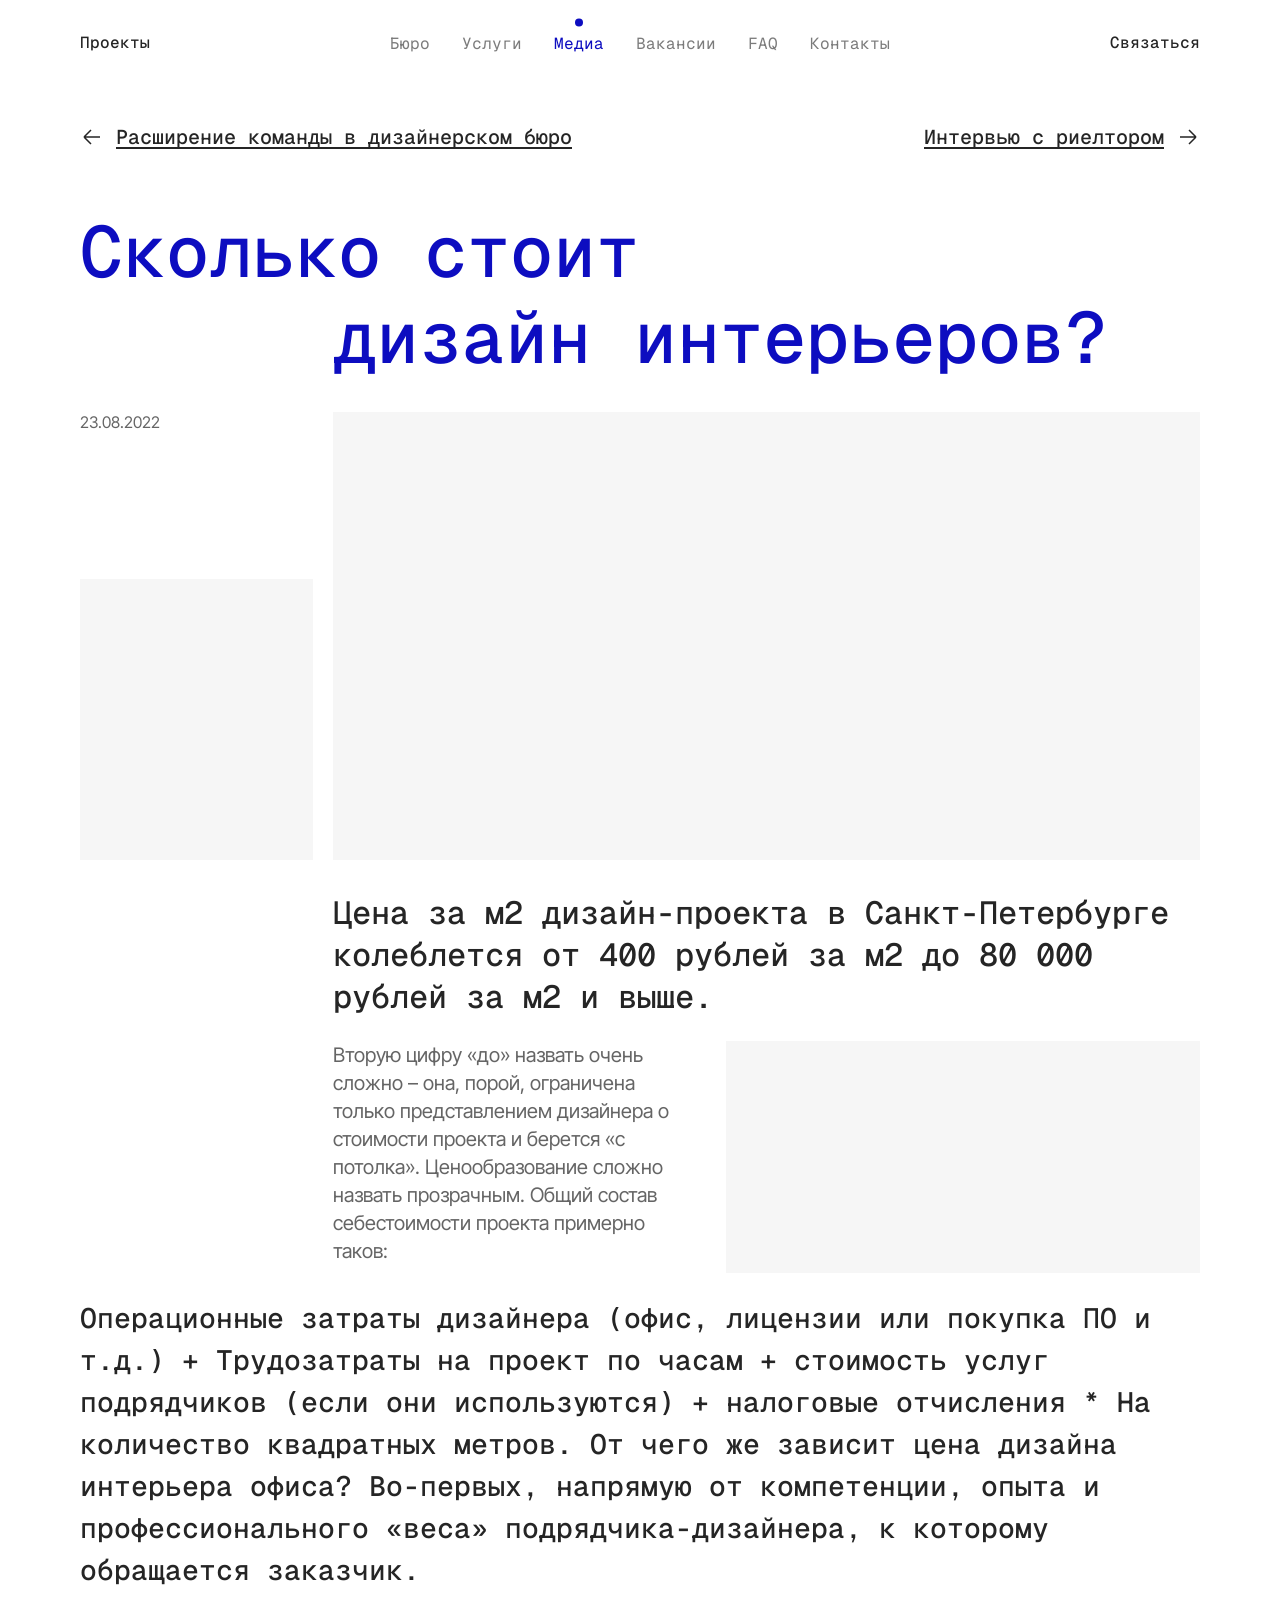
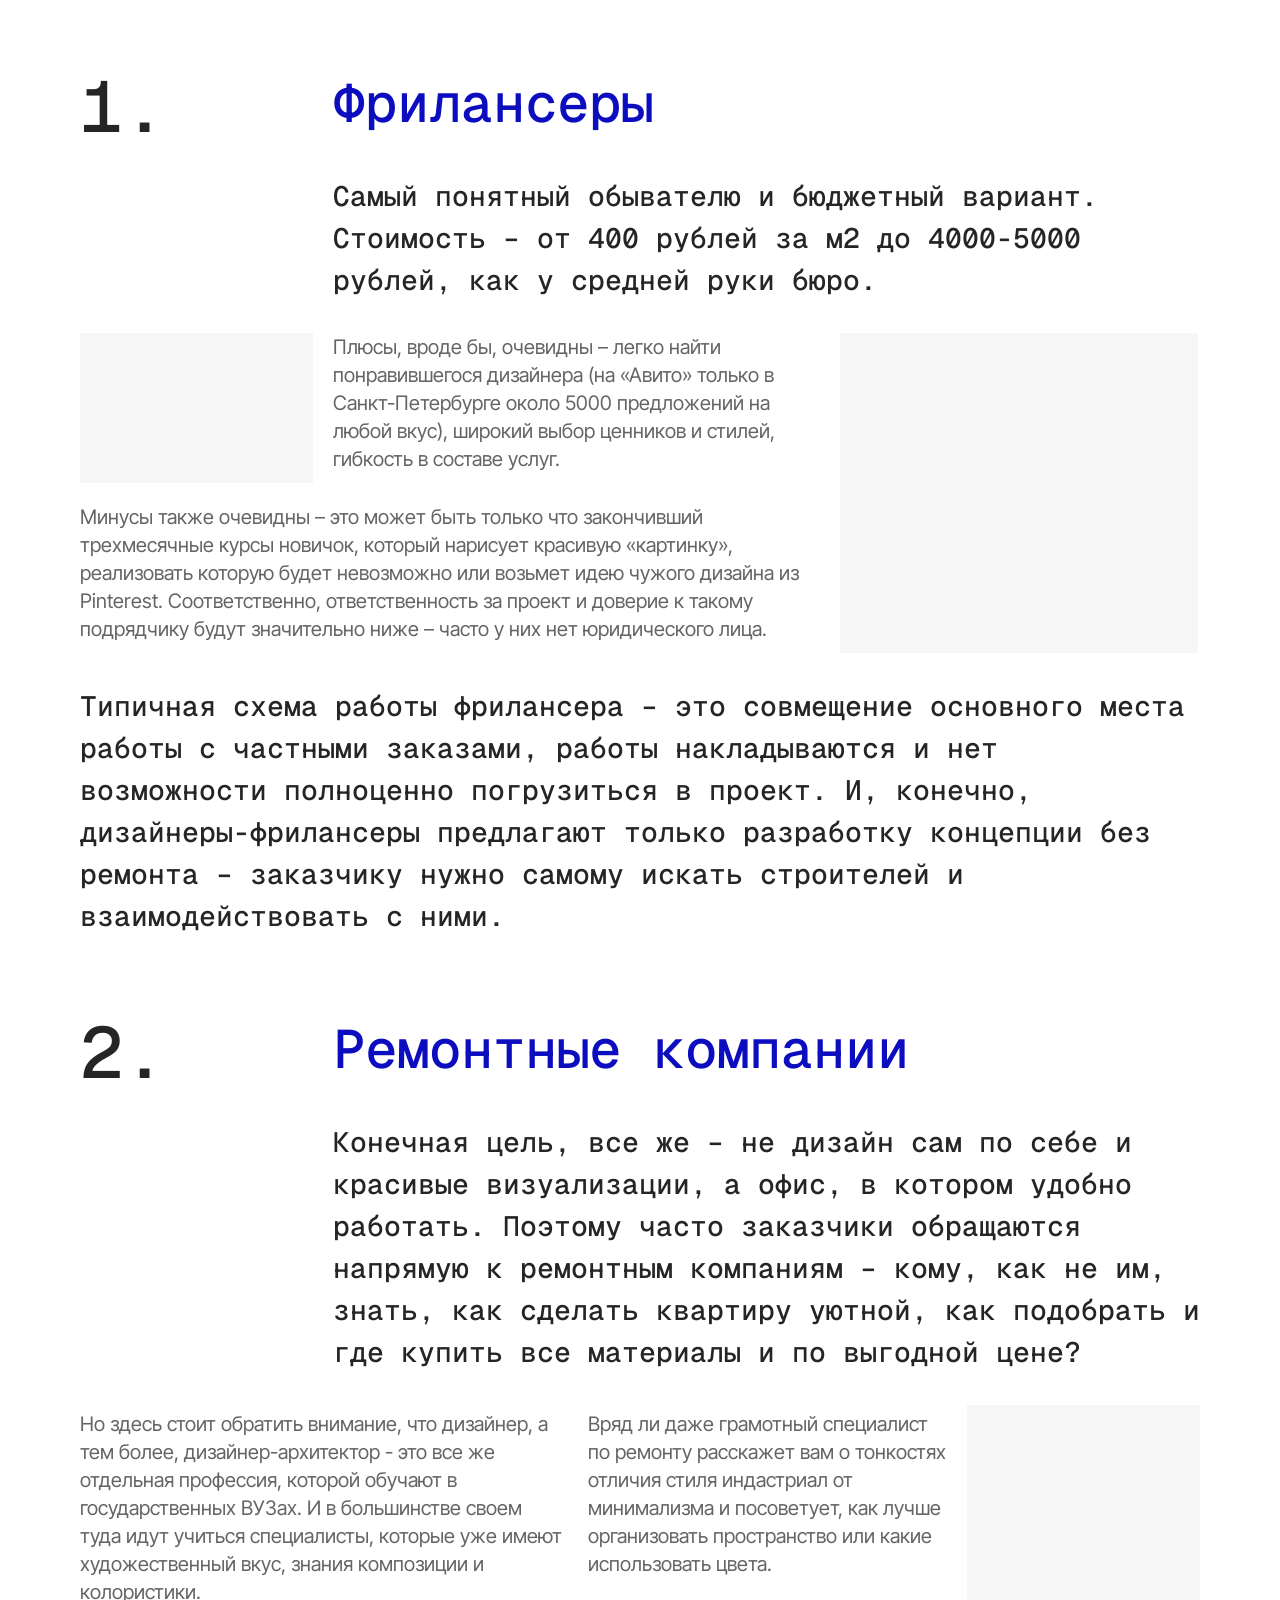
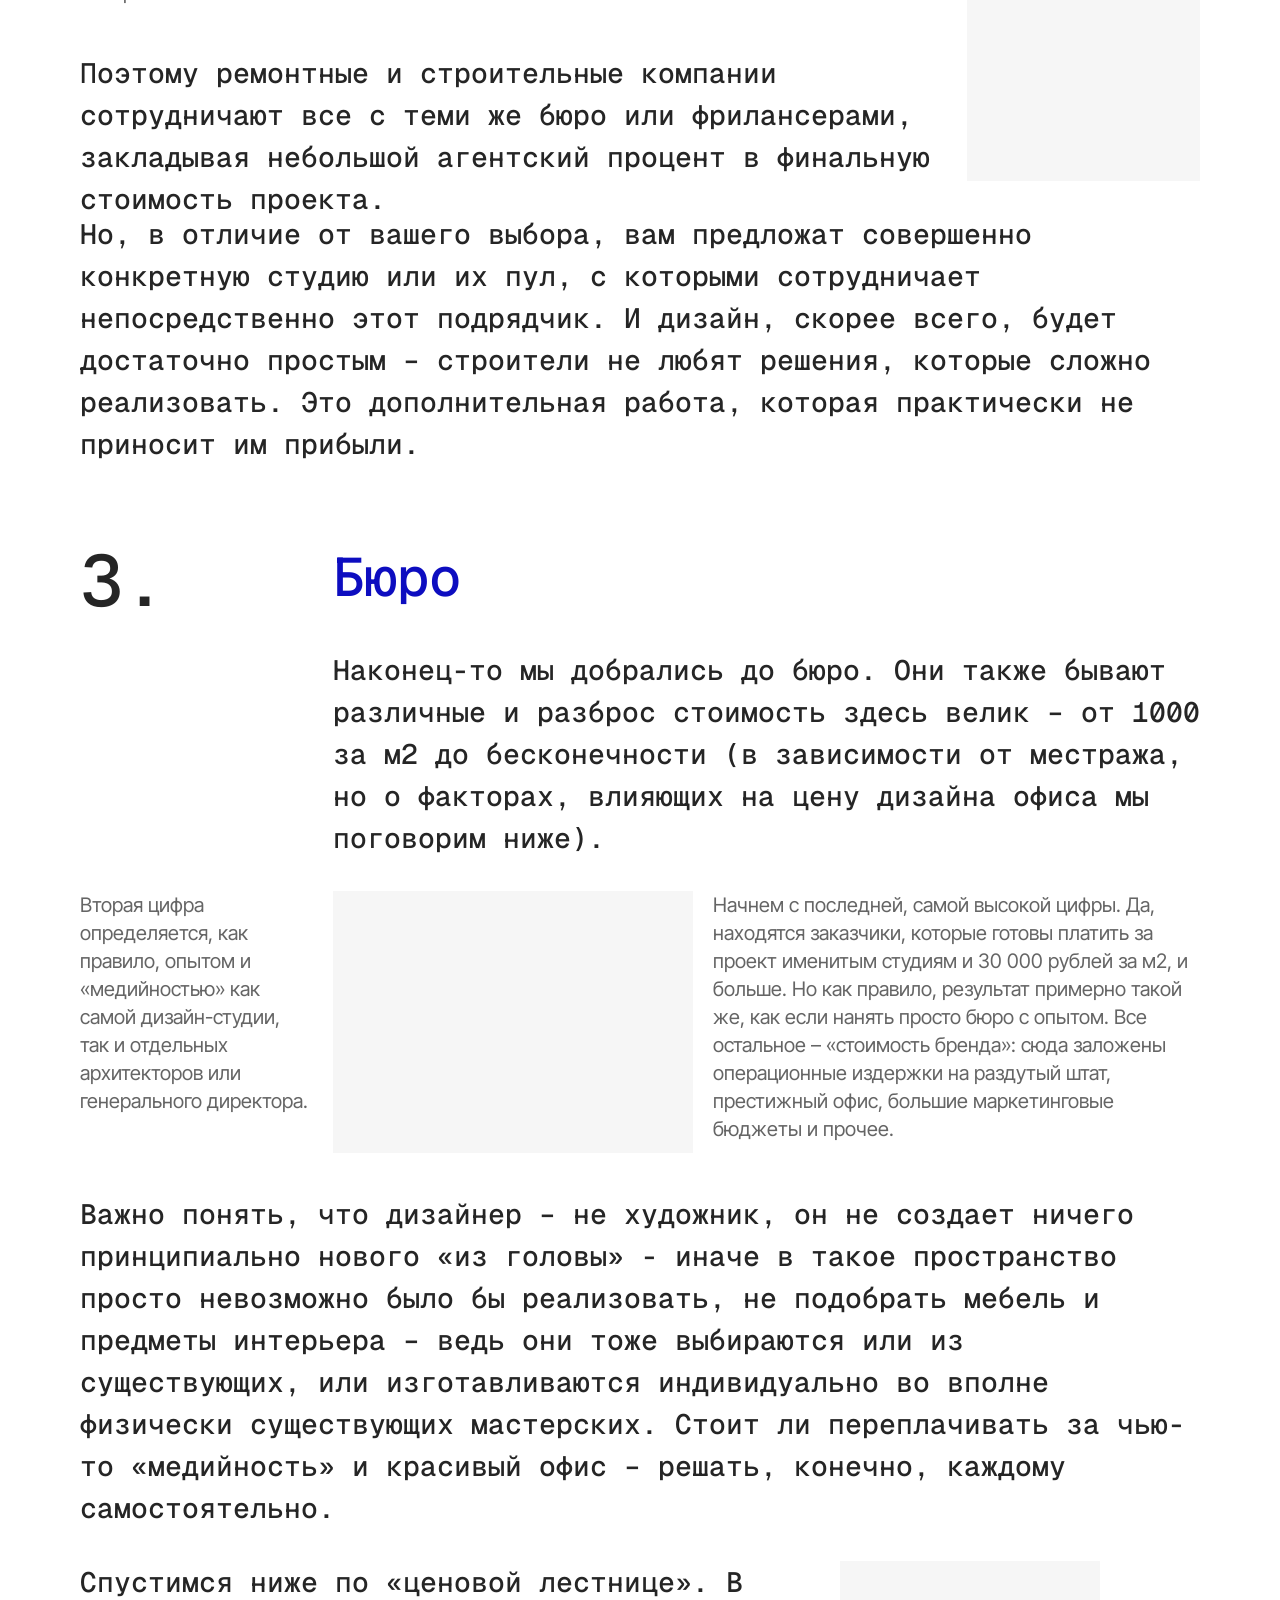
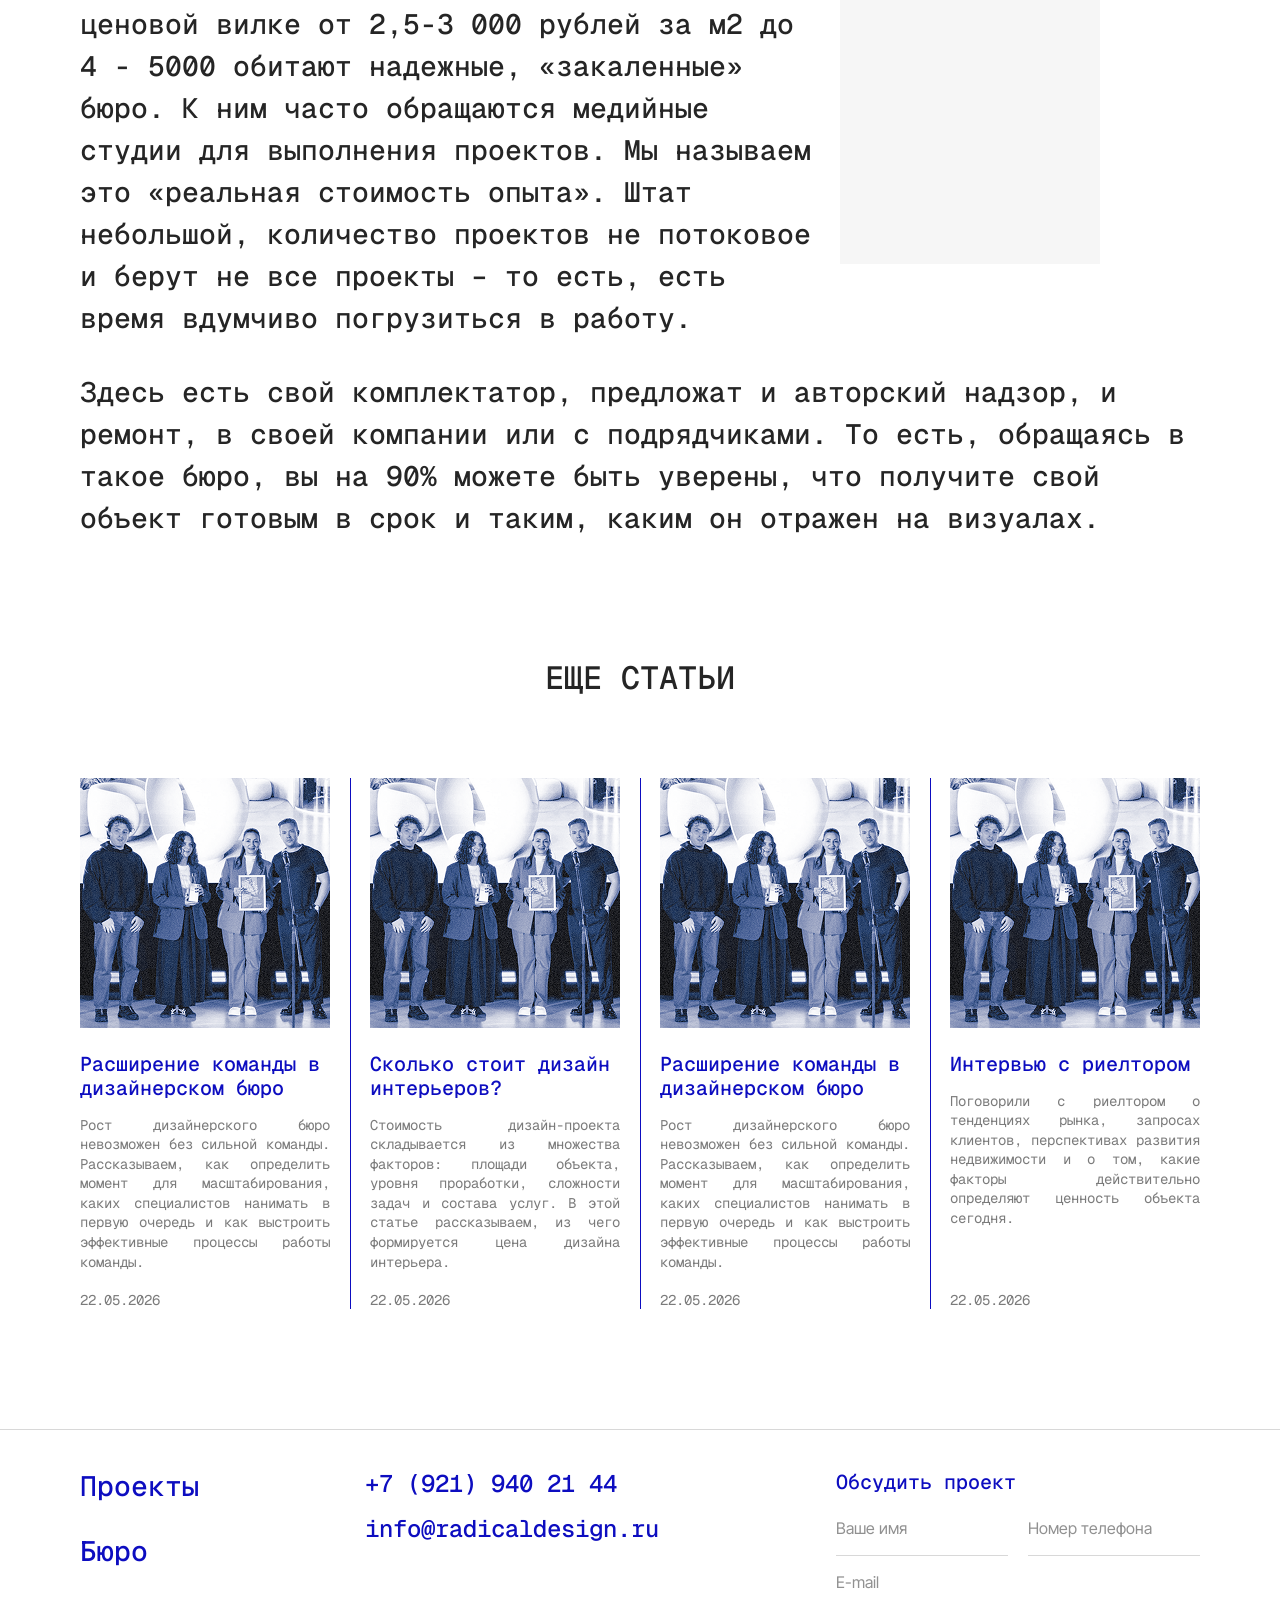
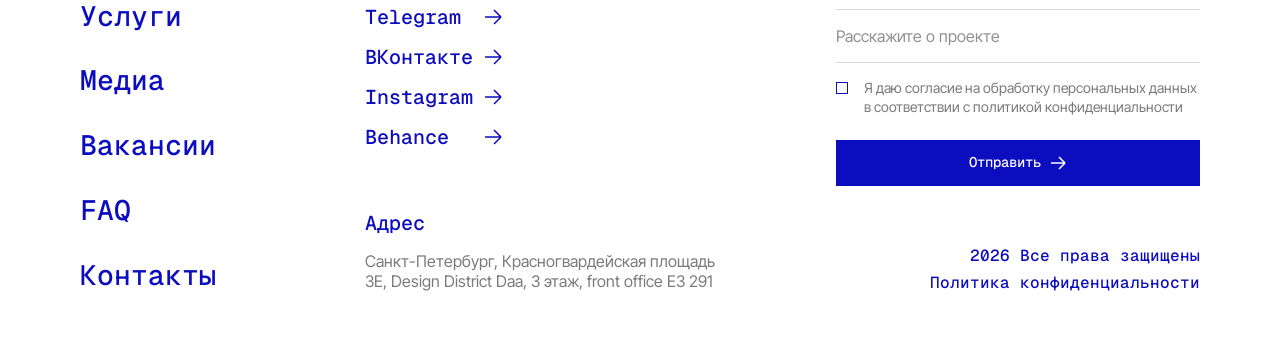
==== article.html @ 955f2366 "Portfolio mobile: overlay title 16px, description 14px .portfolio__item-title/desc ne imeli mobilnog" ====
<!DOCTYPE html>
<html lang="ru">
<head>
<meta charset="UTF-8">
<meta name="viewport" content="width=device-width, initial-scale=1.0">
<title>Сколько стоит дизайн интерьеров? — Radical Design</title>
<link rel="preconnect" href="https://fonts.googleapis.com">
<link rel="preconnect" href="https://fonts.gstatic.com" crossorigin>
<link href="https://fonts.googleapis.com/css2?family=Geist+Mono:wght@400;500&family=Inter+Tight:wght@400;500&display=swap" rel="stylesheet">
<link rel="stylesheet" href="assets/css/style.css?v=202607210320">
</head>
<body>

<div class="cursor" aria-hidden="true"></div>

<header class="header">
  <div class="container header__row">
    <a href="portfolio.html" class="header__link">
      Проекты
    </a>

    <nav class="header__nav">
      <a href="bureau.html" class="header__nav-item">Бюро</a>
      <a href="services.html" class="header__nav-item">Услуги</a>
      <a href="media.html" class="header__nav-item header__nav-item--active"><span class="dot" aria-hidden="true"></span>Медиа</a>
      <a href="vacancies.html" class="header__nav-item">Вакансии</a>
      <a href="faq.html" class="header__nav-item">FAQ</a>
      <a href="contacts.html" class="header__nav-item">Контакты</a>
    </nav>

    <a href="bureau.html#contact" class="header__link header__link--contact">Связаться</a>

    <button class="header__burger" data-burger aria-label="Меню" aria-expanded="false">
      <span></span><span></span><span></span>
    </button>
  </div>
</header>

<nav class="mobile-menu" data-mobile-menu aria-hidden="true">
  <a href="portfolio.html" class="mobile-menu__item">Проекты</a>
  <a href="bureau.html" class="mobile-menu__item">Бюро</a>
  <a href="services.html" class="mobile-menu__item">Услуги</a>
  <a href="media.html" class="mobile-menu__item mobile-menu__item--active">
    <span class="dot" aria-hidden="true"></span>
    Медиа
  </a>
  <a href="vacancies.html" class="mobile-menu__item">Вакансии</a>
  <a href="faq.html" class="mobile-menu__item">FAQ</a>
  <a href="contacts.html" class="mobile-menu__item">Контакты</a>
  <a href="bureau.html#contact" class="mobile-menu__item mobile-menu__item--accent">Связаться</a>
</nav>

<main>

  <section class="article container">

    <div class="project__pager">
      <a href="media.html" class="project__pager-link project__pager-link--prev">
        <svg class="icon" width="24" height="24" viewBox="0 0 24 24" fill="none"><path d="M20 12H4M4 12L11 5M4 12L11 19" stroke="currentColor" stroke-width="1.5"/></svg>
        Расширение команды в дизайнерском бюро
      </a>
      <a href="media.html" class="project__pager-link project__pager-link--next">
        Интервью с риелтором
        <svg class="icon" width="24" height="24" viewBox="0 0 24 24" fill="none"><path d="M4 12H20M20 12L13 5M20 12L13 19" stroke="currentColor" stroke-width="1.5"/></svg>
      </a>
    </div>

    <h1 class="article__title"><span class="article__title-line">Сколько стоит</span><span class="article__title-line article__title-line--2">дизайн интерьеров?</span></h1>

    <div class="article__meta">
      <div class="article__meta-side">
        <span class="article__date">23.08.2022</span>
        <div class="article__photo-small"></div>
      </div>
      <div class="article__photo-large"></div>
    </div>

    <div class="article__lead">
      <p class="article__statement">Цена за м2 дизайн-проекта в Санкт-Петербурге колеблется от 400 рублей за м2 до 80 000 рублей за м2 и выше.</p>
      <div class="article__lead-row">
        <p class="article__side-text">Вторую цифру «до» назвать очень сложно – она, порой, ограничена только представлением дизайнера о стоимости проекта и берется «с потолка». Ценообразование сложно назвать прозрачным. Общий состав себестоимости проекта примерно таков:</p>
        <div class="article__ph"></div>
      </div>
    </div>

    <p class="article__wide">Операционные затраты дизайнера (офис, лицензии или покупка ПО и т.д.) + Трудозатраты на проект по часам + стоимость услуг подрядчиков (если они используются) + налоговые отчисления * На количество квадратных метров. От чего же зависит цена дизайна интерьера офиса? Во-первых, напрямую от компетенции, опыта и профессионального «веса» подрядчика-дизайнера, к которому обращается заказчик.</p>

    <div class="article__section">
      <div class="article__section-head">
        <span class="article__section-num">1.</span>
        <h2 class="article__section-title">Фрилансеры</h2>
      </div>
      <p class="article__section-intro">Самый понятный обывателю и бюджетный вариант. Стоимость – от 400 рублей за м2 до 4000-5000 рублей, как у средней руки бюро.</p>

      <div class="article__abs-row article__abs-row--s1">
        <div class="article__ph" style="left:0;top:0;width:233px;height:150px"></div>
        <p class="article__side-text" style="left:253px;top:0;width:484px">Плюсы, вроде бы, очевидны – легко найти понравившегося дизайнера (на «Авито» только в Санкт-Петербурге около 5000 предложений на любой вкус), широкий выбор ценников и стилей, гибкость в составе услуг.</p>
        <div class="article__ph" style="left:760px;top:0;width:358px;height:320px"></div>
        <p class="article__side-text" style="left:0;top:170px;width:735px">Минусы также очевидны – это может быть только что закончивший трехмесячные курсы новичок, который нарисует красивую «картинку», реализовать которую будет невозможно или возьмет идею чужого дизайна из Pinterest. Соответственно, ответственность за проект и доверие к такому подрядчику будут значительно ниже – часто у них нет юридического лица.</p>
      </div>

      <p class="article__wide">Типичная схема работы фрилансера – это совмещение основного места работы с частными заказами, работы накладываются и нет возможности полноценно погрузиться в проект. И, конечно, дизайнеры-фрилансеры предлагают только разработку концепции без ремонта – заказчику нужно самому искать строителей и взаимодействовать с ними.</p>
    </div>

    <div class="article__section">
      <div class="article__section-head">
        <span class="article__section-num">2.</span>
        <h2 class="article__section-title">Ремонтные компании</h2>
      </div>
      <p class="article__section-intro">Конечная цель, все же – не дизайн сам по себе и красивые визуализации, а офис, в котором удобно работать. Поэтому часто заказчики обращаются напрямую к ремонтным компаниям – кому, как не им, знать, как сделать квартиру уютной, как подобрать и где купить все материалы и по выгодной цене?</p>

      <div class="article__abs-row article__abs-row--s2">
        <div class="article__ph" style="left:887px;top:0;width:233px;height:376px"></div>
        <p class="article__side-text" style="left:0;top:5px;width:484px">Но здесь стоит обратить внимание, что дизайнер, а тем более, дизайнер-архитектор - это все же отдельная профессия, которой обучают в государственных ВУЗах. И в большинстве своем туда идут учиться специалисты, которые уже имеют художественный вкус, знания композиции и колористики.</p>
        <p class="article__side-text" style="left:508px;top:5px;width:360px">Вряд ли даже грамотный специалист по ремонту расскажет вам о тонкостях отличия стиля индастриал от минимализма и посоветует, как лучше организовать пространство или какие использовать цвета.</p>
        <p class="article__wide" style="position:absolute;left:0;top:247px;width:867px;margin:0">Поэтому ремонтные и строительные компании сотрудничают все с теми же бюро или фрилансерами, закладывая небольшой агентский процент в финальную стоимость проекта.</p>
      </div>

      <p class="article__wide">Но, в отличие от вашего выбора, вам предложат совершенно конкретную студию или их пул, с которыми сотрудничает непосредственно этот подрядчик. И дизайн, скорее всего, будет достаточно простым – строители не любят решения, которые сложно реализовать. Это дополнительная работа, которая практически не приносит им прибыли.</p>
    </div>

    <div class="article__section">
      <div class="article__section-head">
        <span class="article__section-num">3.</span>
        <h2 class="article__section-title">Бюро</h2>
      </div>
      <p class="article__section-intro">Наконец-то мы добрались до бюро. Они также бывают различные и разброс стоимость здесь велик – от 1000 за м2 до бесконечности (в зависимости от местража, но о факторах, влияющих на цену дизайна офиса мы поговорим ниже).</p>

      <div class="article__abs-row article__abs-row--s3a">
        <p class="article__side-text" style="left:0;top:0;width:233px">Вторая цифра определяется, как правило, опытом и «медийностью» как самой дизайн-студии, так и отдельных архитекторов или генерального директора.</p>
        <div class="article__ph" style="left:253px;top:0;width:360px;height:262px"></div>
        <p class="article__side-text" style="left:633px;top:0;width:487px">Начнем с последней, самой высокой цифры. Да, находятся заказчики, которые готовы платить за проект именитым студиям и 30 000 рублей за м2, и больше. Но как правило, результат примерно такой же, как если нанять просто бюро с опытом. Все остальное – «стоимость бренда»: сюда заложены операционные издержки на раздутый штат, престижный офис, большие маркетинговые бюджеты и прочее.</p>
      </div>

      <p class="article__wide">Важно понять, что дизайнер – не художник, он не создает ничего принципиально нового «из головы» - иначе в такое пространство просто невозможно было бы реализовать, не подобрать мебель и предметы интерьера – ведь они тоже выбираются или из существующих, или изготавливаются индивидуально во вполне физически существующих мастерских. Стоит ли переплачивать за чью-то «медийность» и красивый офис – решать, конечно, каждому самостоятельно.</p>

      <div class="article__row article__row--s3b">
        <p class="article__wide">Спустимся ниже по «ценовой лестнице». В ценовой вилке от 2,5-3 000 рублей за м2 до 4 - 5000 обитают надежные, «закаленные» бюро. К ним часто обращаются медийные студии для выполнения проектов. Мы называем это «реальная стоимость опыта». Штат небольшой, количество проектов не потоковое и берут не все проекты – то есть, есть время вдумчиво погрузиться в работу.</p>
        <div class="article__ph"></div>
      </div>

      <p class="article__wide">Здесь есть свой комплектатор, предложат и авторский надзор, и ремонт, в своей компании или с подрядчиками. То есть, обращаясь в такое бюро, вы на 90% можете быть уверены, что получите свой объект готовым в срок и таким, каким он отражен на визуалах.</p>
    </div>

    <div class="media__block">
      <h2 class="article__more-title">Еще статьи</h2>
      <div class="media__grid">
        <a href="#" class="media-card">
          <img class="media-card__img" src="assets/img/media-placeholder.png" alt="Расширение команды в дизайнерском бюро" loading="lazy">
          <h3 class="media-card__title">Расширение команды в дизайнерском бюро</h3>
          <p class="media-card__text">Рост дизайнерского бюро невозможен без сильной команды. Рассказываем, как определить момент для масштабирования, каких специалистов нанимать в первую очередь и как выстроить эффективные процессы работы команды.</p>
          <span class="media-card__date">22.05.2026</span>
        </a>
        <a href="article.html" class="media-card">
          <img class="media-card__img" src="assets/img/media-placeholder.png" alt="Сколько стоит дизайн интерьеров?" loading="lazy">
          <h3 class="media-card__title">Сколько стоит дизайн интерьеров?</h3>
          <p class="media-card__text">Стоимость дизайн-проекта складывается из множества факторов: площади объекта, уровня проработки, сложности задач и состава услуг. В этой статье рассказываем, из чего формируется цена дизайна интерьера.</p>
          <span class="media-card__date">22.05.2026</span>
        </a>
        <a href="#" class="media-card">
          <img class="media-card__img" src="assets/img/media-placeholder.png" alt="Расширение команды в дизайнерском бюро" loading="lazy">
          <h3 class="media-card__title">Расширение команды в дизайнерском бюро</h3>
          <p class="media-card__text">Рост дизайнерского бюро невозможен без сильной команды. Рассказываем, как определить момент для масштабирования, каких специалистов нанимать в первую очередь и как выстроить эффективные процессы работы команды.</p>
          <span class="media-card__date">22.05.2026</span>
        </a>
        <a href="#" class="media-card">
          <img class="media-card__img" src="assets/img/media-placeholder.png" alt="Интервью с риелтором" loading="lazy">
          <h3 class="media-card__title">Интервью с риелтором</h3>
          <p class="media-card__text">Поговорили с риелтором о тенденциях рынка, запросах клиентов, перспективах развития недвижимости и о том, какие факторы действительно определяют ценность объекта сегодня.</p>
          <span class="media-card__date">22.05.2026</span>
        </a>
      </div>
    </div>

  </section>

</main>

<button class="scroll-top" data-scroll-top aria-label="Наверх" type="button">
  <svg width="24" height="24" viewBox="0 0 24 24" fill="none"><path d="M12 20V4M12 4L5 11M12 4L19 11" stroke="currentColor" stroke-width="1.5"/></svg>
</button>

<footer class="footer">
  <div class="footer__inner container">
    <nav class="footer__nav">
      <a href="portfolio.html" class="footer__nav-item">Проекты</a>
      <a href="bureau.html" class="footer__nav-item">Бюро</a>
      <a href="services.html" class="footer__nav-item">Услуги</a>
      <a href="media.html" class="footer__nav-item">Медиа</a>
      <a href="vacancies.html" class="footer__nav-item">Вакансии</a>
      <a href="faq.html" class="footer__nav-item">FAQ</a>
      <a href="contacts.html" class="footer__nav-item">Контакты</a>
    </nav>

    <div class="footer__contacts">
      <div class="footer__coords">
        <a href="tel:+79219402144" class="footer__coord">+7 (921) 940 21 44</a>
        <a href="mailto:info@radicaldesign.ru" class="footer__coord">info@radicaldesign.ru</a>
      </div>

      <div class="footer__socials">
        <a href="#" class="footer__social">Telegram <svg class="icon" width="24" height="24" viewBox="0 0 24 24" fill="none"><path d="M4 12H20M20 12L13 5M20 12L13 19" stroke="currentColor" stroke-width="1.5"/></svg></a>
        <a href="#" class="footer__social">ВКонтакте <svg class="icon" width="24" height="24" viewBox="0 0 24 24" fill="none"><path d="M4 12H20M20 12L13 5M20 12L13 19" stroke="currentColor" stroke-width="1.5"/></svg></a>
        <a href="#" class="footer__social">Instagram <svg class="icon" width="24" height="24" viewBox="0 0 24 24" fill="none"><path d="M4 12H20M20 12L13 5M20 12L13 19" stroke="currentColor" stroke-width="1.5"/></svg></a>
        <a href="#" class="footer__social">Behance <svg class="icon" width="24" height="24" viewBox="0 0 24 24" fill="none"><path d="M4 12H20M20 12L13 5M20 12L13 19" stroke="currentColor" stroke-width="1.5"/></svg></a>
      </div>

      <div class="footer__address">
        <span class="footer__address-label">Адрес</span>
        <p class="footer__address-text">Санкт-Петербург, Красногвардейская площадь 3Е, Design District Daa, 3 этаж, front office E3 291</p>
      </div>
    </div>

    <div class="footer__cta">
      <div class="footer__form-block">
        <span class="footer__form-title">Обсудить проект</span>
        <form class="form form--compact" novalidate>
          <div class="form__fields">
            <div class="form__row">
              <div class="form__field"><input class="form__input" type="text" name="name" placeholder="Ваше имя"></div>
              <div class="form__field"><input class="form__input" type="tel" name="phone" placeholder="Номер телефона"></div>
            </div>
            <div class="form__field"><input class="form__input" type="email" name="email" placeholder="E-mail"></div>
            <div class="form__field"><input class="form__input" type="text" name="message" placeholder="Расскажите о проекте"></div>
            <label class="form__consent">
              <input class="form__checkbox" type="checkbox" name="consent">
              <span class="form__checkbox-box" aria-hidden="true"></span>
              <span class="form__consent-text">Я даю согласие на обработку персональных данных в соответствии с политикой конфиденциальности</span>
            </label>
          </div>
          <button class="form__submit" type="submit">
            Отправить
            <svg class="icon" width="18" height="18" viewBox="0 0 18 18" fill="none"><path d="M2 9H16M16 9L10 3M16 9L10 15" stroke="currentColor" stroke-width="1.5"/></svg>
          </button>
        </form>
      </div>

      <div class="footer__legal">
        <span>2026 Все права защищены</span>
        <a href="#" class="footer__legal-link">Политика конфиденциальности</a>
      </div>
    </div>
  </div>
</footer>

<script src="assets/js/main.js?v=202607210320"></script>
</body>
</html>
---- assets/css/style.css ----
@font-face {
  font-family: "Tilda Sans VF";
  src: url("../fonts/TildaSansVF.ttf") format("truetype-variations"),
       url("../fonts/TildaSansVF.ttf") format("truetype");
  font-weight: 250 900;
  font-style: normal;
  font-display: swap;
}

:root {
  --color-text: #252525;
  --color-accent: #0d0dc0;
  --color-bg: #ffffff;
  --color-muted-bg: #f6f6f6;
  --color-border: #d8d8d8;
  --color-arrow-idle: #929396;

  --font-mono: "Geist Mono", ui-monospace, "SFMono-Regular", Menlo, monospace;
  --font-body: "Inter Tight", -apple-system, sans-serif;

  --container-width: 1200px;
  --container-padding: 40px;
}

* {
  box-sizing: border-box;
}

html {
  scroll-behavior: smooth;
}

body {
  margin: 0;
  background: var(--color-bg);
  color: var(--color-text);
  font-family: var(--font-body);
  -webkit-font-smoothing: antialiased;
}

a {
  color: inherit;
  text-decoration: none;
}

img {
  display: block;
  max-width: 100%;
}

.container {
  width: 100%;
  max-width: var(--container-width);
  margin: 0 auto;
  padding: 0 var(--container-padding);
}

.section-title {
  margin: 0;
  font-family: var(--font-mono);
  font-weight: 500;
  font-size: 48px;
  line-height: 1.2;
  text-transform: uppercase;
}

.slash {
  color: var(--color-accent);
}

.icon {
  flex-shrink: 0;
}

/* Custom cursor */

.cursor {
  position: fixed;
  top: 0;
  left: 0;
  width: 8px;
  height: 8px;
  margin: -4px 0 0 -4px;
  border-radius: 50%;
  background: var(--color-accent);
  pointer-events: none;
  z-index: 9999;
  opacity: 0;
  will-change: transform;
  transition: opacity 0.25s ease, width 0.2s ease, height 0.2s ease, margin 0.2s ease;
}

.cursor--hover {
  width: 16px;
  height: 16px;
  margin: -8px 0 0 -8px;
}

@media (pointer: fine) {
  body {
    cursor: none;
  }

  a,
  button {
    cursor: none;
  }
}

@media (pointer: coarse) {
  .cursor {
    display: none;
  }
}

/* Home hero */

.home-hero {
  position: relative;
  display: flex;
  flex-direction: column;
  min-height: 100vh;
  min-height: 100svh;
  background: #818181; /* placeholder — replace with hero video/photo */
  color: #fff;
  overflow: hidden;
}

.home-hero__header {
  position: relative;
  display: flex;
  align-items: center;
  justify-content: space-between;
  padding-top: 24px;
  z-index: 100;
}

.home-hero__mark {
  display: block;
  line-height: 0;
}

.home-hero__mark img {
  display: block;
  width: 30px;
  height: auto;
}

.home-hero__nav {
  position: absolute;
  left: 50%;
  top: 24px;
  transform: translateX(-50%);
  display: flex;
  align-items: center;
  gap: 32px;
}

.home-hero__nav a {
  font-family: var(--font-mono);
  font-weight: 400;
  font-size: 16px;
  color: #fff;
  opacity: 0.7;
  transition: opacity 0.2s ease;
}

.home-hero__nav a:hover {
  opacity: 1;
}

.home-hero__projects {
  position: relative;
  font-family: var(--font-mono);
  font-weight: 500;
  font-size: 16px;
  color: #fff;
  transition: opacity 0.2s ease;
}

.home-hero__projects:hover {
  opacity: 0.8;
}

.home-hero__bottom {
  margin-top: auto;
  padding-bottom: 40px;
  display: flex;
  align-items: flex-end;
  justify-content: space-between;
  gap: 24px;
  position: relative;
  z-index: 2;
}

.home-hero__content {
  display: flex;
  flex-direction: column;
  gap: 2px;
}

.home-hero__title {
  margin: 0;
  font-family: "Tilda Sans VF", "Inter Tight", -apple-system, sans-serif;
  font-weight: 400;
  font-size: clamp(40px, 8vw, 80px);
  line-height: 1.2;
}

.home-hero__title-break {
  display: none;
}

.home-hero__tagline {
  margin: 0;
  font-family: var(--font-body);
  font-weight: 500;
  font-size: clamp(14px, 2vw, 20px);
  line-height: 1.2;
}

.home-hero__contact {
  flex-shrink: 0;
  font-family: var(--font-mono);
  font-weight: 500;
  font-size: 16px;
  color: #fff;
  transition: opacity 0.2s ease;
}

.home-hero__contact:hover {
  opacity: 0.8;
}

.home-hero .header__burger span {
  background: var(--color-accent);
}

/* Header */

.header {
  padding: 32px 0;
}

.header__row {
  display: flex;
  align-items: center;
  justify-content: space-between;
  position: relative;
}

.header__link {
  position: relative;
  font-family: var(--font-mono);
  font-weight: 500;
  font-size: 16px;
}

/* Shared active-state dot (header link, filters) */

.dot {
  position: absolute;
  left: 50%;
  top: -14px;
  width: 8px;
  height: 8px;
  border-radius: 50%;
  background: var(--color-accent);
  opacity: 0;
  transform: translateX(-50%) scale(0.5);
  transition: opacity 0.2s ease, transform 0.2s ease;
}

.header__nav {
  display: flex;
  align-items: center;
  gap: 32px;
  position: absolute;
  left: 50%;
  top: 50%;
  transform: translate(-50%, -50%);
}

.header__nav-item {
  position: relative;
  font-family: var(--font-mono);
  font-weight: 400;
  font-size: 16px;
  opacity: 0.6;
  transition: color 0.2s ease, opacity 0.2s ease;
}

.header__nav-item:hover,
.header__link:hover {
  color: var(--color-accent);
  opacity: 1;
}

.header__nav-item--active {
  color: var(--color-accent);
  opacity: 1;
}

.header__nav-item--active .dot,
.header__link--active .dot,
.filter--active .dot {
  opacity: 1;
  transform: translateX(-50%) scale(1);
}

.header__link--active {
  color: var(--color-accent);
}

/* Burger */

.header__burger {
  display: none;
  flex-direction: column;
  justify-content: space-between;
  width: 40px;
  height: 21px;
  padding: 0;
  border: none;
  background: none;
}

.header__burger span {
  display: block;
  width: 100%;
  height: 3px;
  border-radius: 2px;
  background: var(--color-accent);
  transition: transform 0.3s ease, opacity 0.2s ease;
}

.header__burger.is-open span:nth-child(1) {
  transform: translateY(9px) rotate(45deg);
}

.header__burger.is-open span:nth-child(2) {
  opacity: 0;
}

.header__burger.is-open span:nth-child(3) {
  transform: translateY(-9px) rotate(-45deg);
}

/* Mobile menu overlay */

.mobile-menu {
  position: fixed;
  inset: 0;
  z-index: 90;
  padding: 120px var(--container-padding) 40px;
  background: var(--color-bg);
  display: flex;
  flex-direction: column;
  align-items: flex-start;
  gap: 24px;
  transform: translateX(100%);
  visibility: hidden;
  transition: transform 0.35s cubic-bezier(0.4, 0, 0.2, 1), visibility 0.35s;
}

.mobile-menu.is-open {
  transform: translateX(0);
  visibility: visible;
}

.mobile-menu__item {
  position: relative;
  font-family: var(--font-mono);
  font-weight: 400;
  font-size: 28px;
  line-height: 1.2;
  color: #666666;
  transition: color 0.2s ease;
}

.mobile-menu__item--active {
  color: var(--color-accent);
  font-weight: 500;
}

.mobile-menu__item--active .dot {
  opacity: 1;
  transform: translateX(-50%) scale(1);
}

.mobile-menu__item:hover {
  color: var(--color-accent);
}

/* Hero */

.hero {
  display: flex;
  align-items: flex-end;
  justify-content: space-between;
  gap: 60px;
  padding-top: 110px;
}

.hero__mark img {
  width: 355px;
}

.hero__content {
  display: flex;
  flex-direction: column;
  gap: 48px;
  max-width: 702px;
}

.hero__title {
  margin: 0;
  font-family: var(--font-mono);
  font-weight: 500;
  font-size: 32px;
  line-height: 1.2;
}

.hero__text {
  display: flex;
  flex-direction: column;
  gap: 24px;
}

.hero__text p {
  margin: 0;
  font-size: 16px;
  line-height: 1.3;
  text-align: justify;
  opacity: 0.6;
}

/* Projects */

.projects {
  display: flex;
  flex-direction: column;
  gap: 32px;
  padding-top: 60px;
}

.projects__banner {
  display: block;
  overflow: hidden;
}

.projects__banner img {
  width: 100%;
  height: 490px;
  object-fit: cover;
}

.projects__pager {
  display: flex;
  align-items: center;
  justify-content: space-between;
}

.projects__pager-link {
  display: flex;
  align-items: center;
  gap: 12px;
  font-family: var(--font-mono);
  font-weight: 500;
  font-size: 16px;
  text-decoration: underline;
  text-underline-offset: 3px;
}

/* Clients marquee */

.clients {
  margin-top: 120px;
}

.clients__inner {
  max-width: var(--container-width);
  margin: 0 auto;
}

.clients__title {
  padding: 0 var(--container-padding);
  margin-bottom: 32px;
}

.marquee {
  overflow: hidden;
  border-top: 1px solid var(--color-border);
  border-bottom: 1px solid var(--color-border);
}

.marquee__track {
  display: flex;
  width: max-content;
  animation: marquee 90s linear infinite;
}

.marquee:hover .marquee__track {
  animation-play-state: paused;
}

.marquee__group {
  display: flex;
  align-items: center;
  gap: 10px;
  height: 90px;
  padding-right: 10px;
  flex-shrink: 0;
}

.marquee__item {
  font-family: var(--font-mono);
  font-weight: 500;
  font-size: 24px;
  line-height: 1.2;
  text-transform: uppercase;
  white-space: nowrap;
}

.marquee__sep {
  font-family: var(--font-mono);
  font-weight: 500;
  font-size: 24px;
  line-height: 1.2;
  color: var(--color-text);
}

.marquee__sep--accent {
  color: var(--color-accent);
  opacity: 0.8;
  letter-spacing: 1px;
}

@keyframes marquee {
  from { transform: translateX(0); }
  to { transform: translateX(-50%); }
}

/* Awards */

.awards {
  margin-top: 120px;
  display: flex;
  flex-direction: column;
  align-items: center;
  gap: 32px;
}

.awards__title {
  align-self: stretch;
}

.awards__list {
  width: 100%;
  display: flex;
  flex-direction: column;
}

.award {
  position: relative;
  display: flex;
  align-items: center;
  padding: 20px 0;
  border-bottom: 1px solid var(--color-border);
  color: var(--color-text);
  transition: color 0.2s ease;
}

.awards__list .award:first-child {
  border-top: 1px solid var(--color-border);
}

.award__year {
  font-family: var(--font-body);
  font-size: 18px;
  line-height: 1.3;
}

.award__name {
  position: absolute;
  left: 50%;
  transform: translateX(-50%);
  font-family: var(--font-mono);
  font-weight: 500;
  font-size: 20px;
  line-height: 1.3;
  white-space: nowrap;
}

.award__arrow {
  margin-left: auto;
  transition: transform 0.25s ease;
}

.award--accent {
  color: var(--color-accent);
}

.award:hover {
  color: var(--color-accent);
}

.award:hover .award__arrow {
  transform: translate(3px, -3px);
}

.award--hidden {
  display: none;
}

.awards__more {
  display: flex;
  align-items: center;
  gap: 8px;
  padding: 0;
  border: none;
  background: none;
  font-family: var(--font-mono);
  font-weight: 500;
  font-size: 16px;
  color: var(--color-accent);
}

.awards__more .icon {
  transition: transform 0.25s ease;
}

.awards__more--expanded .icon {
  transform: rotate(180deg);
}


/* Principles */

.principles {
  margin-top: 120px;
  display: flex;
  flex-direction: column;
  gap: 32px;
}

.principles__head {
  display: flex;
  align-items: center;
  justify-content: space-between;
}

.principles__nav {
  display: flex;
  gap: 16px;
}

.principles__arrow {
  padding: 0;
  border: none;
  background: none;
  color: var(--color-text);
  transition: color 0.2s ease, opacity 0.2s ease;
}

.principles__arrow:disabled {
  opacity: 0.3;
}

.principles__arrow:not(:disabled):hover {
  color: var(--color-accent);
}

.principles__viewport {
  overflow: hidden;
}

.principles__track {
  display: flex;
  gap: 20px;
  transition: transform 0.5s cubic-bezier(0.4, 0, 0.2, 1);
}

.principle {
  flex: 0 0 265px;
  height: 377px;
  perspective: 1400px;
}

.principle__rotor {
  position: relative;
  width: 100%;
  height: 100%;
  transform-style: preserve-3d;
  transition: transform 700ms cubic-bezier(0.22, 1, 0.36, 1);
  will-change: transform;
}

.principle.is-flipped .principle__rotor {
  transform: rotateY(180deg);
}

/* Hover/focus would latch the card open on touch, so it is pointer-only */
@media (hover: hover) {
  .principle:hover .principle__rotor,
  .principle:focus-within .principle__rotor {
    transform: rotateY(180deg);
  }
}

.principle__face {
  position: absolute;
  inset: 0;
  padding: 24px;
  background: var(--color-muted-bg);
  overflow: hidden;
  backface-visibility: hidden;
  -webkit-backface-visibility: hidden;
}

.principle__face--front {
  transform: rotateY(0deg);
}

.principle__face--back {
  transform: rotateY(180deg);
}

.principle__title {
  margin: 0;
  font-family: var(--font-mono);
  font-weight: 500;
  font-size: 24px;
  line-height: 1.2;
}

.principle__back-text {
  margin: 0;
  font-family: var(--font-body);
  font-size: 16px;
  line-height: 1.3;
  color: rgba(37, 37, 37, 0.6);
}

.principle__shape {
  position: absolute;
  left: 24px;
  top: 233px;
  width: 120px;
  height: 120px;
}

.principle__arrow {
  position: absolute;
  right: 24px;
  bottom: 24px;
}

.principle__arrow--blue {
  color: var(--color-accent);
}

/* CTA / contact form */

.cta {
  margin-top: 120px;
  display: flex;
  align-items: flex-start;
  justify-content: space-between;
  gap: 74px;
}

.cta__info {
  position: relative;
  flex: 0 0 518px;
  display: flex;
  flex-direction: column;
  gap: 92px;
}

.cta__intro {
  display: flex;
  flex-direction: column;
  gap: 32px;
}

.cta__subtitle {
  margin: 0;
  max-width: 406px;
  font-size: 20px;
  line-height: 1.3;
  opacity: 0.6;
}

.cta__phone {
  display: flex;
  flex-direction: column;
  gap: 8px;
}

.cta__phone-label {
  margin: 0;
  font-size: 20px;
  line-height: 1.3;
  opacity: 0.6;
}

.cta__phone-number {
  font-family: var(--font-mono);
  font-weight: 500;
  font-size: 24px;
  line-height: 1.2;
}

.cta__squiggle {
  position: absolute;
  left: 255px;
  top: 135px;
  width: 270px;
  height: 238px;
  pointer-events: none;
  overflow: visible;
}

.cta__squiggle-reveal {
  stroke-dasharray: 1;
  stroke-dashoffset: 1;
}

.cta__squiggle.is-drawn .cta__squiggle-reveal {
  animation: draw-squiggle-arrow 1.25s ease-out forwards;
}

@keyframes draw-squiggle-arrow {
  to {
    stroke-dashoffset: 0;
  }
}

@media (prefers-reduced-motion: reduce) {
  .cta__squiggle-reveal {
    stroke-dashoffset: 0;
    animation: none !important;
  }
}

.cta__form {
  flex: 0 0 550px;
}

.form {
  display: flex;
  flex-direction: column;
  gap: 48px;
}

.form__fields {
  display: flex;
  flex-direction: column;
  gap: 32px;
}

.form__row {
  display: flex;
  gap: 20px;
}

.form__row .form__field {
  flex: 1 1 0;
  min-width: 0;
}

.form__input {
  width: 100%;
  padding: 0 0 16px;
  border: none;
  border-bottom: 1px solid var(--color-border);
  background: none;
  font-family: var(--font-body);
  font-size: 18px;
  line-height: 1.3;
  color: var(--color-text);
  outline: none;
  transition: border-color 0.2s ease;
}

.form__input::placeholder {
  color: var(--color-text);
  opacity: 0.5;
}

.form__input:focus {
  border-color: var(--color-accent);
}

.form__consent {
  display: flex;
  gap: 16px;
  align-items: flex-start;
}

.form__checkbox {
  position: absolute;
  opacity: 0;
  width: 0;
  height: 0;
}

.form__checkbox-box {
  flex-shrink: 0;
  width: 12px;
  height: 12px;
  margin-top: 3px;
  border: 1px solid var(--color-accent);
  position: relative;
  transition: background 0.2s ease;
}

.form__checkbox:checked + .form__checkbox-box {
  background: var(--color-accent);
}

.form__consent-text {
  font-size: 16px;
  line-height: 1.3;
  opacity: 0.5;
}

.form__submit {
  display: flex;
  align-items: center;
  justify-content: center;
  gap: 8px;
  width: 100%;
  padding: 16px 24px;
  border: none;
  background: var(--color-accent);
  color: #fff;
  font-family: var(--font-mono);
  font-weight: 500;
  font-size: 16px;
  line-height: 1.2;
  transition: opacity 0.2s ease;
}

.form__submit:hover {
  opacity: 0.9;
}

/* Shared button */

.btn {
  display: inline-flex;
  align-items: center;
  justify-content: center;
  gap: 8px;
  padding: 16px 24px;
  font-family: var(--font-mono);
  font-weight: 500;
  font-size: 16px;
  line-height: 1.2;
  transition: opacity 0.2s ease;
}

.btn--accent {
  background: var(--color-accent);
  color: #fff;
}

.btn--accent:hover {
  opacity: 0.9;
}

/* Team */

.team {
  margin-top: 120px;
  display: flex;
  flex-direction: column;
  gap: 60px;
}

.team__intro {
  display: flex;
  flex-direction: column;
  gap: 32px;
}

.team__lead {
  margin: 0;
  font-family: var(--font-mono);
  font-weight: 500;
  font-size: 28px;
  line-height: 1.2;
  text-align: justify;
}

.team__highlight {
  display: inline-block;
  padding: 2px 12px;
  background: var(--color-accent);
  color: #fff;
  transform: rotate(-2deg);
}

.team__cols {
  display: flex;
  align-items: flex-end;
  justify-content: space-between;
  gap: 40px;
}

.team__paragraphs {
  flex: 0 0 693px;
  display: flex;
  flex-direction: column;
  gap: 24px;
}

.team__paragraphs p {
  margin: 0;
  font-size: 16px;
  line-height: 1.3;
  text-align: justify;
  opacity: 0.6;
}

.team__vacancy {
  flex: 0 0 265px;
}

.team__departments {
  display: flex;
  flex-direction: column;
  gap: 60px;
}

.department {
  display: flex;
  flex-direction: column;
  gap: 32px;
}

.department__title {
  margin: 0;
  font-family: var(--font-mono);
  font-weight: 500;
  font-size: 32px;
  line-height: 1.2;
  text-transform: uppercase;
}

.team__grid {
  display: grid;
  grid-template-columns: repeat(3, 1fr);
  gap: 34px 20px;
}

.member {
  display: flex;
  flex-direction: column;
  gap: 24px;
}

.member__photo {
  aspect-ratio: 360 / 445;
  overflow: hidden;
}

.member__photo img {
  width: 100%;
  height: 100%;
  object-fit: cover;
}

.member__info {
  display: flex;
  flex-direction: column;
  gap: 2px;
}

.member__name {
  font-family: var(--font-mono);
  font-weight: 400;
  font-size: 24px;
  line-height: 1.2;
}

.member__role {
  font-size: 16px;
  line-height: 1.3;
  opacity: 0.7;
}

/* Footer */

.footer {
  margin-top: 120px;
  padding: 40px 0 60px;
  border-top: 1px solid var(--color-border);
}

.footer__inner {
  display: flex;
  justify-content: space-between;
  gap: 20px;
}

.footer__nav {
  flex: 0 0 265px;
  display: flex;
  flex-direction: column;
  justify-content: space-between;
  min-height: 419px;
}

.footer__nav-item {
  font-family: var(--font-mono);
  font-weight: 500;
  font-size: 28px;
  line-height: 1.2;
  color: var(--color-accent);
  transition: opacity 0.2s ease;
}

.footer__nav-item:hover {
  opacity: 0.7;
}

.footer__contacts {
  flex: 0 0 451px;
  display: flex;
  flex-direction: column;
  justify-content: space-between;
  min-height: 419px;
}

.footer__coords {
  display: flex;
  flex-direction: column;
  gap: 16px;
}

.footer__coord {
  font-family: var(--font-mono);
  font-weight: 500;
  font-size: 24px;
  line-height: 1.2;
  color: var(--color-accent);
}

.footer__socials {
  display: flex;
  flex-direction: column;
  gap: 16px;
}

.footer__social {
  display: flex;
  align-items: center;
  justify-content: space-between;
  width: 140px;
  font-family: var(--font-mono);
  font-weight: 500;
  font-size: 20px;
  line-height: 1.2;
  color: var(--color-accent);
  transition: opacity 0.2s ease;
}

.footer__social:hover {
  opacity: 0.7;
}

.footer__address {
  display: flex;
  flex-direction: column;
  gap: 16px;
}

.footer__address-label {
  font-family: var(--font-mono);
  font-weight: 500;
  font-size: 20px;
  line-height: 1.2;
  color: var(--color-accent);
}

.footer__address-text {
  margin: 0;
  max-width: 375px;
  font-size: 16px;
  line-height: 1.3;
  opacity: 0.6;
}

.footer__cta {
  flex: 0 0 364px;
  display: flex;
  flex-direction: column;
  justify-content: space-between;
  gap: 60px;
  min-height: 419px;
}

.footer__form-block {
  display: flex;
  flex-direction: column;
  gap: 24px;
}

.footer__form-title {
  font-family: var(--font-mono);
  font-weight: 500;
  font-size: 20px;
  line-height: 1.2;
  color: var(--color-accent);
}

.form--compact {
  gap: 24px;
}

.form--compact .form__fields {
  gap: 16px;
}

.form--compact .form__input {
  font-size: 16px;
  padding-bottom: 16px;
}

.form--compact .form__consent-text {
  font-size: 14px;
  opacity: 0.6;
}

.form--compact .form__submit {
  padding: 14px 24px;
  font-size: 14px;
}

.footer__legal {
  display: flex;
  flex-direction: column;
  align-items: flex-end;
  gap: 8px;
  text-align: right;
  font-family: var(--font-mono);
  font-weight: 500;
  font-size: 16px;
  line-height: 1.2;
  color: var(--color-accent);
}

.footer__legal-link {
  transition: opacity 0.2s ease;
}

.footer__legal-link:hover {
  opacity: 0.7;
}

/* Project detail page */

.project {
  padding-top: 24px;
  display: flex;
  flex-direction: column;
  gap: 60px;
}

.project__pager {
  display: flex;
  align-items: center;
  justify-content: space-between;
}

.project__pager-link {
  display: flex;
  align-items: center;
  gap: 12px;
  font-family: var(--font-mono);
  font-weight: 500;
  font-size: 20px;
  line-height: 1.2;
  text-decoration: underline;
  text-underline-offset: 3px;
  transition: color 0.2s ease;
}

.project__pager-link:hover {
  color: var(--color-accent);
}

/* Intro */

.project__intro {
  position: relative;
  display: flex;
  align-items: stretch;
  justify-content: space-between;
  gap: 60px;
}

.project__intro-media {
  flex: 0 0 487px;
  aspect-ratio: 487 / 392;
  overflow: hidden;
}

.project__intro-media img {
  width: 100%;
  height: 100%;
  object-fit: cover;
}

.project__intro-info {
  flex: 0 0 487px;
  display: flex;
  flex-direction: column;
  justify-content: space-between;
  gap: 48px;
}

.project__params {
  display: flex;
  gap: 60px;
}

.param {
  display: flex;
  flex-direction: column;
  gap: 20px;
}

.param__label {
  font-family: var(--font-mono);
  font-weight: 500;
  font-size: 14px;
  line-height: 1.2;
  opacity: 0.6;
}

.param__value {
  display: flex;
  gap: 6px;
  align-items: center;
  font-family: var(--font-mono);
  font-weight: 500;
  font-size: 16px;
  line-height: 1.2;
  color: var(--color-accent);
  white-space: nowrap;
}

.project__lead {
  display: flex;
  flex-direction: column;
  gap: 24px;
}

.project__lead-title {
  margin: 0;
  font-family: var(--font-mono);
  font-weight: 500;
  font-size: 20px;
  line-height: 1.2;
}

.project__lead-text {
  margin: 0;
  font-size: 16px;
  line-height: 1.3;
  text-align: justify;
  opacity: 0.6;
}

.project__squiggle {
  position: absolute;
  right: -20px;
  bottom: -90px;
  width: 205px;
  height: auto;
  pointer-events: none;
}

/* Big slider */

.project__slider {
  display: flex;
  flex-direction: column;
  align-items: center;
  gap: 36px;
}

.project__slider-media {
  width: 100%;
  aspect-ratio: 1120 / 897;
  overflow: hidden;
}

.project__slider-media img {
  width: 100%;
  height: 100%;
  object-fit: cover;
}

.project__slider-controls {
  display: flex;
  align-items: center;
  justify-content: space-between;
  width: 100%;
}

.project__slider-arrow {
  padding: 0;
  border: none;
  background: none;
  color: var(--color-text);
  transition: color 0.2s ease;
}

.project__slider-arrow:hover {
  color: var(--color-accent);
}

.project__dots {
  display: flex;
  gap: 10px;
}

.project__dot {
  width: 8px;
  height: 8px;
  border-radius: 50%;
  background: var(--color-border);
  transition: background 0.2s ease;
}

.project__dot--active {
  background: var(--color-accent);
}

/* Body: media rows + text */

.project__body {
  display: flex;
  flex-direction: column;
  gap: 60px;
}

.project__media-wide {
  display: block;
  width: 100%;
  height: 279px;
  overflow: hidden;
}

.project__media-wide img {
  width: 100%;
  height: 100%;
  object-fit: cover;
}

.project__text {
  display: flex;
  flex-direction: column;
  gap: 24px;
}

.project__text-title {
  margin: 0;
  font-family: var(--font-mono);
  font-weight: 500;
  font-size: 20px;
  line-height: 1.2;
}

.project__text p {
  margin: 0;
  font-size: 16px;
  line-height: 1.3;
  text-align: justify;
  opacity: 0.6;
}

/* Video */

.project__video {
  position: relative;
  display: block;
  width: 100%;
  aspect-ratio: 1120 / 631;
  overflow: hidden;
}

.project__video img {
  width: 100%;
  height: 100%;
  object-fit: cover;
}

.project__video::after {
  content: "";
  position: absolute;
  inset: 0;
  background: rgba(0, 0, 0, 0.5);
}

.project__video-play {
  position: absolute;
  left: 50%;
  top: 50%;
  transform: translate(-50%, -50%);
  z-index: 1;
  display: flex;
  align-items: center;
  justify-content: center;
  width: 90px;
  height: 90px;
  border-radius: 50%;
  background: rgba(255, 255, 255, 0.15);
  border: 1.5px solid #fff;
  color: #fff;
  transition: background 0.25s ease;
}

.project__video:hover .project__video-play {
  background: var(--color-accent);
  border-color: var(--color-accent);
}

/* Authors */

.authors {
  display: flex;
  flex-direction: column;
  gap: 32px;
}

.authors__title {
  margin: 0;
  font-family: var(--font-mono);
  font-weight: 500;
  font-size: 32px;
  line-height: 1.2;
  text-transform: uppercase;
}

/* Portfolio */

.portfolio {
  display: flex;
  flex-direction: column;
  gap: 32px;
  padding-top: 60px;
}

.portfolio__filters {
  display: flex;
  flex-wrap: wrap;
  align-items: flex-end;
  gap: 16px 24px;
}

.filter {
  position: relative;
  padding: 0;
  border: none;
  background: none;
  font-family: var(--font-mono);
  font-weight: 400;
  font-size: 16px;
  line-height: 1.2;
  color: var(--color-text);
  opacity: 0.6;
  white-space: nowrap;
  transition: color 0.2s ease, opacity 0.2s ease;
}

.filter:hover {
  color: var(--color-accent);
}

.filter--active {
  opacity: 1;
  font-weight: 500;
  color: var(--color-accent);
}

.portfolio__grid {
  display: grid;
  grid-template-columns: repeat(4, 1fr);
  gap: 40px;
}

.portfolio__item {
  position: relative;
  display: block;
  aspect-ratio: 1 / 1;
  background: var(--color-muted-bg);
  overflow: hidden;
}

.portfolio__item img {
  position: absolute;
  inset: 0;
  width: 100%;
  height: 100%;
  object-fit: cover;
}

.portfolio__item-overlay {
  position: absolute;
  inset: 0;
  display: flex;
  flex-direction: column;
  align-items: center;
  justify-content: center;
  gap: 12px;
  padding: 24px;
  text-align: center;
  background: var(--color-bg);
  opacity: 0;
  transition: opacity 0.25s ease;
}

.portfolio__item:hover .portfolio__item-overlay,
.portfolio__item:focus-visible .portfolio__item-overlay {
  opacity: 1;
}

.portfolio__item-title {
  font-family: var(--font-mono);
  font-weight: 500;
  font-size: 20px;
  line-height: 1.2;
  color: var(--color-text);
  text-wrap: balance;
}

.portfolio__item-desc {
  font-size: 16px;
  line-height: 1.3;
  color: var(--color-text);
  opacity: 0.5;
  text-wrap: balance;
}

/* Scroll to top */

.scroll-top {
  position: fixed;
  right: 40px;
  bottom: 40px;
  z-index: 50;
  display: flex;
  align-items: center;
  justify-content: center;
  width: 60px;
  height: 60px;
  border: none;
  border-radius: 50%;
  background: var(--color-accent);
  color: #fff;
  opacity: 0;
  visibility: hidden;
  transform: translateY(10px);
  transition: opacity 0.25s ease, transform 0.25s ease, visibility 0.25s;
}

.scroll-top--visible {
  opacity: 1;
  visibility: visible;
  transform: translateY(0);
}

.scroll-top:hover {
  opacity: 0.9;
}

/* Services */

.services {
  padding-top: 60px;
  display: flex;
  flex-direction: column;
  gap: 120px;
}

.service-block {
  display: flex;
  justify-content: space-between;
  gap: 98px;
}

.service-block__intro {
  position: relative;
  flex: 0 0 428px;
  display: flex;
  flex-direction: column;
  gap: 24px;
}

.service-block__title {
  margin: 0;
  font-family: var(--font-mono);
  font-weight: 500;
  font-size: 32px;
  line-height: 1.2;
}

.service-block__subtitle {
  margin: 0;
  font-size: 16px;
  line-height: 1.3;
  opacity: 0.6;
}

.service-block__steps {
  flex: 0 0 594px;
  display: flex;
  flex-direction: column;
}

.service-step {
  padding-top: 16px;
  border-top: 1px solid var(--color-border);
  display: flex;
  flex-direction: column;
}

.service-step:first-child {
  padding-top: 0;
  border-top: none;
}

.service-step + .service-step {
  margin-top: 16px;
}

.service-step__row {
  width: 100%;
  padding: 0;
  border: none;
  background: none;
  display: flex;
  align-items: center;
  gap: 20px;
  color: var(--color-text);
  font-family: inherit;
  text-align: left;
  cursor: pointer;
  transition: color 0.2s ease;
}

.service-step__num {
  flex: 0 0 24px;
  font-family: var(--font-mono);
  font-weight: 500;
  font-size: 20px;
  line-height: 1.2;
}

.service-step__title {
  flex: 1 1 auto;
  font-family: var(--font-mono);
  font-weight: 500;
  font-size: 20px;
  line-height: 1.2;
}

.service-step__arrow {
  flex: 0 0 24px;
  color: var(--color-arrow-idle);
  transform: rotate(90deg);
  transition: transform 0.3s ease, color 0.2s ease;
}

.service-step--open .service-step__arrow {
  color: inherit;
  transform: rotate(-90deg);
}

.service-step--open .service-step__row {
  color: var(--color-accent);
}

/* Pointer-only: a tap latches :hover, leaving closed steps accented */
@media (hover: hover) {
  .service-step__row:hover {
    color: var(--color-accent);
  }
}

.service-step__desc {
  margin: 0 0 0 44px;
  max-width: 550px;
  font-size: 16px;
  line-height: 1.3;
  opacity: 0.6;
  overflow: hidden;
  max-height: 0;
  transition: max-height 0.35s ease, margin-top 0.35s ease;
}

.service-step--open .service-step__desc {
  max-height: 260px;
  margin-top: 16px;
}

/* Decorative scattered badges */

.service-badges {
  position: absolute;
  left: 0;
  bottom: 0;
  width: 100%;
  height: 110px;
}

.service-badge {
  position: absolute;
  display: inline-flex;
  align-items: center;
  justify-content: center;
  min-height: 32px;
  padding: 2px 14px;
  background: var(--color-accent);
  color: #fff;
  font-family: var(--font-mono);
  font-weight: 500;
  font-size: 24px;
  line-height: 1.2;
  white-space: nowrap;
  transform-origin: 50% 50%;
  box-shadow: 0 2px 0 rgba(0, 0, 0, 0.12);
  animation-duration: var(--duration);
  animation-delay: var(--delay);
  animation-fill-mode: both;
  animation-timing-function: linear;
}

.service-badges.is-animated .service-badge--1 {
  animation-name: fall-visualization;
}

.service-badges.is-animated .service-badge--2 {
  animation-name: fall-documentation;
}

.service-badges.is-animated .service-badge--3 {
  animation-name: fall-concept;
}

.service-badge--1 {
  left: 0;
  top: 52px;
  --duration: 1180ms;
  --delay: 520ms;
  z-index: 2;
}

.service-badge--2 {
  left: 68px;
  top: 0;
  --duration: 1250ms;
  --delay: 980ms;
  z-index: 3;
}

.service-badge--3 {
  left: 147px;
  top: 57px;
  --duration: 1120ms;
  --delay: 0ms;
  z-index: 1;
}

@keyframes fall-documentation {
  0% {
    opacity: 0;
    transform: translate(165px, -620px) rotate(-28deg);
  }
  10% {
    opacity: 1;
  }
  48% {
    transform: translate(72px, -170px) rotate(31deg);
  }
  68% {
    transform: translate(16px, 28px) rotate(9deg);
  }
  79% {
    transform: translate(2px, -22px) rotate(18deg);
  }
  90% {
    transform: translate(-3px, 8px) rotate(11deg);
  }
  100% {
    opacity: 1;
    transform: translate(0, 0) rotate(13deg);
  }
}

@keyframes fall-visualization {
  0% {
    opacity: 0;
    transform: translate(66px, -610px) rotate(24deg);
  }
  12% {
    opacity: 1;
  }
  46% {
    transform: translate(42px, -205px) rotate(-34deg);
  }
  67% {
    transform: translate(17px, 18px) rotate(-14deg);
  }
  79% {
    transform: translate(8px, -20px) rotate(-3deg);
  }
  91% {
    transform: translate(-2px, 7px) rotate(-11deg);
  }
  100% {
    opacity: 1;
    transform: translate(0, 0) rotate(-8deg);
  }
}

@keyframes fall-concept {
  0% {
    opacity: 0;
    transform: translate(-10px, -640px) rotate(33deg);
  }
  10% {
    opacity: 1;
  }
  44% {
    transform: translate(-34px, -250px) rotate(-38deg);
  }
  64% {
    transform: translate(-12px, -28px) rotate(-18deg);
  }
  77% {
    transform: translate(-6px, 20px) rotate(-8deg);
  }
  90% {
    transform: translate(4px, -8px) rotate(-15deg);
  }
  100% {
    opacity: 1;
    transform: translate(0, 0) rotate(0deg);
  }
}

@media (prefers-reduced-motion: reduce) {
  .service-badge {
    animation: none !important;
  }

  .service-badge--1 {
    transform: rotate(-8deg);
  }

  .service-badge--2 {
    transform: rotate(13deg);
  }

  .service-badge--3 {
    transform: rotate(0deg);
  }
}

/* Vacancies */

.vacancies {
  padding-top: 60px;
  display: flex;
  justify-content: space-between;
  gap: 98px;
}

.vacancies__intro {
  position: relative;
  flex: 0 0 231px;
}

.vacancies__title {
  margin: 0;
  font-family: var(--font-mono);
  font-weight: 500;
  font-size: 48px;
  line-height: 1.2;
}

.vacancies__list {
  flex: 0 0 594px;
  display: flex;
  flex-direction: column;
}

.vacancy {
  padding-top: 32px;
  border-top: 1px solid var(--color-border);
}

.vacancy:first-child {
  padding-top: 0;
  border-top: none;
}

.vacancy + .vacancy {
  margin-top: 32px;
}

.vacancy__row {
  width: 100%;
  padding: 0;
  border: none;
  background: none;
  display: flex;
  align-items: center;
  justify-content: space-between;
  gap: 20px;
  color: var(--color-text);
  font-family: inherit;
  text-align: left;
  cursor: pointer;
  transition: color 0.2s ease;
}

.vacancy--open .vacancy__row {
  color: var(--color-accent);
}

@media (hover: hover) {
  .vacancy__row:hover {
    color: var(--color-accent);
  }
}

.vacancy__title {
  font-family: var(--font-mono);
  font-weight: 500;
  font-size: 24px;
  line-height: 1.2;
}

.vacancy__arrow {
  flex: 0 0 24px;
  color: var(--color-arrow-idle);
  transform: rotate(90deg);
  transition: transform 0.3s ease, color 0.2s ease;
}

.vacancy--open .vacancy__arrow {
  color: inherit;
  transform: rotate(-90deg);
}

.vacancy__body {
  overflow: hidden;
  max-height: 0;
  display: flex;
  flex-direction: column;
  gap: 24px;
  transition: max-height 0.35s ease, margin-top 0.35s ease;
}

.vacancy--open .vacancy__body {
  max-height: 900px;
  margin-top: 24px;
}

.vacancy__section {
  display: flex;
  flex-direction: column;
  gap: 12px;
}

.vacancy__section-title {
  margin: 0;
  font-family: var(--font-mono);
  font-weight: 500;
  font-size: 18px;
  line-height: 1.2;
}

.vacancy__list-items {
  margin: 0;
  padding: 0;
  list-style: none;
  display: flex;
  flex-direction: column;
  gap: 4px;
}

.vacancy__list-items li {
  position: relative;
  padding-left: 16px;
  font-size: 16px;
  line-height: 1.3;
  opacity: 0.6;
}

.vacancy__list-items li::before {
  content: "—";
  position: absolute;
  left: 0;
}

.vacancy__contact {
  margin: 0;
  font-family: var(--font-mono);
  font-weight: 500;
  font-size: 18px;
  line-height: 1.2;
}

.vacancy__contact a {
  color: var(--color-accent);
}

/* Decorative vacancy badges */

.vacancy-badges {
  position: absolute;
  left: 0;
  bottom: 0;
  width: 100%;
  height: 75px;
}

.vacancy-badge {
  position: absolute;
  display: inline-flex;
  align-items: center;
  justify-content: center;
  min-height: 32px;
  padding: 2px 14px;
  background: var(--color-accent);
  color: #fff;
  font-family: var(--font-mono);
  font-weight: 500;
  font-size: 24px;
  line-height: 1.2;
  white-space: nowrap;
  transform-origin: 50% 50%;
  box-shadow: 0 2px 0 rgba(0, 0, 0, 0.12);
  animation-duration: var(--duration);
  animation-delay: var(--delay);
  animation-fill-mode: both;
  animation-timing-function: linear;
}

.vacancy-badges.is-animated .vacancy-badge--1 {
  animation-name: fall-vacancy-1;
}

.vacancy-badges.is-animated .vacancy-badge--2 {
  animation-name: fall-vacancy-2;
}

.vacancy-badges.is-animated .vacancy-badge--3 {
  animation-name: fall-vacancy-3;
}

.vacancy-badge--1 {
  left: 0;
  top: 10px;
  --duration: 1180ms;
  --delay: 520ms;
  z-index: 1;
}

.vacancy-badge--2 {
  left: 60px;
  top: 0;
  --duration: 1250ms;
  --delay: 980ms;
  z-index: 2;
}

.vacancy-badge--3 {
  left: 171px;
  top: 34px;
  --duration: 1120ms;
  --delay: 0ms;
  z-index: 3;
}

@keyframes fall-vacancy-1 {
  0% {
    opacity: 0;
    transform: translate(66px, -610px) rotate(47deg);
  }
  12% {
    opacity: 1;
  }
  46% {
    transform: translate(42px, -205px) rotate(-11deg);
  }
  67% {
    transform: translate(17px, 18px) rotate(9deg);
  }
  79% {
    transform: translate(8px, -20px) rotate(20deg);
  }
  91% {
    transform: translate(-2px, 7px) rotate(12deg);
  }
  100% {
    opacity: 1;
    transform: translate(0, 0) rotate(15.3deg);
  }
}

@keyframes fall-vacancy-2 {
  0% {
    opacity: 0;
    transform: translate(165px, -620px) rotate(-37deg);
  }
  10% {
    opacity: 1;
  }
  48% {
    transform: translate(72px, -170px) rotate(22deg);
  }
  68% {
    transform: translate(16px, 28px) rotate(0deg);
  }
  79% {
    transform: translate(2px, -22px) rotate(9deg);
  }
  90% {
    transform: translate(-3px, 8px) rotate(2deg);
  }
  100% {
    opacity: 1;
    transform: translate(0, 0) rotate(4.3deg);
  }
}

@keyframes fall-vacancy-3 {
  0% {
    opacity: 0;
    transform: translate(-10px, -640px) rotate(31deg);
  }
  10% {
    opacity: 1;
  }
  44% {
    transform: translate(-34px, -250px) rotate(-40deg);
  }
  64% {
    transform: translate(-12px, -28px) rotate(-20deg);
  }
  77% {
    transform: translate(-6px, 20px) rotate(-10deg);
  }
  90% {
    transform: translate(4px, -8px) rotate(-17deg);
  }
  100% {
    opacity: 1;
    transform: translate(0, 0) rotate(-2.1deg);
  }
}

@media (prefers-reduced-motion: reduce) {
  .vacancy-badge {
    animation: none !important;
  }

  .vacancy-badge--1 {
    transform: rotate(15.3deg);
  }

  .vacancy-badge--2 {
    transform: rotate(4.3deg);
  }

  .vacancy-badge--3 {
    transform: rotate(-2.1deg);
  }
}

/* FAQ */

.faq {
  display: flex;
  flex-direction: column;
  gap: 40px;
  padding-top: 60px;
}

.faq__title {
  margin: 0;
  text-align: center;
  font-family: var(--font-mono);
  font-weight: 500;
  font-size: 48px;
  line-height: 1.2;
  color: var(--color-accent);
}

.faq__list {
  display: flex;
  flex-direction: column;
}

.faq__item {
  border-bottom: 1px solid var(--color-border);
}

.faq__item:first-child {
  border-top: 1px solid var(--color-border);
}

.faq__q {
  display: flex;
  align-items: center;
  justify-content: space-between;
  gap: 24px;
  width: 100%;
  padding: 28px 0;
  border: none;
  background: none;
  text-align: left;
  font-family: var(--font-mono);
  font-weight: 500;
  font-size: 20px;
  line-height: 1.2;
  color: var(--color-text);
  transition: color 0.2s ease;
}

@media (hover: hover) {
  .faq__q:hover {
    color: var(--color-accent);
  }
}

.faq__item--open > .faq__q {
  color: var(--color-accent);
}

.faq__icon {
  flex-shrink: 0;
  color: var(--color-arrow-idle);
  transition: transform 0.3s ease, color 0.2s ease;
}

.faq__item--open .faq__icon {
  transform: rotate(180deg);
  color: inherit;
}

.faq__a {
  display: grid;
  grid-template-rows: 0fr;
  transition: grid-template-rows 0.35s cubic-bezier(0.4, 0, 0.2, 1);
}

.faq__item--open > .faq__a {
  grid-template-rows: 1fr;
}

.faq__a-inner {
  overflow: hidden;
}

.faq__a-inner p {
  margin: 0;
  padding: 0 0 16px;
  max-width: 1000px;
  font-family: var(--font-body);
  font-size: 16px;
  line-height: 1.3;
  text-align: justify;
  opacity: 0.6;
}

.faq__a-inner p:last-child {
  padding-bottom: 28px;
}

/* Contacts */

.contacts {
  display: grid;
  grid-template-columns: 1fr 1fr;
  gap: 40px;
  padding-top: 60px;
  padding-bottom: 40px;
}

.contacts__main {
  display: flex;
  flex-direction: column;
  justify-content: space-between;
  gap: 80px;
}

.contacts__title {
  margin: 0;
}

.contacts__coords {
  display: flex;
  flex-direction: column;
  gap: 32px;
}

.contacts__phone {
  font-family: var(--font-mono);
  font-weight: 500;
  font-size: 24px;
  line-height: 1.2;
  color: var(--color-accent);
  transition: opacity 0.2s ease;
}

.contacts__phone:hover {
  opacity: 0.8;
}

.contacts__address {
  margin: 0;
  font-family: var(--font-mono);
  font-weight: 400;
  font-size: 20px;
  line-height: 1.5;
  color: var(--color-text);
}

.contacts__emails {
  display: flex;
  flex-direction: column;
  gap: 40px;
}

.contacts__item {
  display: flex;
  flex-direction: column;
  align-items: flex-start;
  gap: 8px;
}

.contacts__label {
  font-family: var(--font-mono);
  font-weight: 400;
  font-size: 20px;
  line-height: 1.2;
  color: var(--color-text);
  opacity: 0.5;
  text-decoration: underline;
  text-underline-offset: 3px;
  transition: color 0.2s ease, opacity 0.2s ease;
}

.contacts__label:hover {
  color: var(--color-accent);
  opacity: 1;
}

.contacts__email {
  font-family: var(--font-mono);
  font-weight: 400;
  font-size: 24px;
  line-height: 1.2;
  color: var(--color-text);
  transition: color 0.2s ease;
}

.contacts__email:hover {
  color: var(--color-accent);
}

/* Media */

.media {
  display: flex;
  flex-direction: column;
  gap: 60px;
  padding-top: 40px;
}

.media__hero {
  display: flex;
  align-items: center;
  justify-content: center;
  height: 370px;
  background: var(--color-muted-bg);
  font-family: var(--font-mono);
  font-weight: 400;
  font-size: 16px;
  color: var(--color-text);
  opacity: 0.5;
}

.media__block {
  display: flex;
  flex-direction: column;
  gap: 40px;
}

.media__filters {
  display: flex;
  flex-wrap: wrap;
  align-items: flex-end;
  gap: 16px 24px;
}

.media__grid {
  display: grid;
  grid-template-columns: repeat(4, 1fr);
  gap: 40px;
}

.media-card {
  position: relative;
  display: flex;
  flex-direction: column;
  color: inherit;
}

/* Vertical divider between columns — skip the first card of every row */
.media-card:not(:nth-child(4n+1))::before {
  content: "";
  position: absolute;
  left: -20px;
  top: 0;
  bottom: 0;
  width: 1px;
  background: var(--color-accent);
}

.media-card__img {
  display: block;
  width: 100%;
  aspect-ratio: 1 / 1;
  margin-bottom: 24px;
  background: var(--color-muted-bg);
  object-fit: cover;
  transition: opacity 0.2s ease;
}

.media-card:hover .media-card__img {
  opacity: 0.85;
}

.media-card__title {
  margin: 0 0 16px;
  font-family: var(--font-mono);
  font-weight: 500;
  font-size: 20px;
  line-height: 1.2;
  color: var(--color-accent);
}

.media-card__text {
  margin: 0 0 20px;
  flex: 1;
  font-family: var(--font-mono);
  font-weight: 400;
  font-size: 14px;
  line-height: 1.4;
  text-align: justify;
  opacity: 0.6;
}

.media-card__date {
  font-family: var(--font-mono);
  font-weight: 400;
  font-size: 14px;
  line-height: 1.2;
  opacity: 0.6;
}

/* Article — rebuilt 1:1 from Figma node 1:4 (exact px values from the design file) */

.article {
  padding-top: 40px;
}

.article__title {
  margin: 60px 0 32px;
  font-family: var(--font-mono);
  font-weight: 500;
  font-size: 72px;
  line-height: 1.19;
  color: var(--color-accent);
}

.article__title-line {
  display: block;
}

.article__title-line--2 {
  margin-left: 253px;
}

.article__meta {
  display: flex;
  gap: 20px;
  height: 448px;
  margin-bottom: 32px;
}

.article__meta-side {
  flex: 0 0 233px;
  display: flex;
  flex-direction: column;
  justify-content: space-between;
}

.article__date {
  font-family: var(--font-body);
  font-weight: 400;
  font-size: 16px;
  opacity: 0.7;
}

.article__photo-small,
.article__photo-large {
  background: var(--color-muted-bg);
  overflow: hidden;
}

.article__photo-small {
  height: 281px;
}

.article__photo-large {
  flex: 1;
}

.article__photo-small img,
.article__photo-large img {
  width: 100%;
  height: 100%;
  object-fit: cover;
}

/* Lead: statement + callout/photo row, both indented to the 253px rail */

.article__lead {
  margin: 0 0 24px 253px;
}

.article__statement {
  margin: 0 0 24px;
  font-family: var(--font-mono);
  font-weight: 500;
  font-size: 32px;
  line-height: 1.3;
  color: var(--color-text);
}

.article__lead-row {
  display: flex;
  align-items: flex-start;
  gap: 37px;
}

.article__lead-row .article__side-text {
  flex: 0 0 356px;
}

.article__lead-row .article__ph {
  flex: 1;
  height: 232px;
}

/* Full-width mono paragraphs used between/inside sections */

.article__wide {
  margin: 0 0 80px;
  font-family: var(--font-mono);
  font-weight: 500;
  font-size: 28px;
  line-height: 1.5;
  color: var(--color-text);
}

.article__section .article__wide {
  margin-bottom: 32px;
}

.article__section .article__wide:last-child {
  margin-bottom: 0;
}

/* Small Inter Tight side text used in photo/text rows */

.article__side-text {
  margin: 0;
  font-family: var(--font-body);
  font-weight: 400;
  font-size: 20px;
  line-height: 1.4;
  color: var(--color-text);
  opacity: 0.7;
}

.article__ph {
  background: var(--color-muted-bg);
}

.article__section {
  margin-bottom: 80px;
}

.article__section-head {
  display: flex;
  align-items: flex-start;
  margin-bottom: 32px;
}

.article__section-num {
  flex: 0 0 253px;
  margin: 0;
  font-family: var(--font-mono);
  font-weight: 500;
  font-size: 72px;
  line-height: 1;
  color: var(--color-text);
}

.article__section-title {
  flex: 1;
  min-width: 0;
  margin: 0;
  font-family: var(--font-mono);
  font-weight: 500;
  font-size: 54px;
  line-height: 1.2;
  color: var(--color-accent);
}

.article__section-intro {
  margin: 0 0 32px 253px;
  font-family: var(--font-mono);
  font-weight: 500;
  font-size: 28px;
  line-height: 1.5;
  color: var(--color-text);
}

/* Rows with absolutely-positioned children, matching exact Figma coordinates */

.article__abs-row {
  position: relative;
  margin-bottom: 32px;
}

.article__abs-row .article__ph,
.article__abs-row .article__side-text {
  position: absolute;
}

.article__abs-row--s1 {
  height: 320px;
}

.article__abs-row--s2 {
  height: 376px;
}

.article__abs-row--s3a {
  height: 270px;
}

.article__row--s3b {
  display: flex;
  align-items: flex-start;
  gap: 22px;
  margin-bottom: 32px;
}

.article__row--s3b .article__wide {
  flex: 0 0 738px;
  margin-bottom: 0;
}

.article__row--s3b .article__ph {
  flex: 0 0 360px;
  height: 303px;
}

.article .media__block {
  margin-top: 120px;
}

.article__more-title {
  margin: 0 0 40px;
  font-family: var(--font-mono);
  font-weight: 500;
  font-size: 32px;
  line-height: 1.2;
  text-transform: uppercase;
  text-align: center;
}

.article__row--s2 > :nth-child(1) {
  flex: 2;
}

.article__row--s2 > :nth-child(2) {
  flex: 2;
}

.article__row--s2 > :nth-child(3) {
  flex: 1;
}

.article__row--s3 > :nth-child(1) {
  flex: 1;
}

.article__row--s3 > :nth-child(2) {
  flex: 2;
}

.article__row--s3 > :nth-child(3) {
  flex: 2;
}

.article__row--s3b > :nth-child(2) {
  flex: 0 0 260px;
}

/* Responsive */

@media (max-width: 900px) {
  .clients,
  .awards,
  .principles,
  .cta,
  .team,
  .footer {
    margin-top: 80px;
  }

  /* Services */
  .services {
    padding-top: 9px;
    gap: 80px;
  }

  .service-block {
    flex-direction: column;
    gap: 32px;
  }

  .service-block__intro,
  .service-block__steps {
    flex: 1 1 auto;
  }

  .service-block__intro {
    gap: 16px;
  }

  /* Description spans the full column instead of hanging off the step number */
  .service-step__desc {
    margin-left: 0;
    max-width: none;
    text-align: justify;
  }

  .service-badges {
    position: relative;
    left: auto;
    bottom: auto;
    width: auto;
    height: 85px;
    margin-top: 8px;
  }

  .service-badge {
    padding: 2px 12px;
    font-size: 20px;
  }

  .service-badge--1 {
    left: 0;
    top: 35px;
  }

  .service-badge--2 {
    left: 89px;
    top: 0;
  }

  .service-badge--3 {
    left: 137px;
    top: 56px;
  }

  /* Vacancies */
  .vacancies {
    flex-direction: column;
    gap: 32px;
  }

  .vacancies__intro,
  .vacancies__list {
    flex: 1 1 auto;
  }

  .vacancy-badges {
    position: relative;
    left: auto;
    bottom: auto;
    width: auto;
    height: 86px;
    margin-top: 32px;
  }

  .vacancy-badge {
    padding: 2px 12px;
    font-size: 20px;
  }

  .vacancy-badge--1 {
    left: 154px;
    top: 62px;
    transform: rotate(0deg);
  }

  .vacancy-badge--2 {
    left: 105px;
    top: 0;
    transform: rotate(15.6deg);
  }

  .vacancy-badge--3 {
    left: 0;
    top: 37px;
    transform: rotate(-8.7deg);
  }

  .hero {
    flex-direction: column;
    align-items: flex-start;
    gap: 32px;
  }

  .hero__mark {
    display: none;
  }

  /* Figma mobile puts the projects block between the hero heading and its text.
     Flattening .hero lets both become flex children of <main> so they can be reordered. */
  main:has(.hero) {
    display: flex;
    flex-direction: column;
  }

  .hero,
  .hero__content {
    display: contents;
  }

  /* .container styles are lost when the wrappers are flattened — reapply them */
  .hero__heading,
  .hero__text {
    width: 100%;
    max-width: var(--container-width);
    margin: 0 auto;
    padding: 0 var(--container-padding);
  }

  .hero__heading {
    order: 1;
    padding-top: 8px;
  }

  /* Brand and slashes stay on one line above the description, as in the design.
     Explicit gaps replace the wide monospace spaces so the line fits 348px. */
  .hero__brand {
    display: flex;
    align-items: baseline;
    gap: 8px;
    white-space: nowrap;
  }

  .hero__brand .slash {
    font-size: 0.68em;
  }

  .hero__title {
    text-align: justify;
  }

  .projects {
    order: 2;
    padding-top: 80px;
  }

  .hero__text {
    order: 3;
    margin-top: 80px;
    gap: 12px;
  }

  .clients {
    order: 4;
  }

  .awards {
    order: 5;
  }

  .principles {
    order: 6;
  }

  .cta {
    order: 7;
  }

  .team {
    order: 8;
  }

  .header {
    position: sticky;
    top: 0;
    z-index: 100;
    padding: 24px 0;
    background: var(--color-bg);
  }

  .header__nav,
  .header__link--contact {
    display: none;
  }

  body.menu-open .header__link {
    display: none;
  }

  .header__burger {
    display: flex;
    margin-left: auto;
  }

  /* Home hero */
  .home-hero__nav,
  .home-hero__projects,
  .home-hero__contact {
    display: none;
  }

  .home-hero__title {
    font-size: 72px;
    line-height: 1;
    letter-spacing: -0.02em;
  }

  .home-hero__title-break {
    display: block;
  }

  /* Contacts */
  .contacts {
    grid-template-columns: 1fr;
    gap: 32px;
    padding-top: 9px;
  }

  .contacts__main {
    gap: 32px;
  }

  .contacts__coords {
    gap: 16px;
  }

  .contacts__item {
    gap: 6px;
  }

  .contacts__emails {
    gap: 24px;
  }

  /* Media */
  .media__grid {
    grid-template-columns: repeat(2, 1fr);
    gap: 20px 24px;
  }

  /* Stacked columns break the nth(4n+1) row math for the desktop vertical
     divider, so swap it for a horizontal rule above each card instead */
  .media-card:not(:nth-child(4n+1))::before {
    display: none;
  }

  .media-card:not(:first-child) {
    border-top: 1px solid var(--color-accent);
    padding-top: 20px;
  }

  .media__hero {
    height: 280px;
  }

  /* CTA stacks */
  /* Figma puts the contact line after the form, so .cta__info is flattened
     to let its children be reordered against .cta__form */
  .cta {
    position: relative;
    flex-direction: column;
    gap: 40px;
  }

  .cta__info {
    display: contents;
  }

  .cta__intro {
    order: 1;
  }

  .cta__form {
    order: 2;
    flex: 1 1 auto;
    width: 100%;
  }

  .cta__phone {
    order: 3;
  }

  /* Anchored to .cta now that .cta__info no longer generates a box */
  .cta__squiggle {
    left: auto;
    right: -10px;
    top: auto;
    bottom: -8px;
    width: 150px;
    height: 132px;
  }

  /* Team */
  .team__cols {
    flex-direction: column;
    align-items: stretch;
    gap: 32px;
  }

  .team__paragraphs {
    flex: 1 1 auto;
  }

  .team__vacancy {
    flex: 0 0 auto;
    align-self: flex-start;
  }

  .team__grid {
    grid-template-columns: repeat(2, 1fr);
  }

  /* Portfolio */
  .portfolio__grid {
    grid-template-columns: repeat(2, 1fr);
    gap: 24px;
  }

  .scroll-top {
    right: 20px;
    bottom: 20px;
    width: 48px;
    height: 48px;
  }

  /* Footer stacks */
  .footer__inner {
    flex-direction: column;
    gap: 48px;
  }

  .footer__nav,
  .footer__contacts,
  .footer__cta {
    flex: 1 1 auto;
    width: 100%;
    min-height: 0;
  }

  /* Nav: two columns, filled top-to-bottom */
  .footer__nav {
    display: grid;
    grid-template-columns: 1fr 1fr;
    grid-template-rows: repeat(4, auto);
    grid-auto-flow: column;
    gap: 20px;
    justify-content: start;
  }

  /* Address before socials on mobile */
  .footer__contacts {
    justify-content: flex-start;
    gap: 32px;
  }

  .footer__coords {
    order: 1;
  }

  .footer__address {
    order: 2;
  }

  .footer__socials {
    order: 3;
    display: grid;
    grid-template-columns: 1fr 1fr;
    grid-template-rows: repeat(2, auto);
    grid-auto-flow: column;
    gap: 16px 20px;
    justify-content: start;
  }

  /* Legal left-aligned on mobile */
  .footer__legal {
    align-items: flex-start;
    text-align: left;
  }

  /* Project page */
  .project__intro {
    flex-direction: column;
    gap: 32px;
  }

  .project__intro-media,
  .project__intro-info {
    flex: 1 1 auto;
    width: 100%;
  }

  .project__squiggle {
    display: none;
  }

  /* Portfolio */
  .portfolio__filters {
    gap: 12px 20px;
  }

  .filter {
    font-size: 14px;
  }
}

@media (max-width: 600px) {
  :root {
    --container-padding: 16px;
  }

  .section-title {
    font-size: 32px;
  }

  .hero__title {
    font-size: 32px;
  }

  .article__title {
    font-size: 28px;
  }

  .article__statement {
    font-size: 18px;
  }

  /* CTA squiggle: smaller and clear of the phone number on narrow screens */
  /* Sized and placed so the arrow tip lands next to the phone number */
  .cta__squiggle {
    width: 135px;
    height: 119px;
    right: 8px;
    bottom: -7px;
  }

  /* Contacts */
  .contacts__br {
    display: none;
  }

  .contacts__phone {
    font-size: 20px;
  }

  .contacts__address {
    font-size: 18px;
  }

  .contacts__label {
    font-size: 16px;
  }

  .contacts__email {
    font-size: 20px;
  }

  /* Media */
  .media__grid {
    grid-template-columns: 1fr;
    gap: 20px;
  }

  .media__hero {
    height: 220px;
  }

  .faq {
    padding-top: 9px;
    gap: 32px;
  }

  .faq__title {
    font-size: 32px;
  }

  /* First row has no rule above it in the design */
  .faq__item:first-child {
    border-top: none;
  }

  .faq__q {
    font-size: 18px;
    padding: 16px 0;
    gap: 16px;
    align-items: flex-start;
  }

  .faq__icon {
    width: 24px;
    height: 24px;
  }

  .faq__a-inner p:last-child {
    padding-bottom: 16px;
  }

  /* Match the 16px title-to-divider gap used by the FAQ/services accordions */
  .vacancy {
    padding-top: 16px;
  }

  .vacancy + .vacancy {
    margin-top: 16px;
  }

  .vacancy__title {
    font-size: 20px;
  }

  .projects__banner img {
    height: 327px;
  }

  .principles__track {
    gap: 16px;
  }

  .principle {
    flex-basis: 100%;
    height: 260px;
  }

  .projects__pager {
    align-items: flex-start;
    gap: 16px;
  }

  .projects__pager-link {
    flex-direction: column;
    gap: 12px;
  }

  .projects__pager-link--prev {
    max-width: 190px;
    align-items: flex-start;
  }

  .projects__pager-link--next {
    flex-direction: column-reverse;
    align-items: flex-end;
  }

  /* Head sits bottom-aligned with the arrows; the title wraps onto two lines */
  .principles__head {
    align-items: flex-end;
  }

  .principles__head .section-title {
    max-width: 166px;
  }

  .principle__title {
    font-size: 20px;
  }

  /* Shape is pinned by top offset, which was sized for the taller desktop card */
  .principle__shape {
    top: 116px;
  }

  .award__year,
  .award__name {
    font-size: 16px;
  }

  /* Absolute centering made long names overlap the year on narrow screens */
  .award {
    gap: 12px;
  }

  .award__name {
    position: static;
    left: auto;
    transform: none;
    flex: 1;
    text-align: center;
    white-space: normal;
  }

  .team__lead {
    font-size: 25px;
  }

  .team__vacancy {
    align-self: stretch;
  }

  .member__name {
    font-size: 16px;
  }

  .member__role {
    font-size: 12px;
  }

  .team__grid {
    grid-template-columns: none;
    grid-auto-flow: column;
    grid-auto-columns: 169px;
    gap: 12px 10px;
    overflow-x: auto;
  }

  .member__photo {
    width: 169px;
    aspect-ratio: 169 / 194;
  }

  /* Name and phone stay side by side on mobile, as in the design */
  .form__row {
    gap: 16px;
  }

  .cta__subtitle,
  .cta__phone-label {
    font-size: 18px;
  }

  .footer__nav-item {
    font-size: 24px;
  }

  /* Project page */
  .project__pager-link {
    flex-direction: column;
    align-items: flex-start;
    gap: 12px;
    font-size: 16px;
  }

  .project__pager-link--prev {
    max-width: 180px;
  }

  .project__pager-link--next {
    flex-direction: column-reverse;
    align-items: flex-end;
    text-align: right;
  }

  .project__intro-media {
    aspect-ratio: 348 / 392;
  }

  .project__slider-media {
    aspect-ratio: 348 / 400;
  }

  .project__params {
    flex-wrap: wrap;
    gap: 24px 40px;
  }

  .param {
    flex: 0 0 auto;
    min-width: 100px;
  }

  /* Tall art-directed mobile photos show at natural height */
  .project__media-wide {
    height: auto;
  }

  .project__media-wide img {
    height: auto;
  }

  .authors__title {
    font-size: 24px;
  }

  .project__video-play {
    width: 44px;
    height: 44px;
    border-width: 1px;
  }

  .project__video-play svg {
    width: 14px;
    height: auto;
  }

  /* Portfolio */
  .portfolio {
    padding-top: 32px;
  }

  .portfolio__grid {
    grid-template-columns: repeat(2, 1fr);
    gap: 20px;
  }

  .portfolio__item-title {
    font-size: 16px;
  }

  .portfolio__item-desc {
    font-size: 14px;
  }

  /* Article */
  .article__title {
    font-size: 36px;
  }

  .article__meta {
    flex-direction: column;
    height: auto;
    gap: 16px;
  }

  .article__meta-side {
    flex: none;
  }

  .article__photo-small {
    aspect-ratio: 1 / 1;
  }

  .article__photo-large {
    flex: none;
    height: 280px;
  }

  .article__lead {
    flex-direction: column;
    gap: 24px;
  }

  .article__statement {
    font-size: 22px;
  }

  .article__section-num,
  .article__section-title {
    font-size: 24px;
  }

  .article__boxes {
    grid-template-columns: 1fr;
  }
}
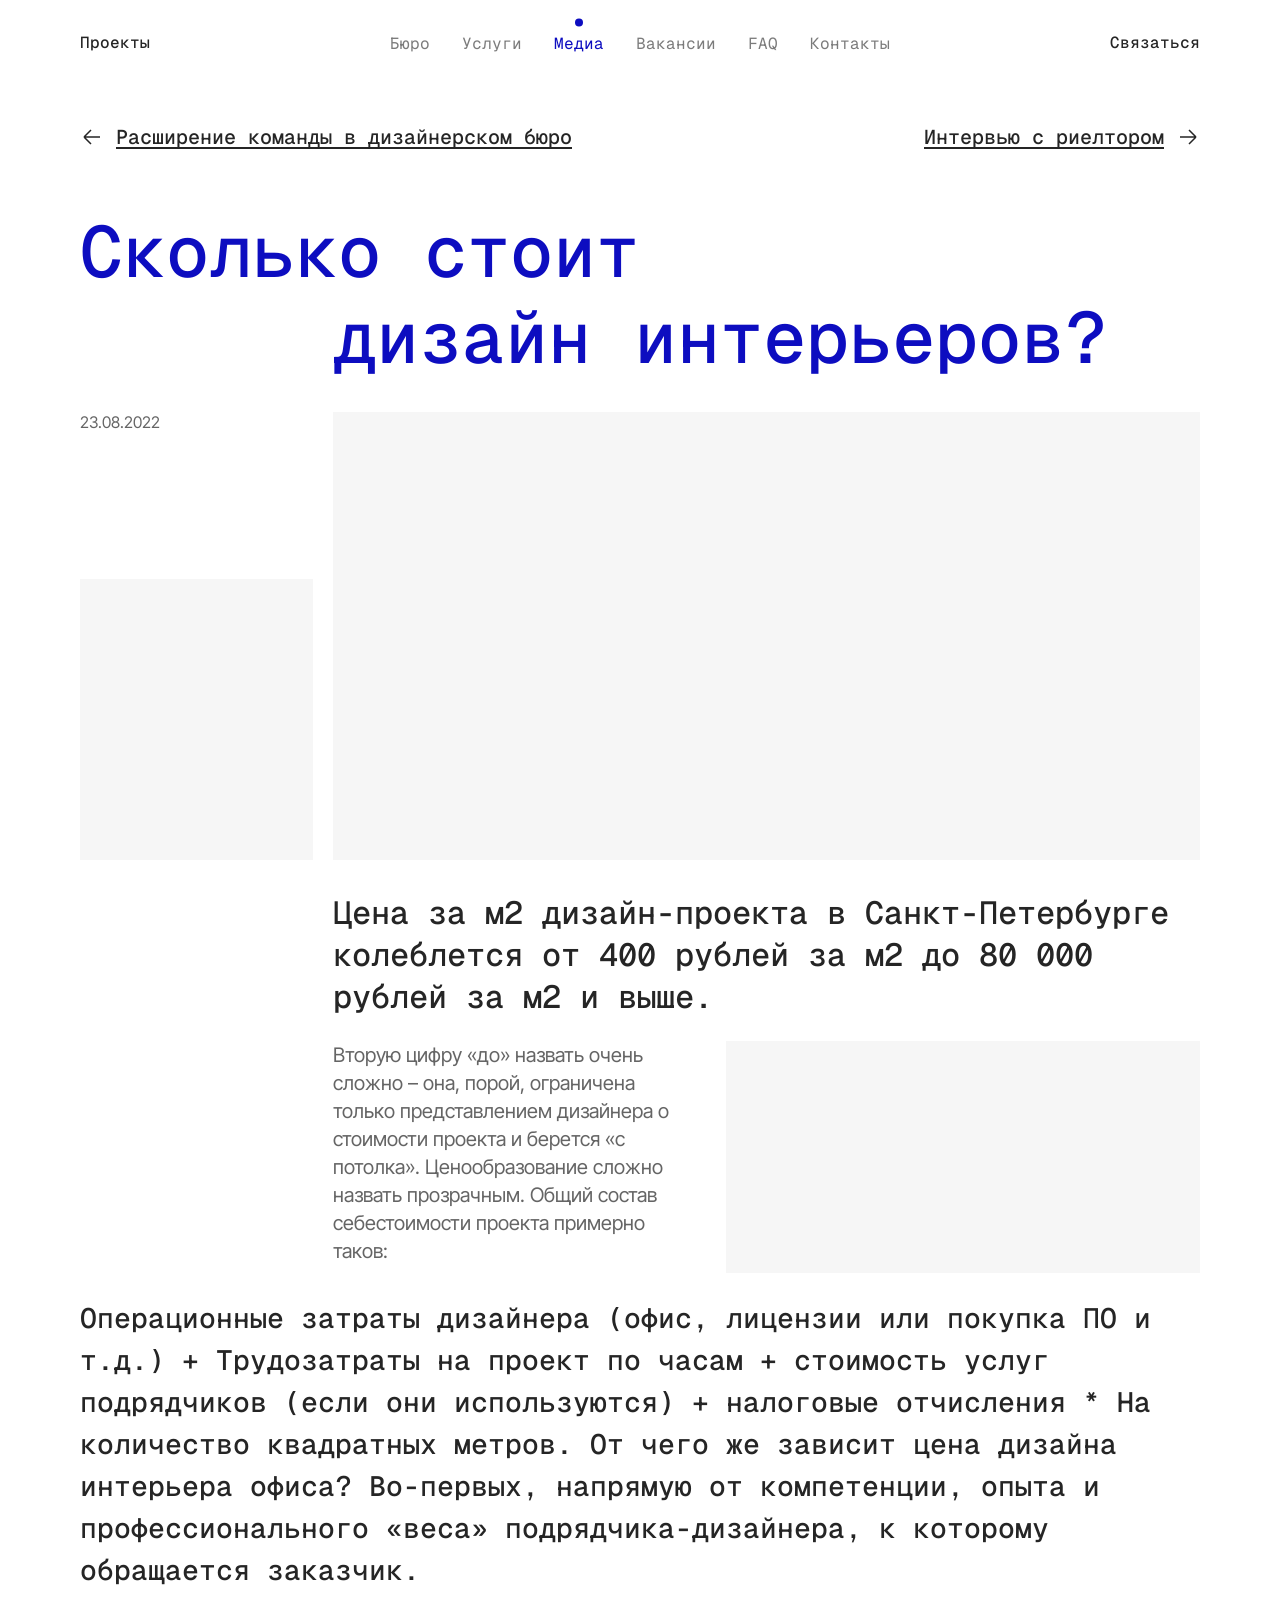
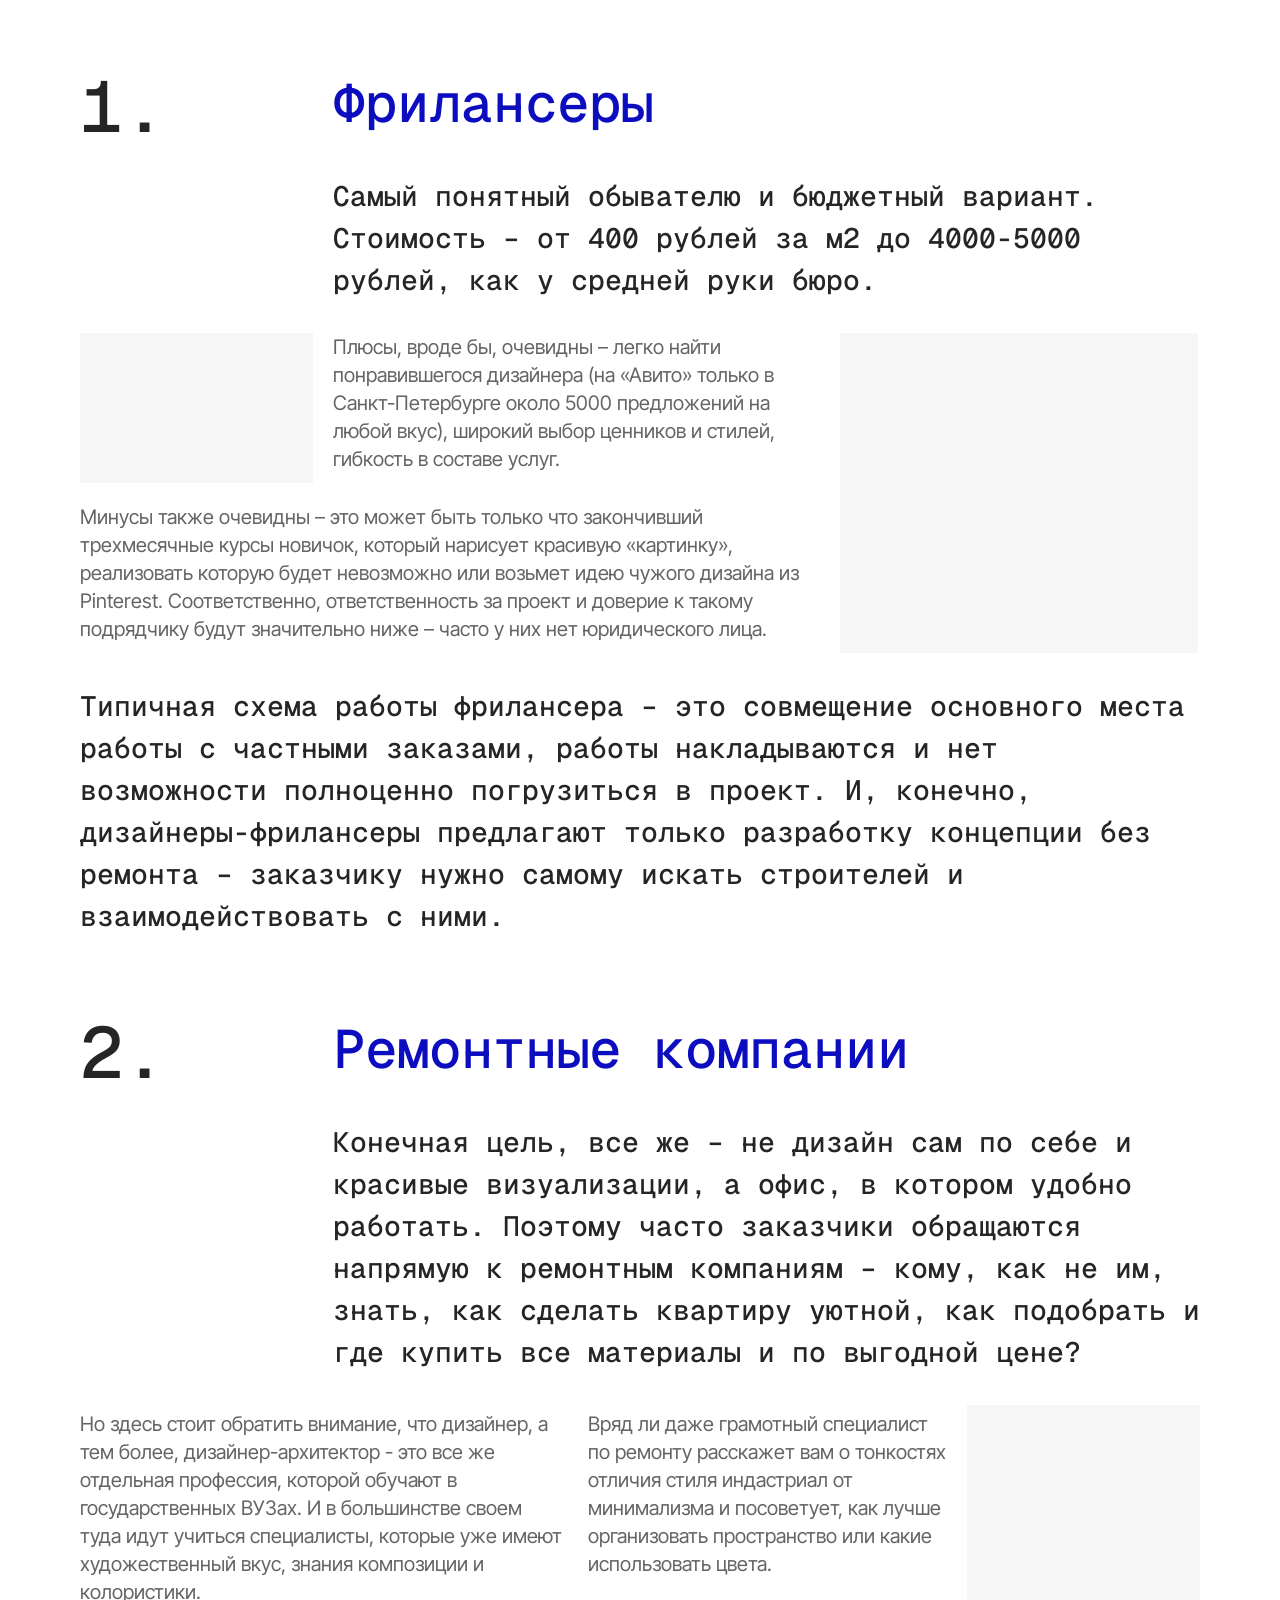
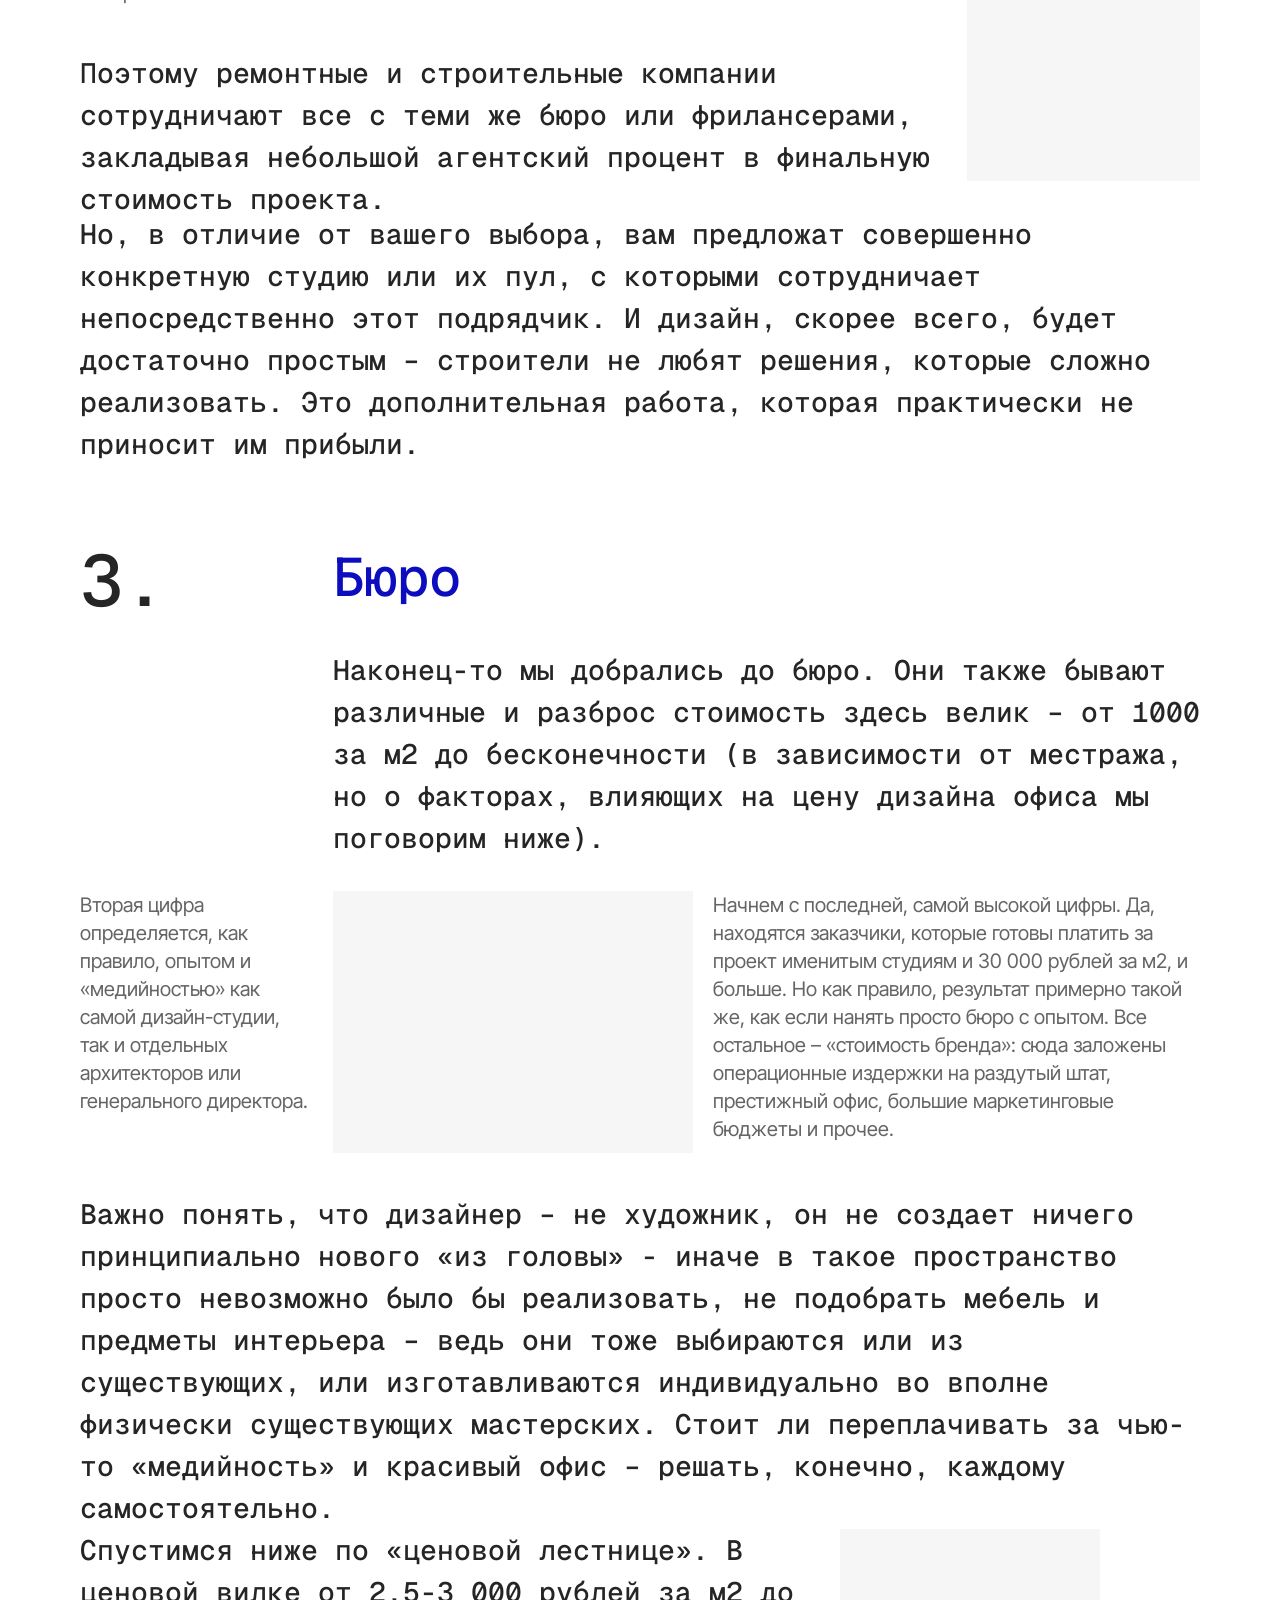
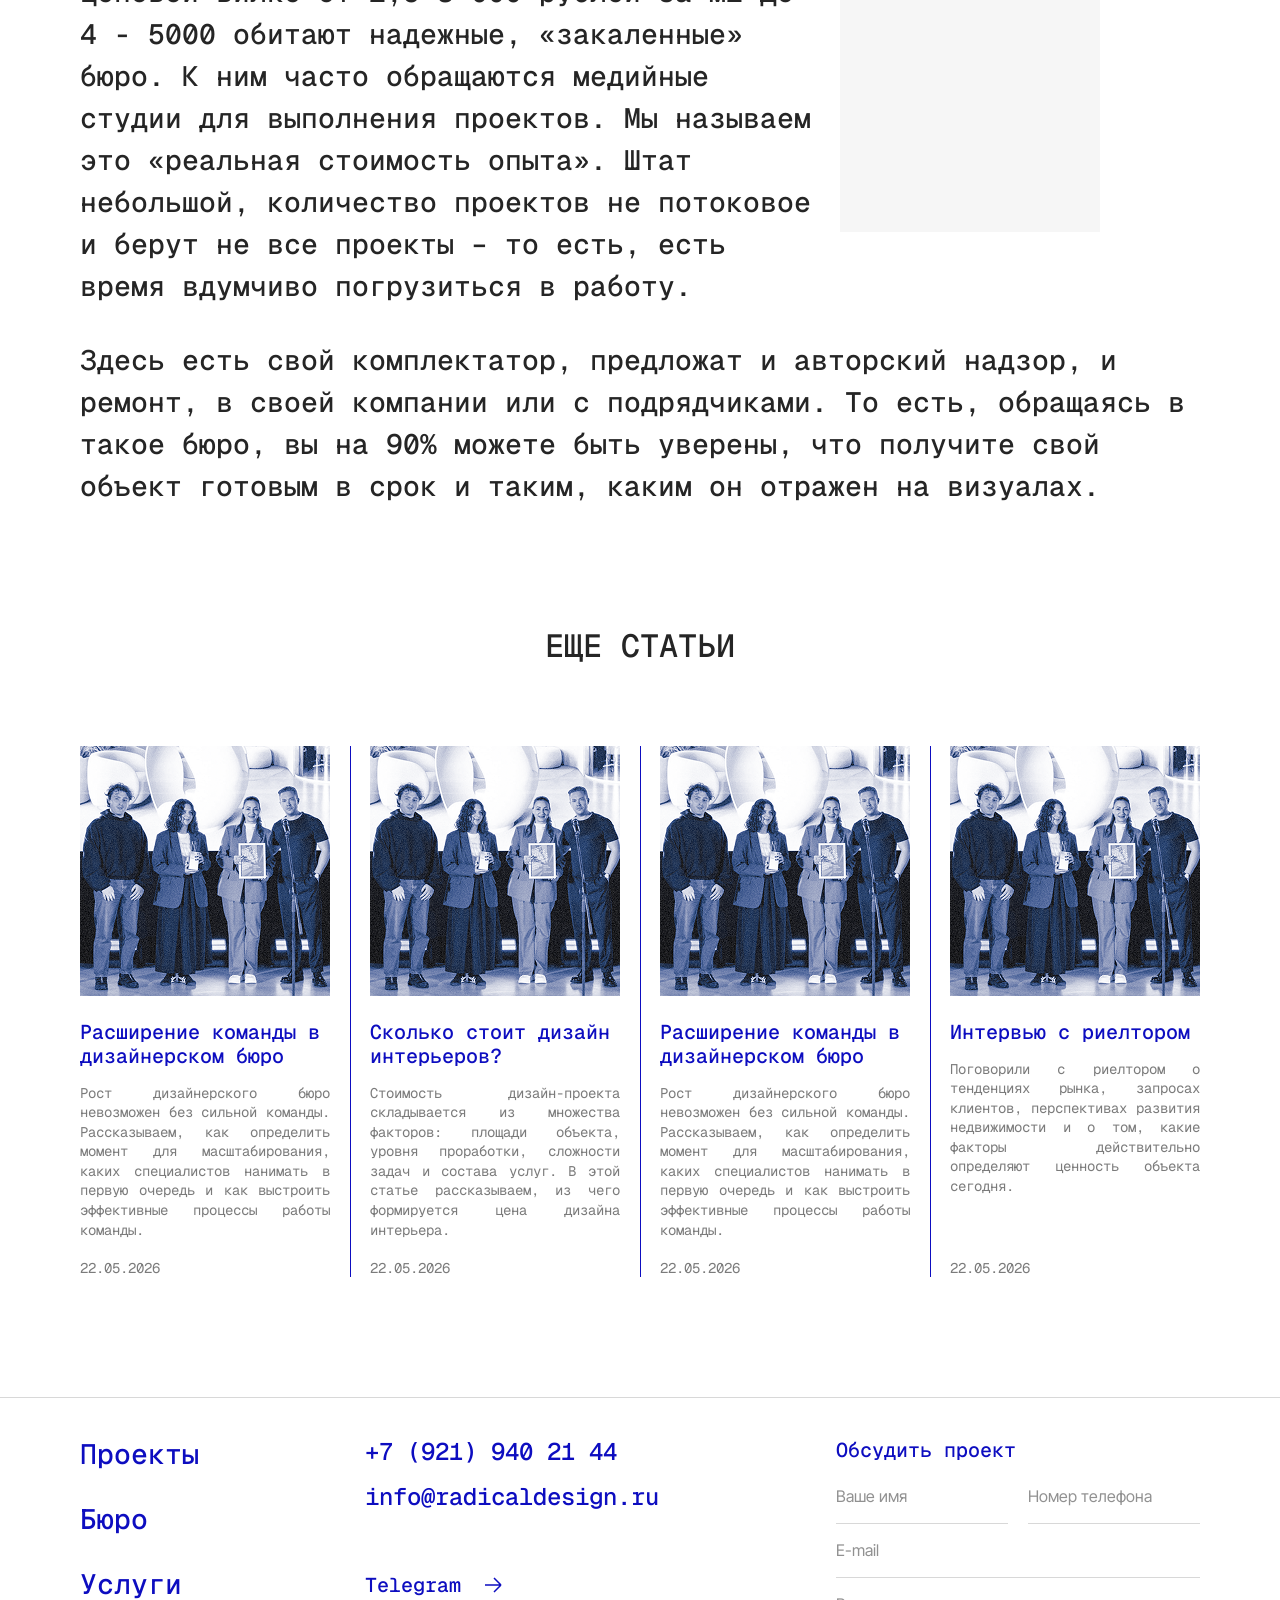
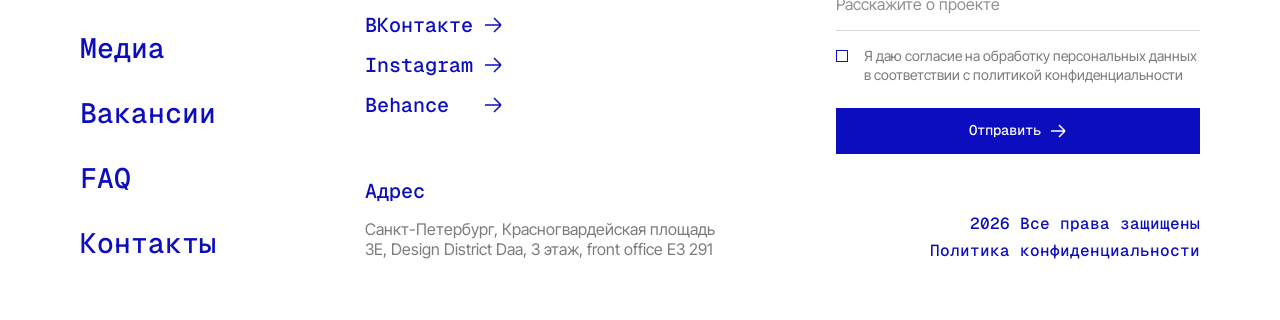
==== commit 526275a1: "Article: mobile layout matching Figma, drop inline abs-row styles - Replace left/top/width inline st" ====
--- a/article.html
+++ b/article.html
@@ -65,7 +65,7 @@
       </a>
     </div>
 
-    <h1 class="article__title"><span class="article__title-line">Сколько стоит</span><span class="article__title-line article__title-line--2">дизайн интерьеров?</span></h1>
+    <h1 class="article__title"><span class="article__title-line">Сколько стоит</span> <span class="article__title-line article__title-line--2">дизайн интерьеров?</span></h1>
 
     <div class="article__meta">
       <div class="article__meta-side">
@@ -93,10 +93,10 @@
       <p class="article__section-intro">Самый понятный обывателю и бюджетный вариант. Стоимость – от 400 рублей за м2 до 4000-5000 рублей, как у средней руки бюро.</p>
 
       <div class="article__abs-row article__abs-row--s1">
-        <div class="article__ph" style="left:0;top:0;width:233px;height:150px"></div>
-        <p class="article__side-text" style="left:253px;top:0;width:484px">Плюсы, вроде бы, очевидны – легко найти понравившегося дизайнера (на «Авито» только в Санкт-Петербурге около 5000 предложений на любой вкус), широкий выбор ценников и стилей, гибкость в составе услуг.</p>
-        <div class="article__ph" style="left:760px;top:0;width:358px;height:320px"></div>
-        <p class="article__side-text" style="left:0;top:170px;width:735px">Минусы также очевидны – это может быть только что закончивший трехмесячные курсы новичок, который нарисует красивую «картинку», реализовать которую будет невозможно или возьмет идею чужого дизайна из Pinterest. Соответственно, ответственность за проект и доверие к такому подрядчику будут значительно ниже – часто у них нет юридического лица.</p>
+        <div class="article__ph article__ph--s1a"></div>
+        <p class="article__side-text article__side-text--s1a">Плюсы, вроде бы, очевидны – легко найти понравившегося дизайнера (на «Авито» только в Санкт-Петербурге около 5000 предложений на любой вкус), широкий выбор ценников и стилей, гибкость в составе услуг.</p>
+        <p class="article__side-text article__side-text--s1b">Минусы также очевидны – это может быть только что закончивший трехмесячные курсы новичок, который нарисует красивую «картинку», реализовать которую будет невозможно или возьмет идею чужого дизайна из Pinterest. Соответственно, ответственность за проект и доверие к такому подрядчику будут значительно ниже – часто у них нет юридического лица.</p>
+        <div class="article__ph article__ph--s1b"></div>
       </div>
 
       <p class="article__wide">Типичная схема работы фрилансера – это совмещение основного места работы с частными заказами, работы накладываются и нет возможности полноценно погрузиться в проект. И, конечно, дизайнеры-фрилансеры предлагают только разработку концепции без ремонта – заказчику нужно самому искать строителей и взаимодействовать с ними.</p>
@@ -110,10 +110,10 @@
       <p class="article__section-intro">Конечная цель, все же – не дизайн сам по себе и красивые визуализации, а офис, в котором удобно работать. Поэтому часто заказчики обращаются напрямую к ремонтным компаниям – кому, как не им, знать, как сделать квартиру уютной, как подобрать и где купить все материалы и по выгодной цене?</p>
 
       <div class="article__abs-row article__abs-row--s2">
-        <div class="article__ph" style="left:887px;top:0;width:233px;height:376px"></div>
-        <p class="article__side-text" style="left:0;top:5px;width:484px">Но здесь стоит обратить внимание, что дизайнер, а тем более, дизайнер-архитектор - это все же отдельная профессия, которой обучают в государственных ВУЗах. И в большинстве своем туда идут учиться специалисты, которые уже имеют художественный вкус, знания композиции и колористики.</p>
-        <p class="article__side-text" style="left:508px;top:5px;width:360px">Вряд ли даже грамотный специалист по ремонту расскажет вам о тонкостях отличия стиля индастриал от минимализма и посоветует, как лучше организовать пространство или какие использовать цвета.</p>
-        <p class="article__wide" style="position:absolute;left:0;top:247px;width:867px;margin:0">Поэтому ремонтные и строительные компании сотрудничают все с теми же бюро или фрилансерами, закладывая небольшой агентский процент в финальную стоимость проекта.</p>
+        <div class="article__ph article__ph--s2"></div>
+        <p class="article__side-text article__side-text--s2a">Но здесь стоит обратить внимание, что дизайнер, а тем более, дизайнер-архитектор - это все же отдельная профессия, которой обучают в государственных ВУЗах. И в большинстве своем туда идут учиться специалисты, которые уже имеют художественный вкус, знания композиции и колористики.</p>
+        <p class="article__side-text article__side-text--s2b">Вряд ли даже грамотный специалист по ремонту расскажет вам о тонкостях отличия стиля индастриал от минимализма и посоветует, как лучше организовать пространство или какие использовать цвета.</p>
+        <p class="article__wide article__wide--s2">Поэтому ремонтные и строительные компании сотрудничают все с теми же бюро или фрилансерами, закладывая небольшой агентский процент в финальную стоимость проекта.</p>
       </div>
 
       <p class="article__wide">Но, в отличие от вашего выбора, вам предложат совершенно конкретную студию или их пул, с которыми сотрудничает непосредственно этот подрядчик. И дизайн, скорее всего, будет достаточно простым – строители не любят решения, которые сложно реализовать. Это дополнительная работа, которая практически не приносит им прибыли.</p>
@@ -127,12 +127,14 @@
       <p class="article__section-intro">Наконец-то мы добрались до бюро. Они также бывают различные и разброс стоимость здесь велик – от 1000 за м2 до бесконечности (в зависимости от местража, но о факторах, влияющих на цену дизайна офиса мы поговорим ниже).</p>
 
       <div class="article__abs-row article__abs-row--s3a">
-        <p class="article__side-text" style="left:0;top:0;width:233px">Вторая цифра определяется, как правило, опытом и «медийностью» как самой дизайн-студии, так и отдельных архитекторов или генерального директора.</p>
-        <div class="article__ph" style="left:253px;top:0;width:360px;height:262px"></div>
-        <p class="article__side-text" style="left:633px;top:0;width:487px">Начнем с последней, самой высокой цифры. Да, находятся заказчики, которые готовы платить за проект именитым студиям и 30 000 рублей за м2, и больше. Но как правило, результат примерно такой же, как если нанять просто бюро с опытом. Все остальное – «стоимость бренда»: сюда заложены операционные издержки на раздутый штат, престижный офис, большие маркетинговые бюджеты и прочее.</p>
-      </div>
-
-      <p class="article__wide">Важно понять, что дизайнер – не художник, он не создает ничего принципиально нового «из головы» - иначе в такое пространство просто невозможно было бы реализовать, не подобрать мебель и предметы интерьера – ведь они тоже выбираются или из существующих, или изготавливаются индивидуально во вполне физически существующих мастерских. Стоит ли переплачивать за чью-то «медийность» и красивый офис – решать, конечно, каждому самостоятельно.</p>
+        <p class="article__side-text article__side-text--s3a">Вторая цифра определяется, как правило, опытом и «медийностью» как самой дизайн-студии, так и отдельных архитекторов или генерального директора.</p>
+        <p class="article__side-text article__side-text--s3b">Начнем с последней, самой высокой цифры. Да, находятся заказчики, которые готовы платить за проект именитым студиям и 30 000 рублей за м2, и больше. Но как правило, результат примерно такой же, как если нанять просто бюро с опытом. Все остальное – «стоимость бренда»: сюда заложены операционные издержки на раздутый штат, престижный офис, большие маркетинговые бюджеты и прочее.</p>
+      </div>
+
+      <div class="article__float-row article__float-row--s3">
+        <div class="article__ph article__ph--s3a"></div>
+        <p class="article__wide">Важно понять, что дизайнер – не художник, он не создает ничего принципиально нового «из головы» - иначе в такое пространство просто невозможно было бы реализовать, не подобрать мебель и предметы интерьера – ведь они тоже выбираются или из существующих, или изготавливаются индивидуально во вполне физически существующих мастерских. Стоит ли переплачивать за чью-то «медийность» и красивый офис – решать, конечно, каждому самостоятельно.</p>
+      </div>
 
       <div class="article__row article__row--s3b">
         <p class="article__wide">Спустимся ниже по «ценовой лестнице». В ценовой вилке от 2,5-3 000 рублей за м2 до 4 - 5000 обитают надежные, «закаленные» бюро. К ним часто обращаются медийные студии для выполнения проектов. Мы называем это «реальная стоимость опыта». Штат небольшой, количество проектов не потоковое и берут не все проекты – то есть, есть время вдумчиво погрузиться в работу.</p>
--- a/assets/css/style.css
+++ b/assets/css/style.css
@@ -1450,17 +1450,27 @@
   gap: 60px;
 }
 
-.project__media-wide {
+.project__media-row {
+  display: grid;
+  width: 100%;
+  gap: 0;
+}
+
+.project__media-row img {
   display: block;
-  width: 100%;
-  height: 279px;
-  overflow: hidden;
-}
-
-.project__media-wide img {
   width: 100%;
   height: 100%;
   object-fit: cover;
+}
+
+.project__media-row--photos {
+  grid-template-columns: repeat(4, 1fr);
+  height: 280px;
+}
+
+.project__media-row--diagrams {
+  grid-template-columns: repeat(3, 1fr);
+  height: 280px;
 }
 
 .project__text {
@@ -2767,12 +2777,47 @@
   height: 320px;
 }
 
+.article__ph--s1a { left: 0; top: 0; width: 233px; height: 150px; }
+.article__side-text--s1a { left: 253px; top: 0; width: 484px; }
+.article__ph--s1b { left: 760px; top: 0; width: 358px; height: 320px; }
+.article__side-text--s1b { left: 0; top: 170px; width: 735px; }
+
 .article__abs-row--s2 {
   height: 376px;
 }
 
+.article__ph--s2 { left: 887px; top: 0; width: 233px; height: 376px; }
+.article__side-text--s2a { left: 0; top: 5px; width: 484px; }
+.article__side-text--s2b { left: 508px; top: 5px; width: 360px; }
+
+.article__wide--s2 {
+  position: absolute;
+  left: 0;
+  top: 247px;
+  width: 867px;
+  margin: 0;
+}
+
 .article__abs-row--s3a {
   height: 270px;
+}
+
+.article__side-text--s3a { left: 0; top: 0; width: 233px; }
+.article__side-text--s3b { left: 633px; top: 0; width: 487px; }
+
+/* Photo lives with the paragraph it wraps on mobile; on desktop it is pulled
+   back up into the row above (row height 270 + its 32px margin). */
+
+.article__float-row {
+  position: relative;
+}
+
+.article__ph--s3a {
+  position: absolute;
+  left: 253px;
+  top: -302px;
+  width: 360px;
+  height: 262px;
 }
 
 .article__row--s3b {
@@ -3505,6 +3550,14 @@
     aspect-ratio: 348 / 400;
   }
 
+  .project__slider-arrow {
+    color: var(--color-accent);
+  }
+
+  .project__intro-info {
+    gap: 32px;
+  }
+
   .project__params {
     flex-wrap: wrap;
     gap: 24px 40px;
@@ -3513,15 +3566,19 @@
   .param {
     flex: 0 0 auto;
     min-width: 100px;
-  }
-
-  /* Tall art-directed mobile photos show at natural height */
-  .project__media-wide {
-    height: auto;
-  }
-
-  .project__media-wide img {
-    height: auto;
+    gap: 16px;
+  }
+
+  .project__media-row--photos {
+    height: 87px;
+  }
+
+  .project__media-row--diagrams {
+    height: 86px;
+  }
+
+  .project__text {
+    gap: 16px;
   }
 
   .authors__title {
@@ -3557,42 +3614,218 @@
     font-size: 14px;
   }
 
-  /* Article */
+  /* Article — mobile frame is a single 348px column; every desktop
+     absolute row collapses back into normal flow, with photos floated
+     where the Figma frame wraps text around them. */
+
+  .article {
+    padding-top: 32px;
+  }
+
   .article__title {
-    font-size: 36px;
+    margin: 32px 0 24px;
+    font-size: 40px;
+    text-align: justify;
+  }
+
+  .article__title-line {
+    display: inline;
+  }
+
+  .article__title-line--2 {
+    margin-left: 0;
   }
 
   .article__meta {
-    flex-direction: column;
     height: auto;
-    gap: 16px;
+    gap: 0;
+    justify-content: space-between;
+    align-items: flex-start;
+    margin-bottom: 24px;
   }
 
   .article__meta-side {
-    flex: none;
-  }
-
+    flex: 0 0 auto;
+  }
+
+  /* Mobile frame keeps only the right-hand photo next to the date */
   .article__photo-small {
-    aspect-ratio: 1 / 1;
+    display: none;
   }
 
   .article__photo-large {
-    flex: none;
-    height: 280px;
+    flex: 0 0 205px;
+    height: 230px;
   }
 
   .article__lead {
+    margin: 0 0 24px;
+  }
+
+  .article__statement {
+    margin-bottom: 12px;
+    font-size: 20px;
+    line-height: 1.2;
+    text-align: justify;
+  }
+
+  .article__lead-row {
     flex-direction: column;
     gap: 24px;
   }
 
-  .article__statement {
-    font-size: 22px;
-  }
-
-  .article__section-num,
+  .article__lead-row .article__side-text,
+  .article__lead-row .article__ph {
+    flex: none;
+  }
+
+  .article__lead-row .article__ph {
+    width: 100%;
+    height: 180px;
+  }
+
+  .article__wide {
+    font-size: 20px;
+    line-height: 1.2;
+    text-align: justify;
+  }
+
+  .article__section .article__wide {
+    margin-bottom: 24px;
+  }
+
+  .article__side-text {
+    font-size: 16px;
+    line-height: 1.5;
+    text-align: justify;
+  }
+
+  .article__section-head {
+    margin-bottom: 24px;
+  }
+
+  .article__section-num {
+    flex: 0 0 142px;
+    font-size: 32px;
+  }
+
   .article__section-title {
-    font-size: 24px;
+    font-size: 32px;
+  }
+
+  .article__section-intro {
+    margin: 0 0 24px;
+    font-size: 20px;
+    line-height: 1.2;
+    text-align: justify;
+  }
+
+  /* Absolute rows become plain flow */
+  .article__abs-row,
+  .article__abs-row--s1,
+  .article__abs-row--s2,
+  .article__abs-row--s3a {
+    height: auto;
+    margin-bottom: 24px;
+  }
+
+  .article__abs-row .article__ph,
+  .article__abs-row .article__side-text,
+  .article__abs-row .article__wide {
+    position: static;
+    left: auto;
+    top: auto;
+  }
+
+  .article__abs-row .article__side-text {
+    width: auto;
+  }
+
+  /* 1. Фрилансеры */
+  .article__ph--s1a {
+    float: left;
+    width: 131px;
+    height: 216px;
+    margin-right: 10px;
+  }
+
+  .article__side-text--s1a {
+    margin-bottom: 10px;
+  }
+
+  .article__side-text--s1b {
+    clear: left;
+  }
+
+  .article__ph--s1b {
+    clear: left;
+    width: 100%;
+    height: 230px;
+    margin-top: 24px;
+  }
+
+  /* 2. Ремонтные компании */
+  .article__abs-row--s2 {
+    margin-bottom: 16px;
+  }
+
+  .article__ph--s2 {
+    float: right;
+    width: 131px;
+    height: 312px;
+    margin-left: 12px;
+  }
+
+  .article__side-text--s2a {
+    margin-bottom: 12px;
+  }
+
+  .article__side-text--s2b {
+    clear: right;
+    margin-bottom: 24px;
+  }
+
+  .article__wide--s2 {
+    width: 100%;
+    margin: 0;
+  }
+
+  /* 3. Бюро */
+  .article__side-text--s3a {
+    margin-bottom: 12px;
+  }
+
+  .article__ph--s3a {
+    position: static;
+    float: left;
+    width: 133px;
+    height: 216px;
+    margin: 0 10px 0 0;
+  }
+
+  .article__row--s3b {
+    flex-direction: column;
+    gap: 24px;
+    margin-bottom: 24px;
+  }
+
+  .article__row--s3b .article__wide,
+  .article__row--s3b .article__ph,
+  .article__row--s3b > :nth-child(2) {
+    flex: none;
+  }
+
+  .article__row--s3b .article__ph {
+    width: 100%;
+    height: 262px;
+  }
+
+  .article .media__block {
+    margin-top: 80px;
+  }
+
+  .article__more-title {
+    margin-bottom: 32px;
   }
 
   .article__boxes {
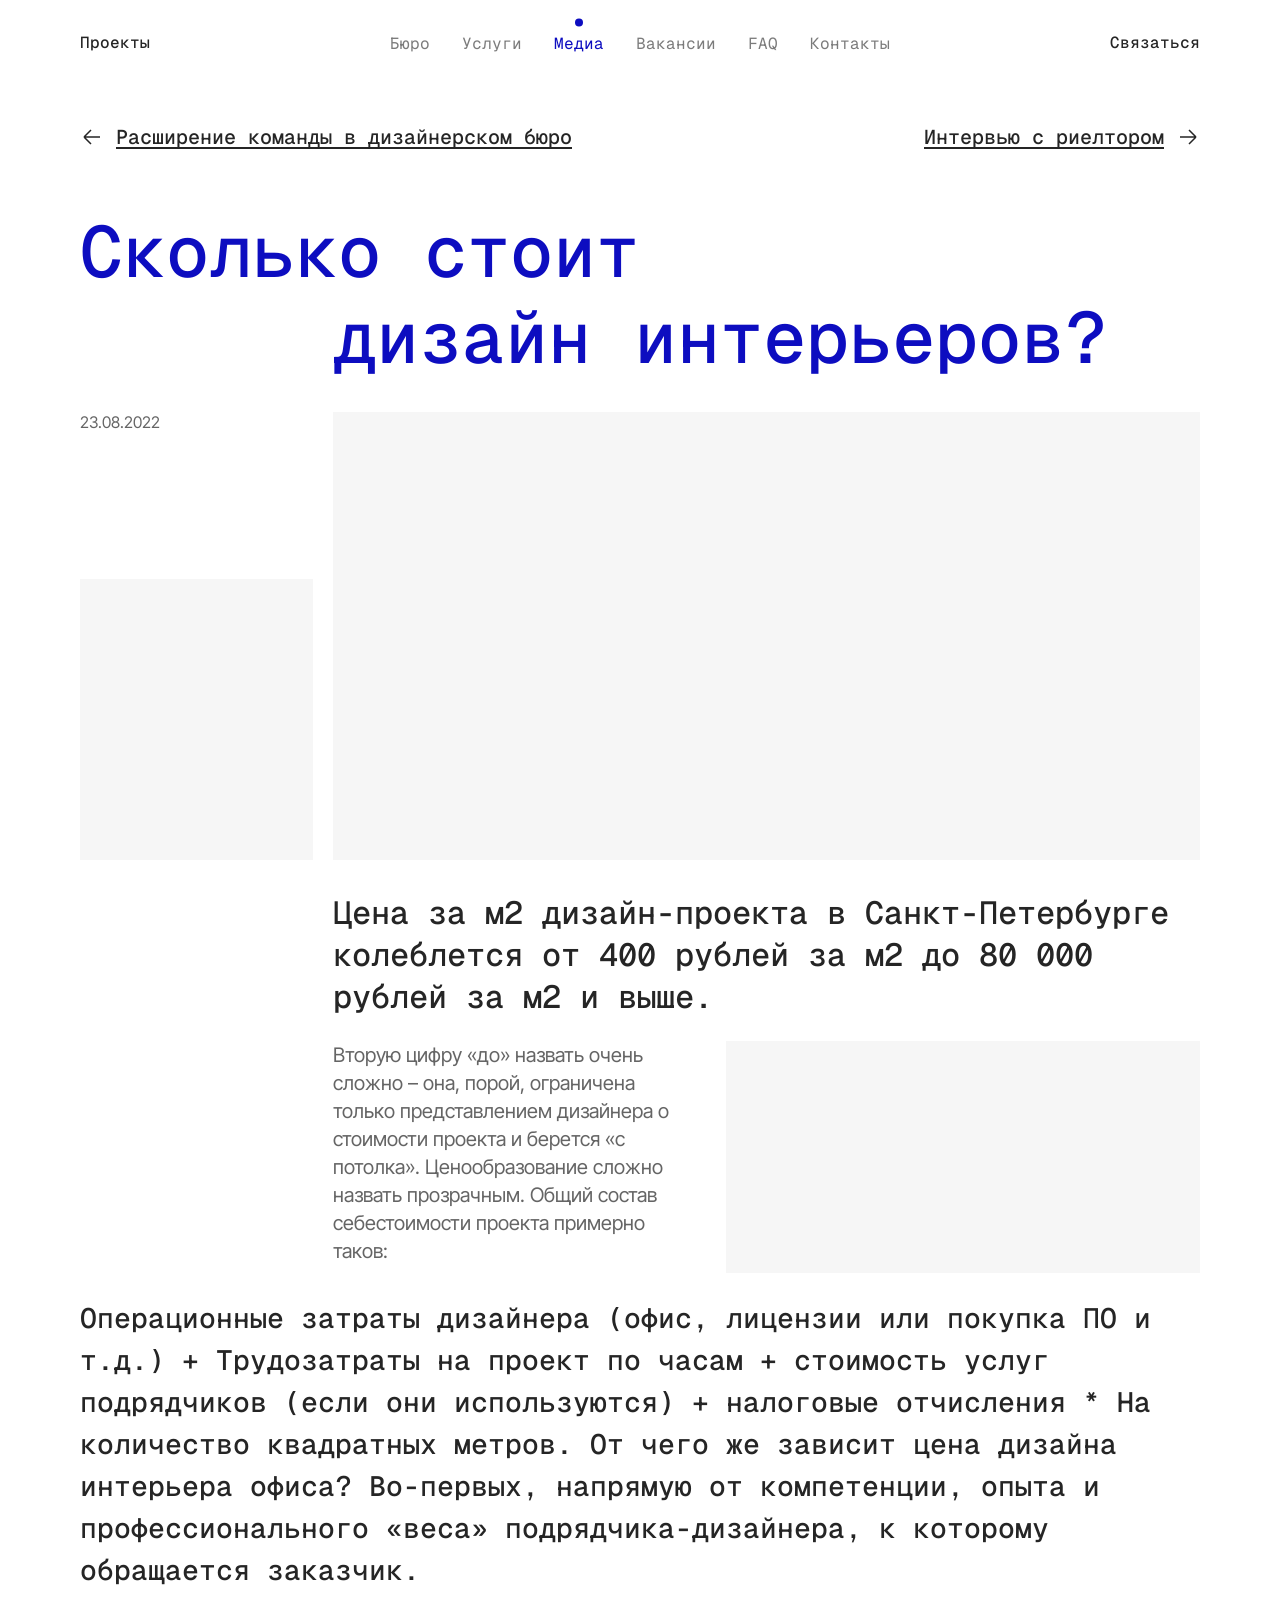
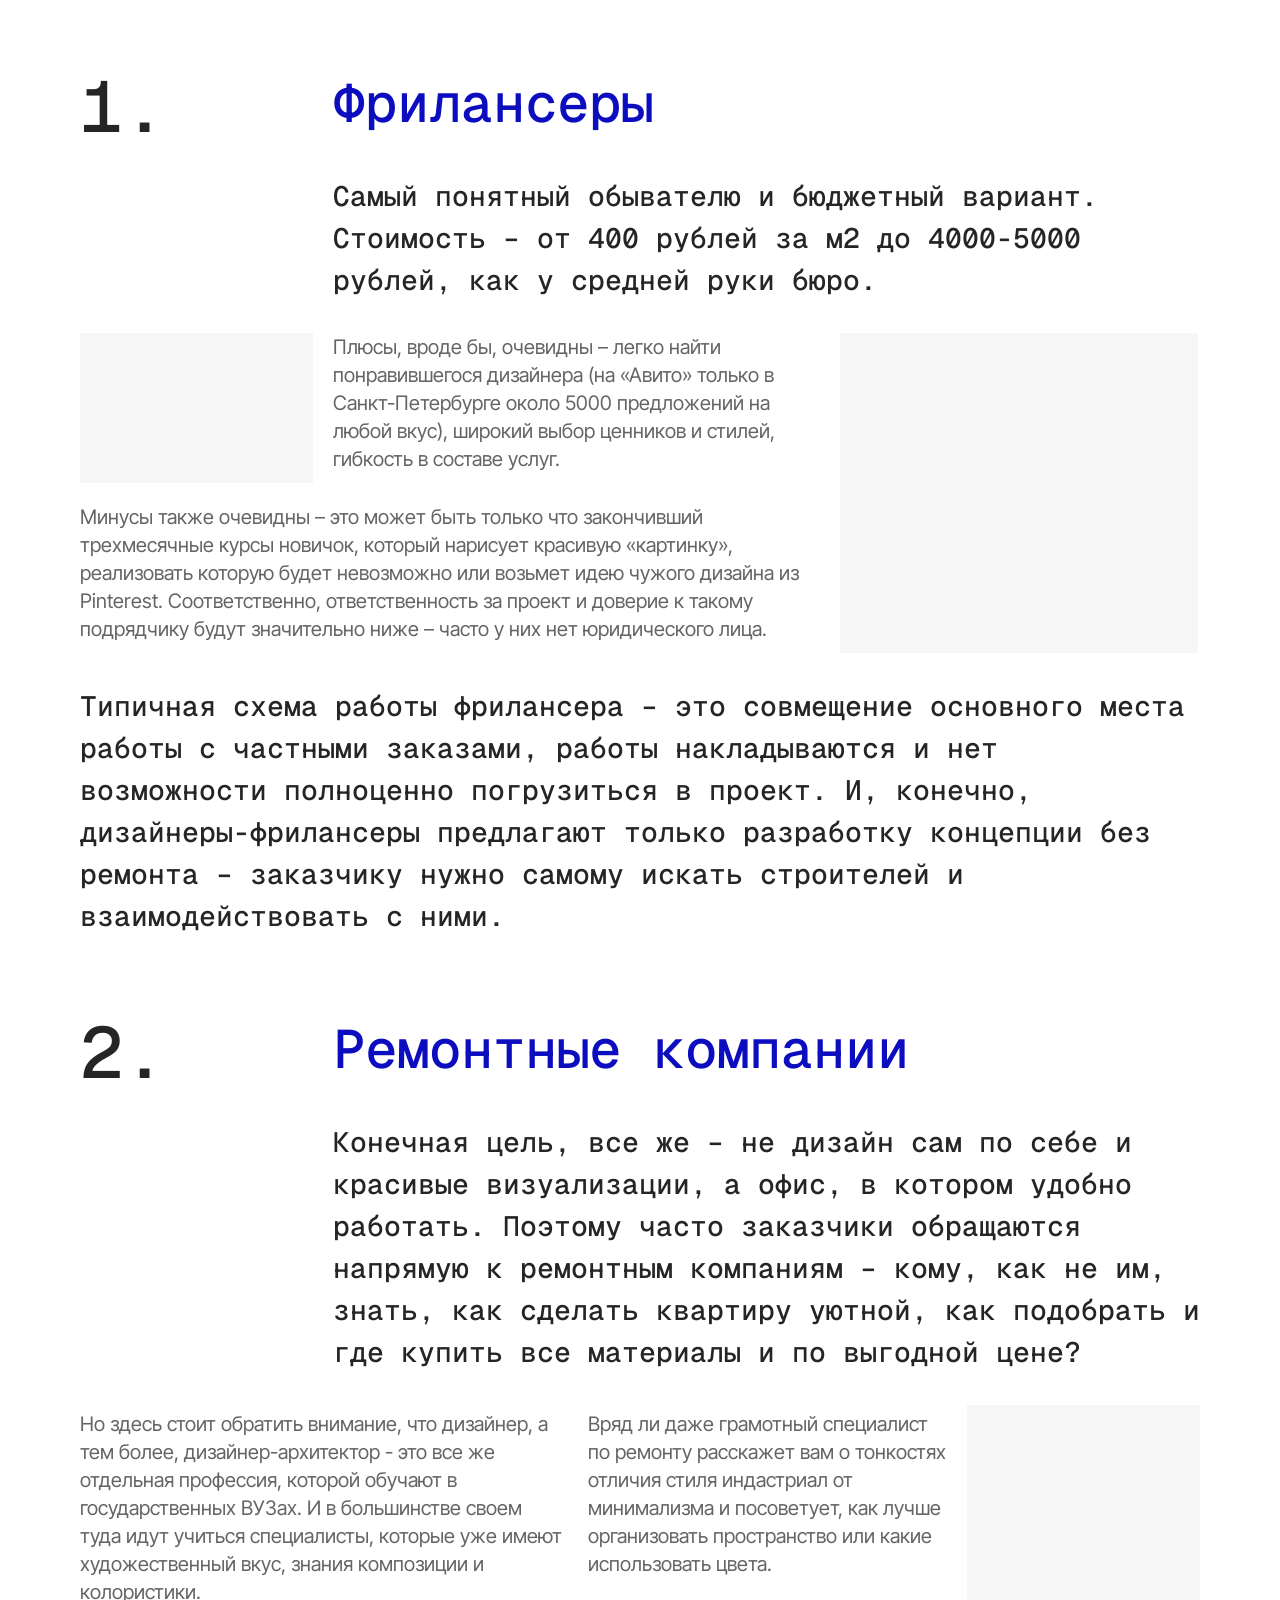
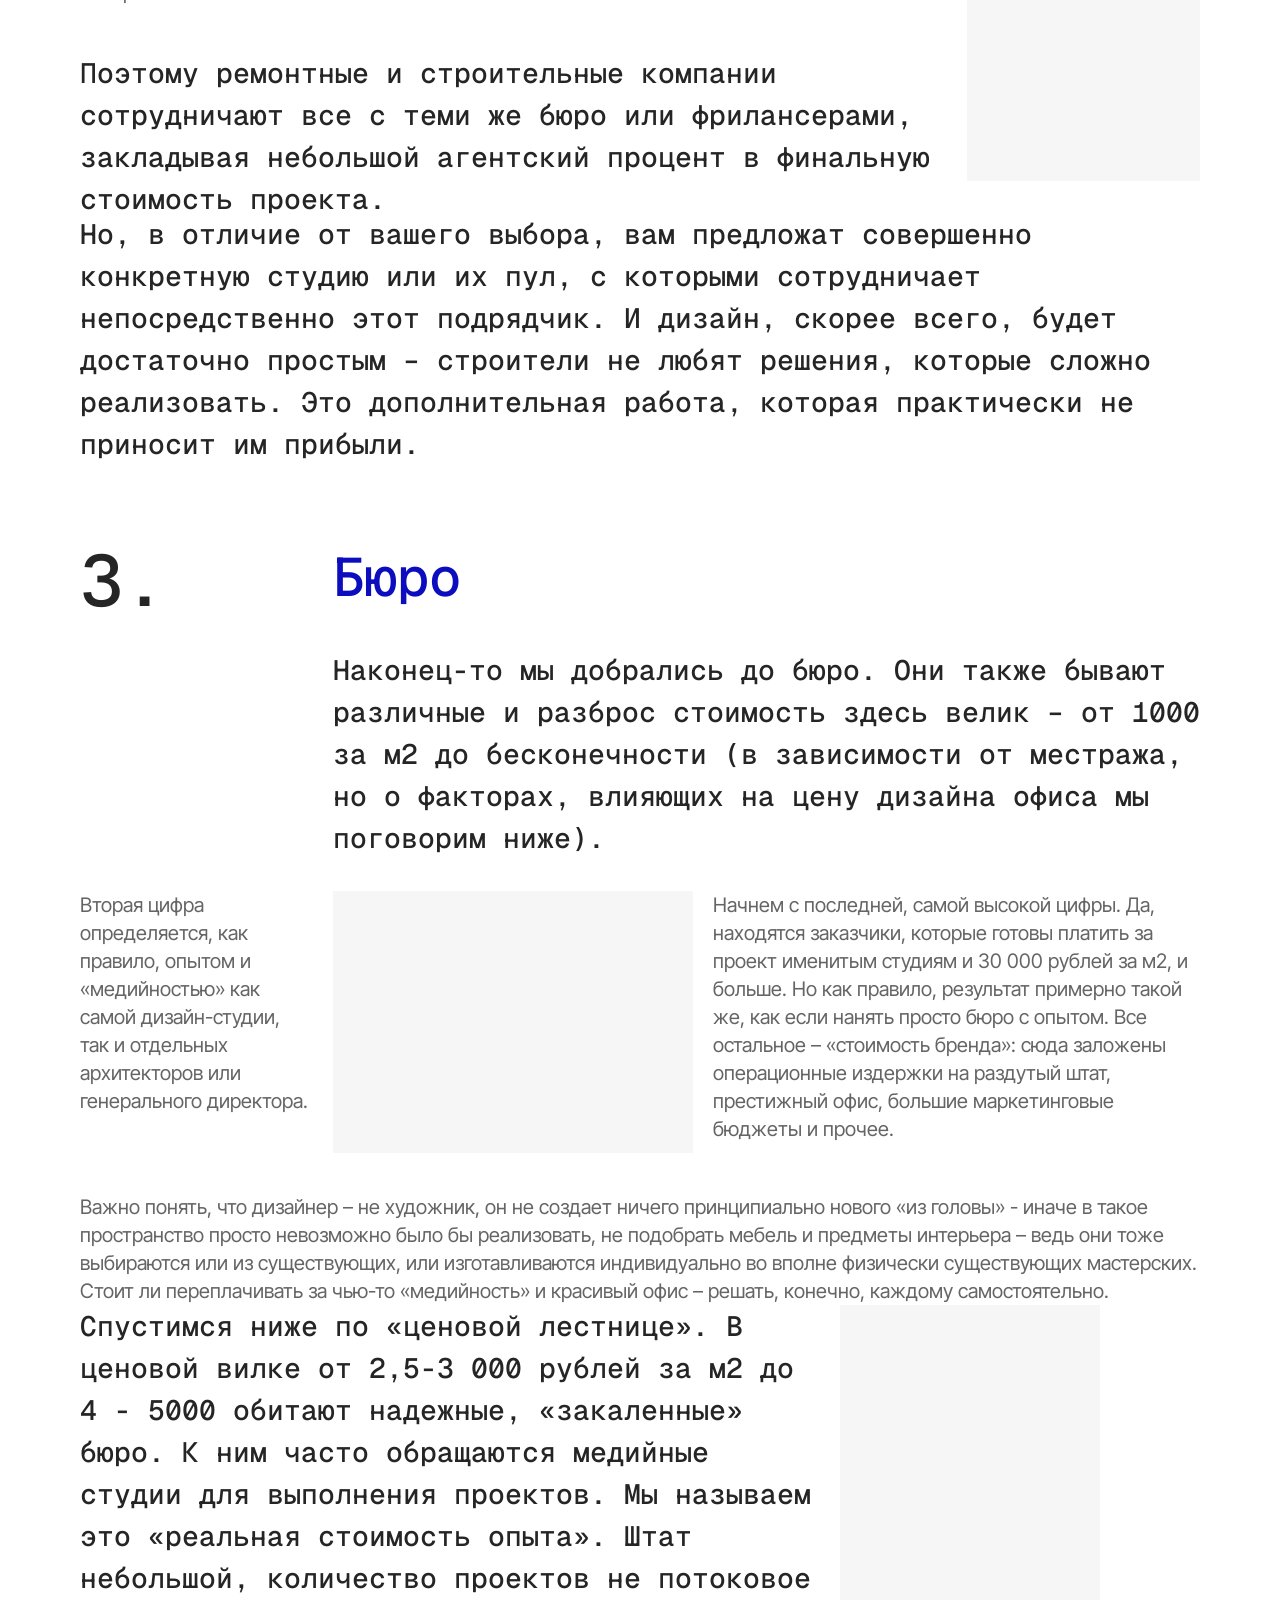
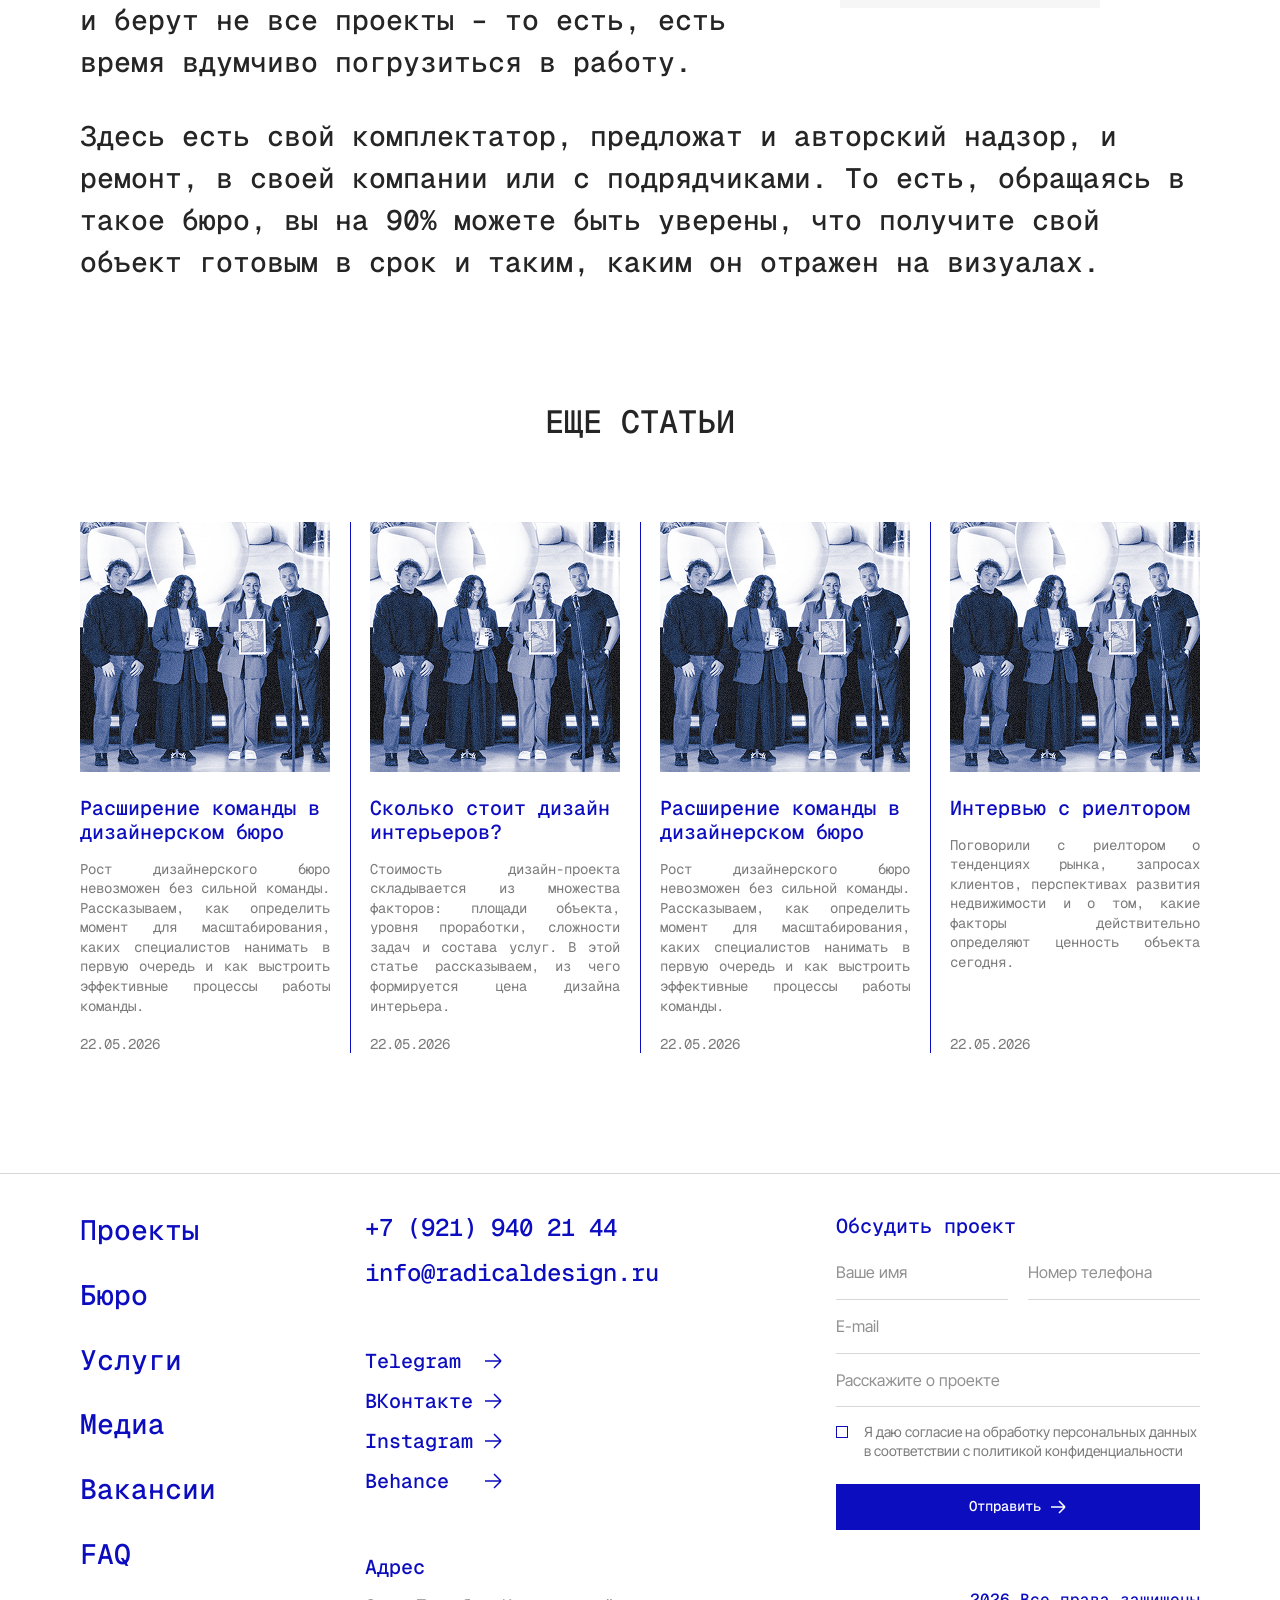
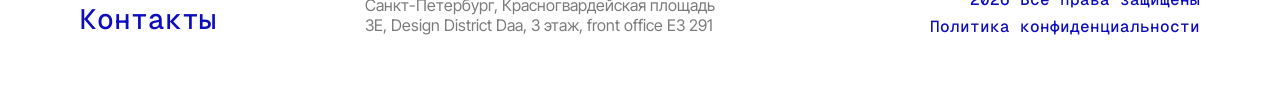
==== commit 826dc809: "Article: fix Бюро float paragraph style and spacing - "Важно понять..." paragraph now uses article__" ====
--- a/article.html
+++ b/article.html
@@ -133,7 +133,7 @@
 
       <div class="article__float-row article__float-row--s3">
         <div class="article__ph article__ph--s3a"></div>
-        <p class="article__wide">Важно понять, что дизайнер – не художник, он не создает ничего принципиально нового «из головы» - иначе в такое пространство просто невозможно было бы реализовать, не подобрать мебель и предметы интерьера – ведь они тоже выбираются или из существующих, или изготавливаются индивидуально во вполне физически существующих мастерских. Стоит ли переплачивать за чью-то «медийность» и красивый офис – решать, конечно, каждому самостоятельно.</p>
+        <p class="article__side-text">Важно понять, что дизайнер – не художник, он не создает ничего принципиально нового «из головы» - иначе в такое пространство просто невозможно было бы реализовать, не подобрать мебель и предметы интерьера – ведь они тоже выбираются или из существующих, или изготавливаются индивидуально во вполне физически существующих мастерских. Стоит ли переплачивать за чью-то «медийность» и красивый офис – решать, конечно, каждому самостоятельно.</p>
       </div>
 
       <div class="article__row article__row--s3b">
--- a/assets/css/style.css
+++ b/assets/css/style.css
@@ -3803,6 +3803,10 @@
     margin: 0 10px 0 0;
   }
 
+  .article__float-row {
+    margin-bottom: 24px;
+  }
+
   .article__row--s3b {
     flex-direction: column;
     gap: 24px;
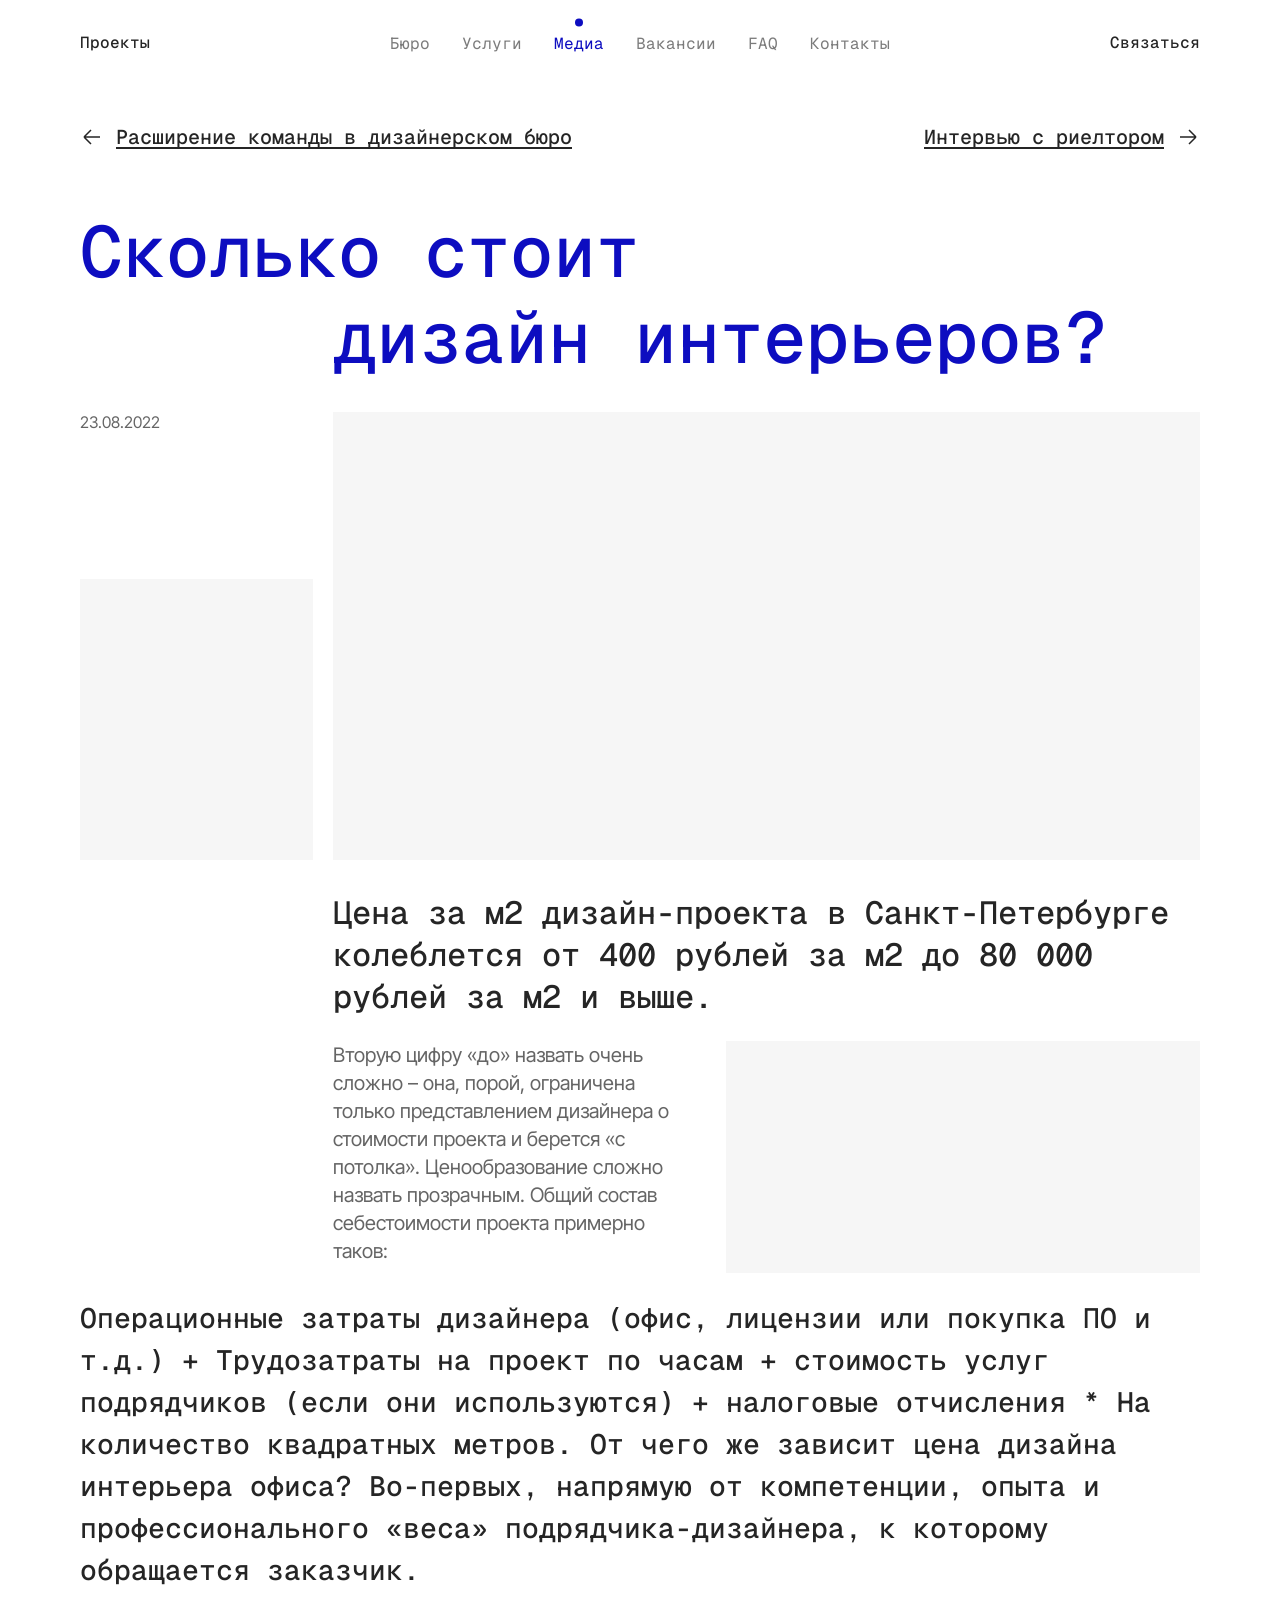
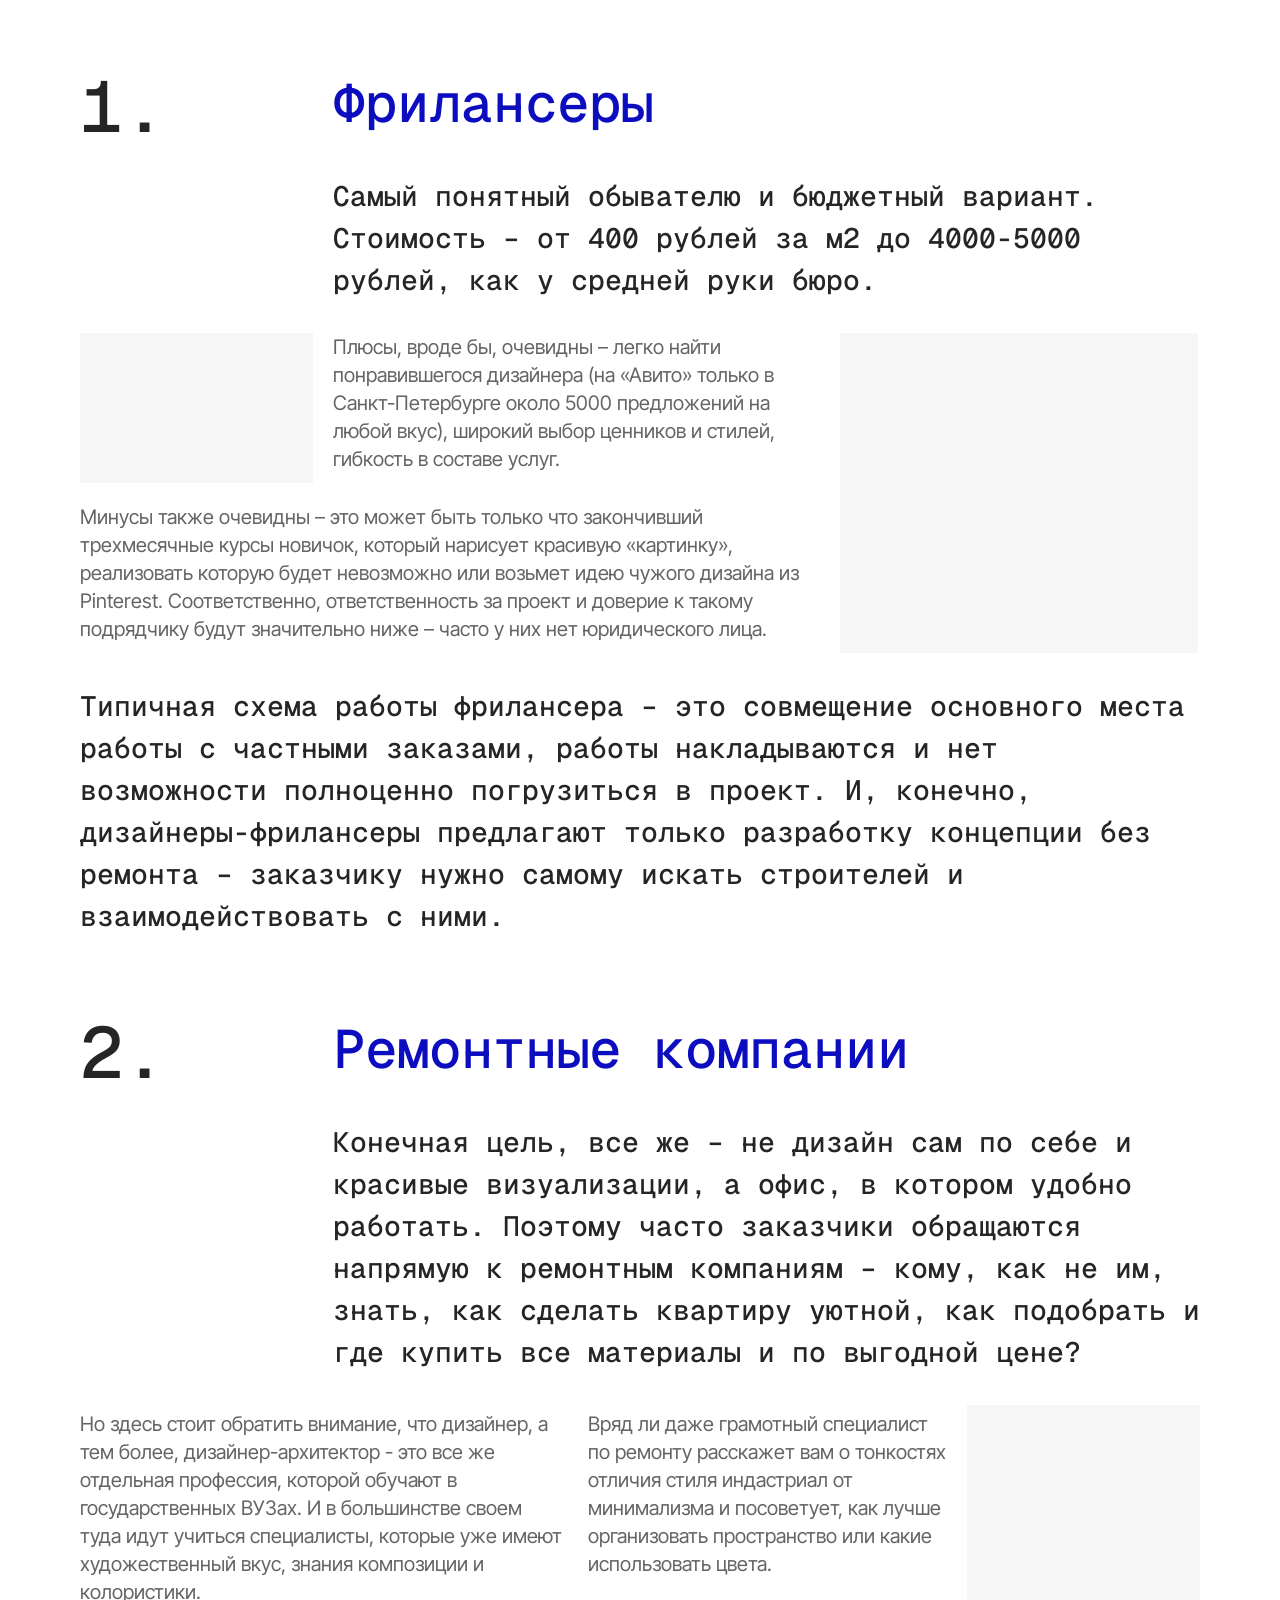
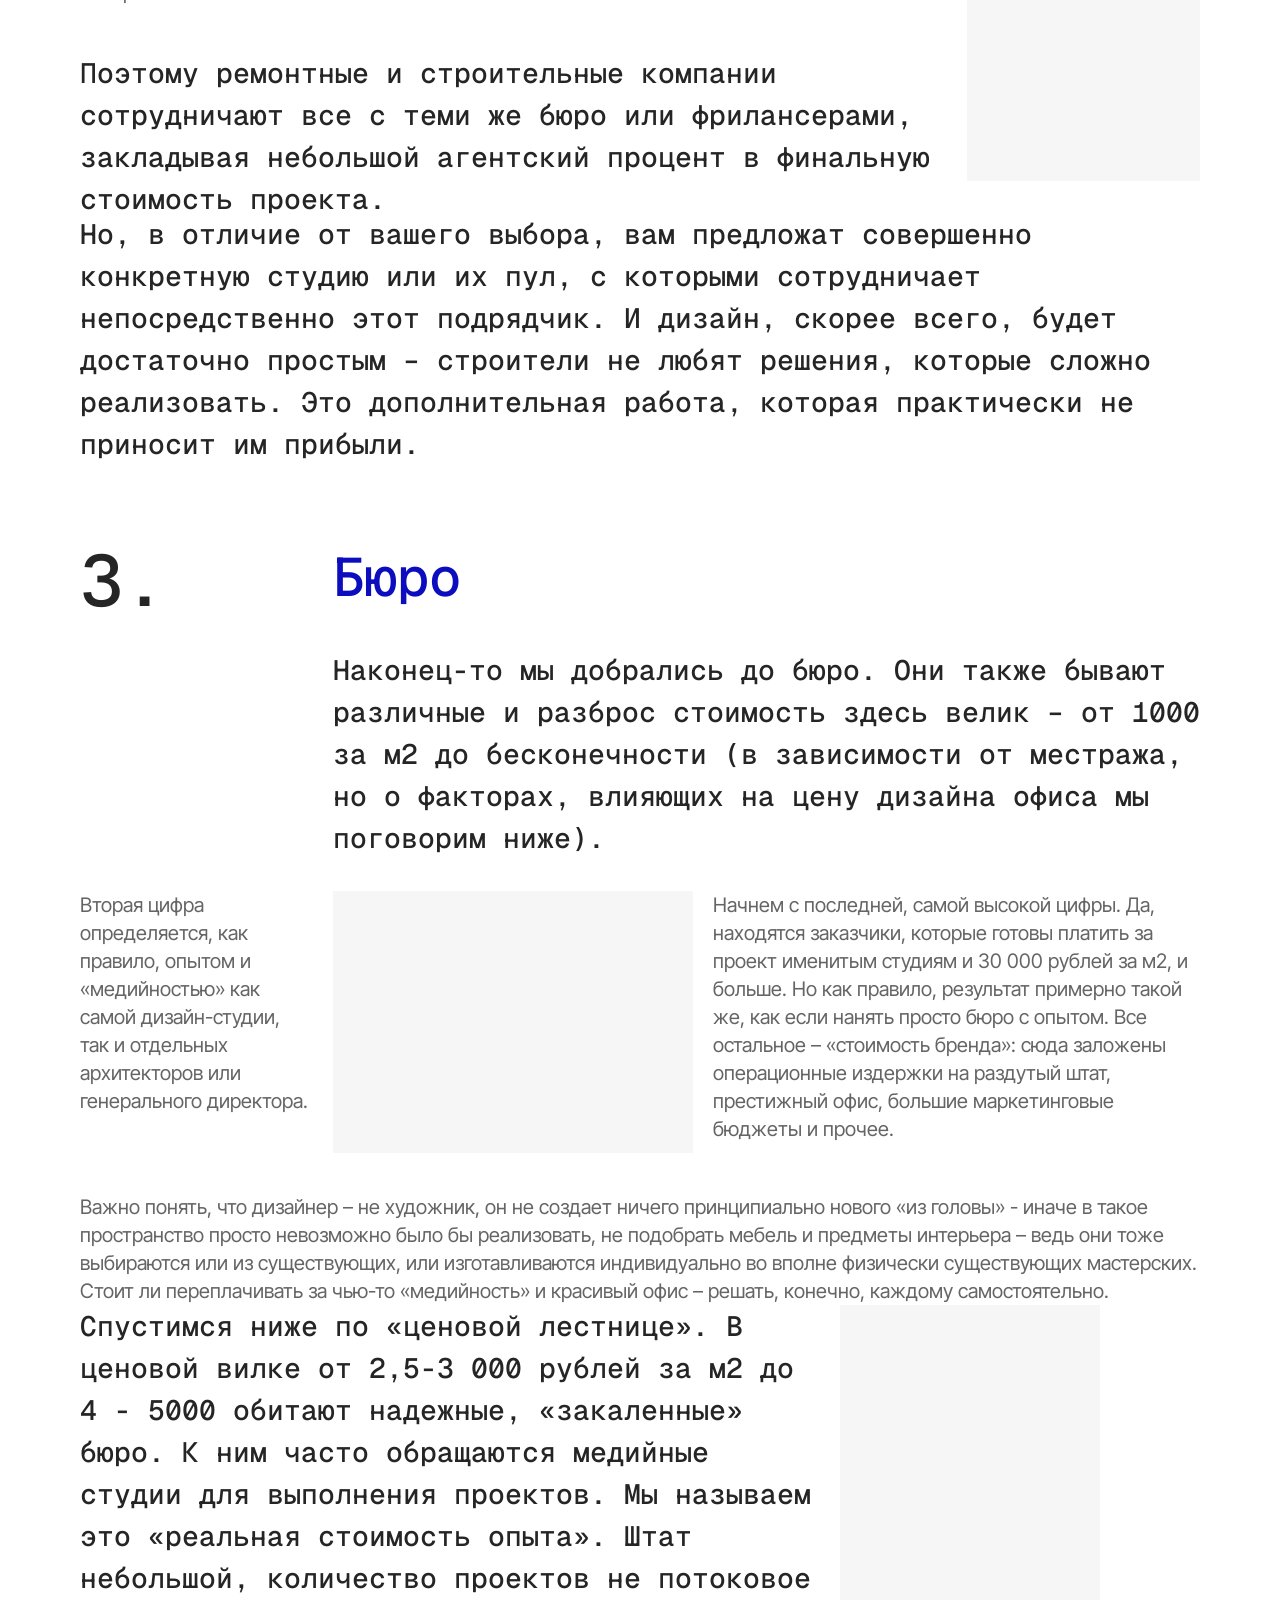
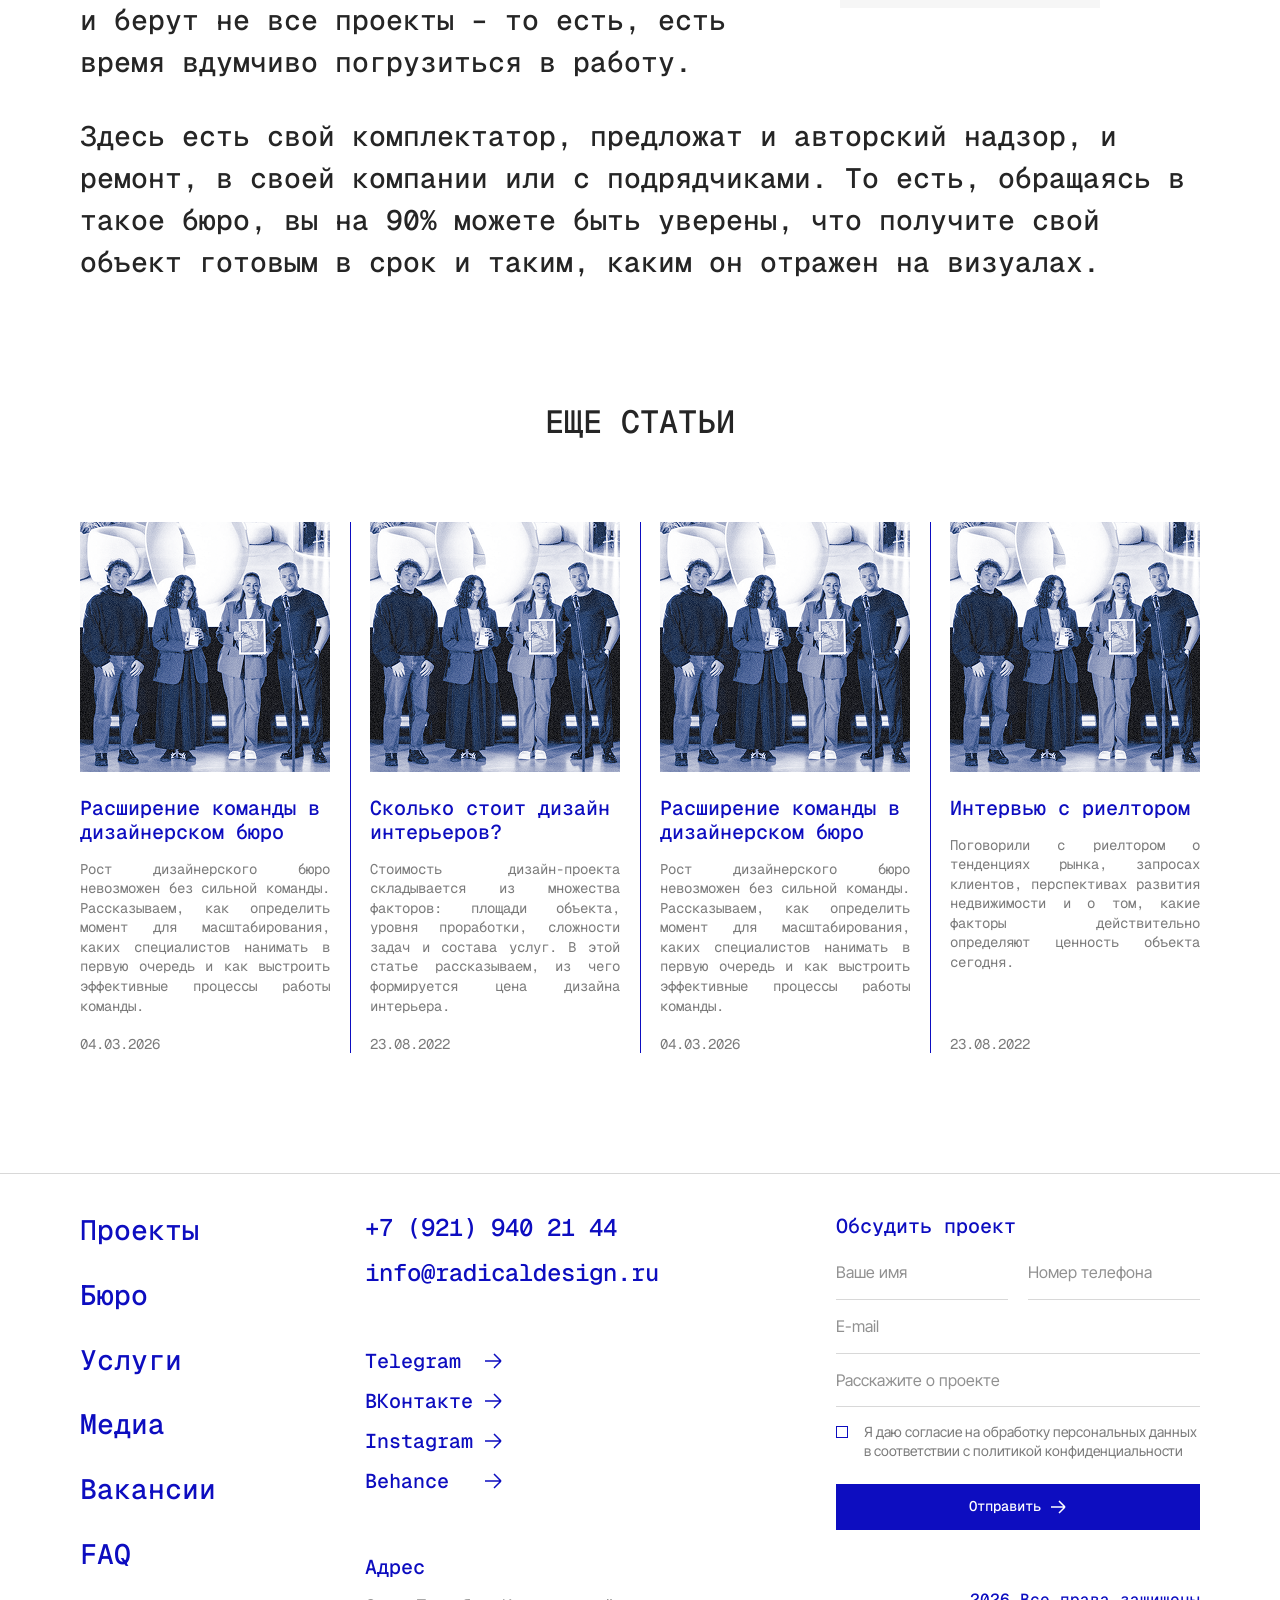
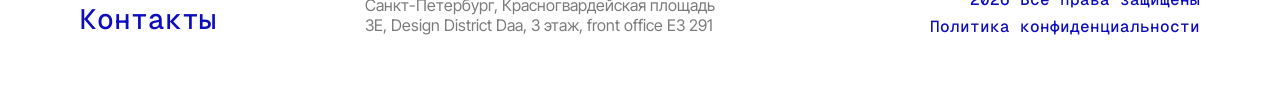
==== commit 2cfa3bbc: "Article "more articles" cards: match dates from media.html Cards showed a 22.05.2026 placeholder for" ====
--- a/article.html
+++ b/article.html
@@ -151,25 +151,25 @@
           <img class="media-card__img" src="assets/img/media-placeholder.png" alt="Расширение команды в дизайнерском бюро" loading="lazy">
           <h3 class="media-card__title">Расширение команды в дизайнерском бюро</h3>
           <p class="media-card__text">Рост дизайнерского бюро невозможен без сильной команды. Рассказываем, как определить момент для масштабирования, каких специалистов нанимать в первую очередь и как выстроить эффективные процессы работы команды.</p>
-          <span class="media-card__date">22.05.2026</span>
+          <span class="media-card__date">04.03.2026</span>
         </a>
         <a href="article.html" class="media-card">
           <img class="media-card__img" src="assets/img/media-placeholder.png" alt="Сколько стоит дизайн интерьеров?" loading="lazy">
           <h3 class="media-card__title">Сколько стоит дизайн интерьеров?</h3>
           <p class="media-card__text">Стоимость дизайн-проекта складывается из множества факторов: площади объекта, уровня проработки, сложности задач и состава услуг. В этой статье рассказываем, из чего формируется цена дизайна интерьера.</p>
-          <span class="media-card__date">22.05.2026</span>
+          <span class="media-card__date">23.08.2022</span>
         </a>
         <a href="#" class="media-card">
           <img class="media-card__img" src="assets/img/media-placeholder.png" alt="Расширение команды в дизайнерском бюро" loading="lazy">
           <h3 class="media-card__title">Расширение команды в дизайнерском бюро</h3>
           <p class="media-card__text">Рост дизайнерского бюро невозможен без сильной команды. Рассказываем, как определить момент для масштабирования, каких специалистов нанимать в первую очередь и как выстроить эффективные процессы работы команды.</p>
-          <span class="media-card__date">22.05.2026</span>
+          <span class="media-card__date">04.03.2026</span>
         </a>
         <a href="#" class="media-card">
           <img class="media-card__img" src="assets/img/media-placeholder.png" alt="Интервью с риелтором" loading="lazy">
           <h3 class="media-card__title">Интервью с риелтором</h3>
           <p class="media-card__text">Поговорили с риелтором о тенденциях рынка, запросах клиентов, перспективах развития недвижимости и о том, какие факторы действительно определяют ценность объекта сегодня.</p>
-          <span class="media-card__date">22.05.2026</span>
+          <span class="media-card__date">23.08.2022</span>
         </a>
       </div>
     </div>
--- a/assets/css/style.css
+++ b/assets/css/style.css
@@ -213,7 +213,7 @@
 
 .home-hero__tagline {
   margin: 0;
-  font-family: var(--font-body);
+  font-family: var(--font-mono);
   font-weight: 500;
   font-size: clamp(14px, 2vw, 20px);
   line-height: 1.2;
@@ -233,6 +233,10 @@
 }
 
 .home-hero .header__burger span {
+  background: var(--color-bg);
+}
+
+.home-hero .header__burger.is-open span {
   background: var(--color-accent);
 }
 
@@ -392,6 +396,10 @@
   color: var(--color-accent);
 }
 
+.mobile-menu__item--accent {
+  margin-top: 18px;
+}
+
 /* Hero */
 
 .hero {
@@ -825,6 +833,12 @@
 .cta__squiggle-reveal {
   stroke-dasharray: 1;
   stroke-dashoffset: 1;
+}
+
+.cta__squiggle-arrow {
+  stroke: #1515e0;
+  stroke-width: 3.5;
+  stroke-linejoin: round;
 }
 
 .cta__squiggle.is-drawn .cta__squiggle-reveal {
@@ -2004,6 +2018,7 @@
   font-weight: 500;
   font-size: 48px;
   line-height: 1.2;
+  text-transform: uppercase;
 }
 
 .vacancies__list {
@@ -2159,7 +2174,6 @@
   line-height: 1.2;
   white-space: nowrap;
   transform-origin: 50% 50%;
-  box-shadow: 0 2px 0 rgba(0, 0, 0, 0.12);
   animation-duration: var(--duration);
   animation-delay: var(--delay);
   animation-fill-mode: both;
@@ -2968,12 +2982,12 @@
   }
 
   .vacancy-badge {
-    padding: 2px 12px;
+    padding: 1px 4px;
     font-size: 20px;
   }
 
   .vacancy-badge--1 {
-    left: 154px;
+    left: 190px;
     top: 62px;
     transform: rotate(0deg);
   }
@@ -3320,6 +3334,14 @@
     font-size: 32px;
   }
 
+  .vacancies__title {
+    font-size: 32px;
+  }
+
+  .home-hero__content {
+    gap: 16px;
+  }
+
   .article__title {
     font-size: 28px;
   }
@@ -3337,6 +3359,14 @@
     bottom: -7px;
   }
 
+  .cta__intro {
+    gap: 16px;
+  }
+
+  .cta__form {
+    gap: 24px;
+  }
+
   /* Contacts */
   .contacts__br {
     display: none;
@@ -3524,7 +3554,19 @@
     font-size: 24px;
   }
 
+  .footer__social {
+    font-size: 16px;
+  }
+
+  .vacancies {
+    padding-top: 32px;
+  }
+
   /* Project page */
+  .project__pager {
+    align-items: flex-start;
+  }
+
   .project__pager-link {
     flex-direction: column;
     align-items: flex-start;
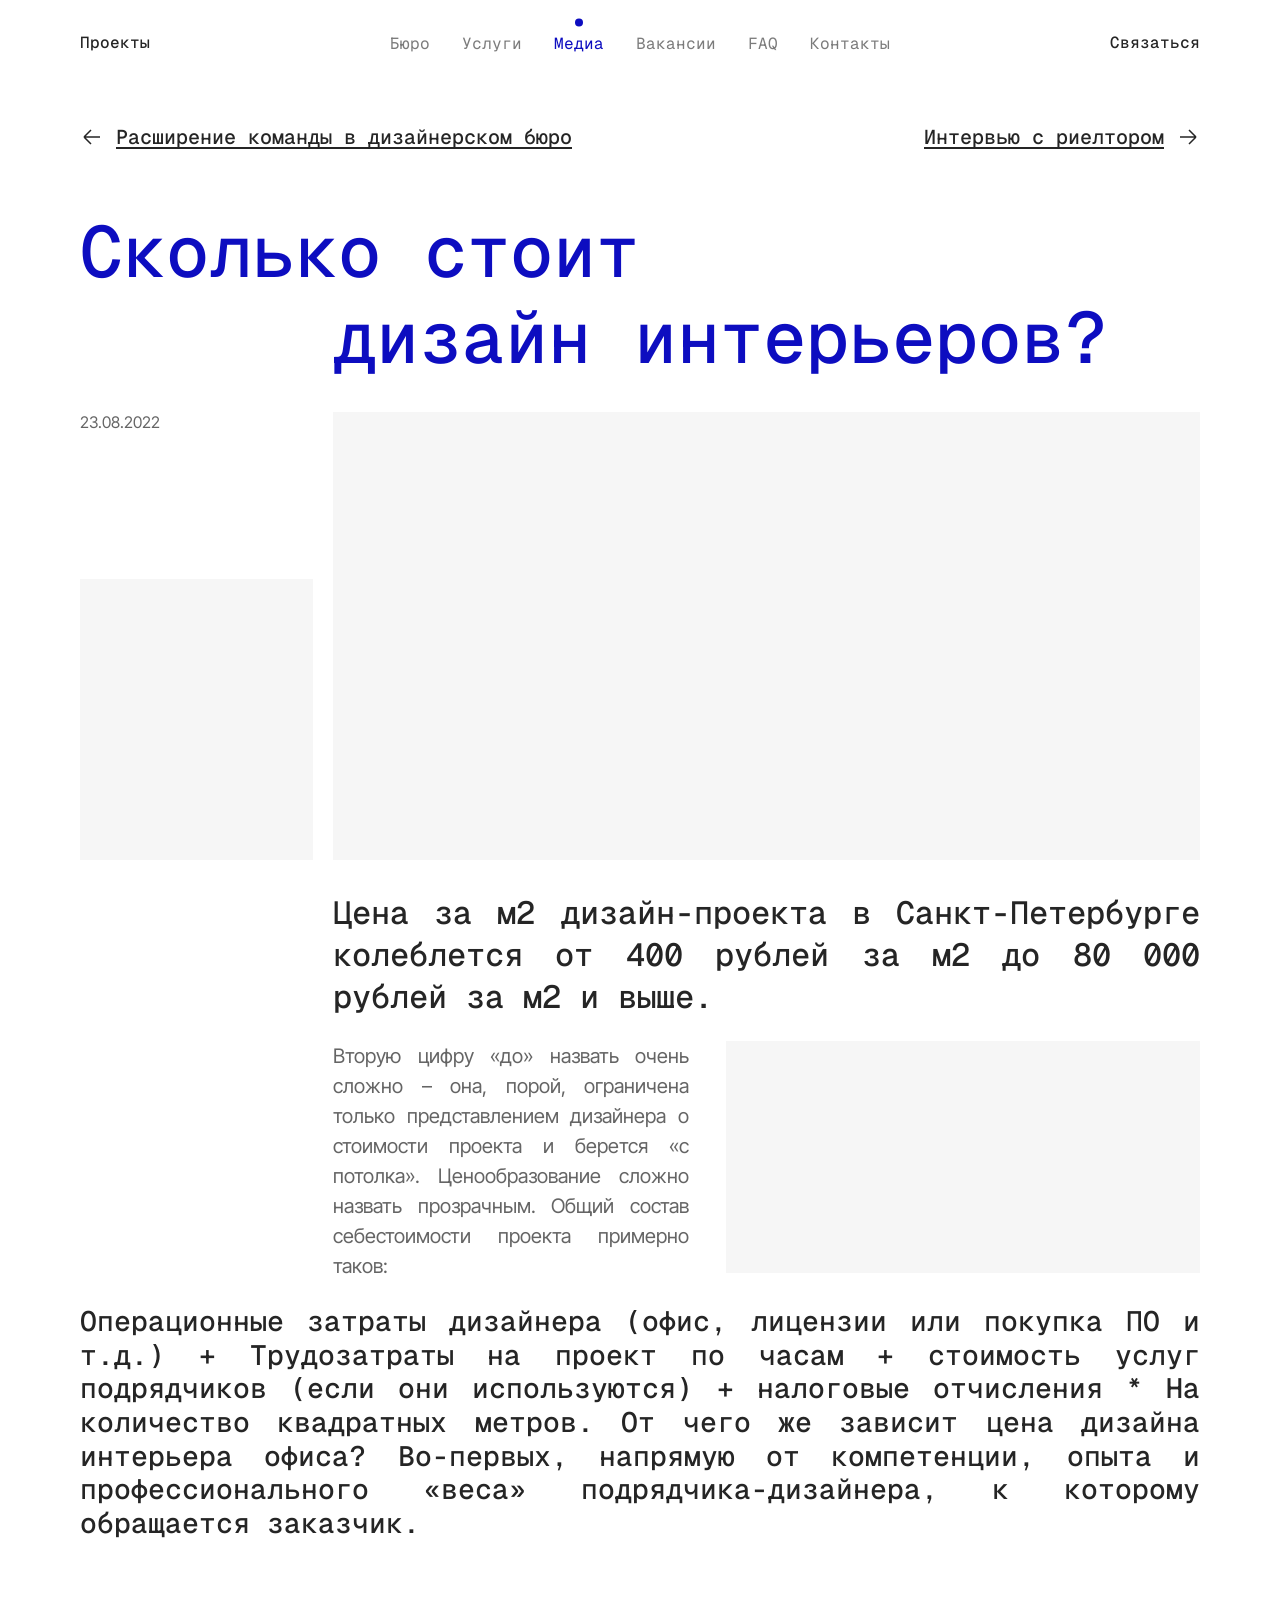
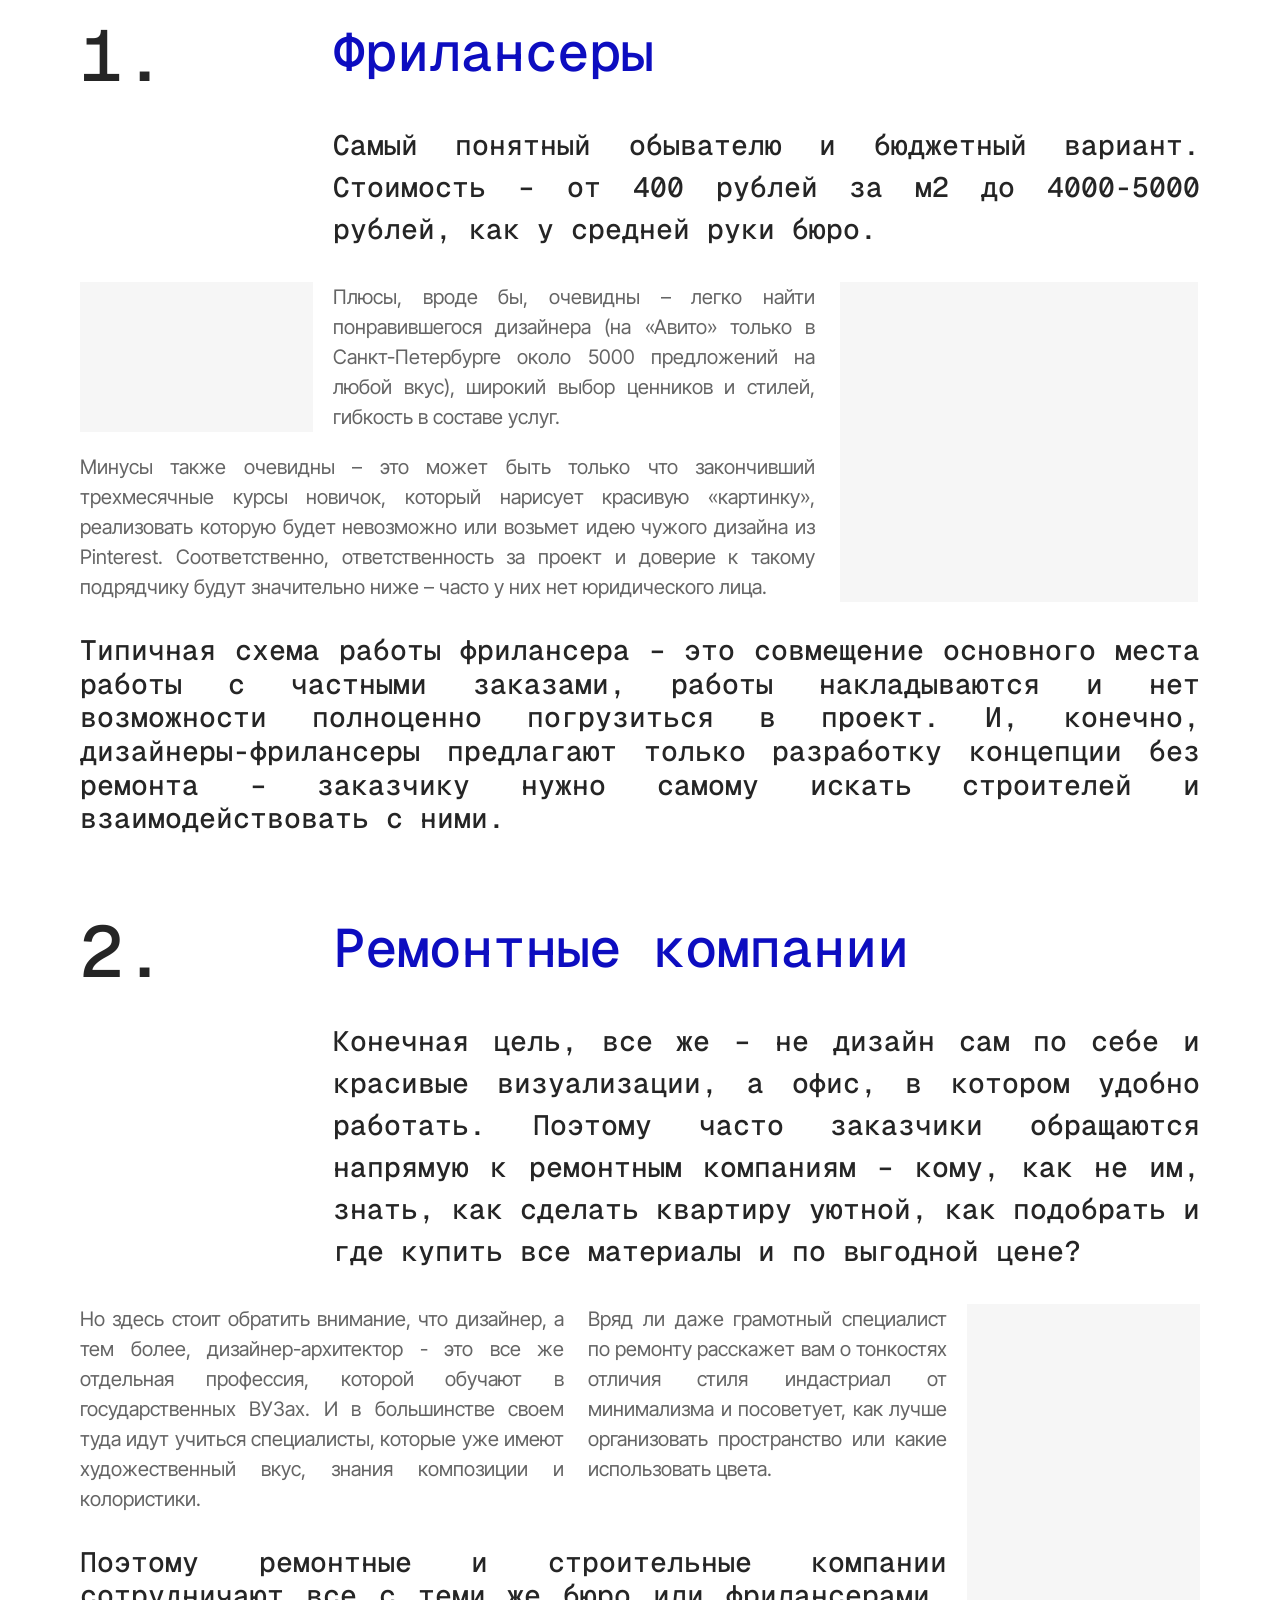
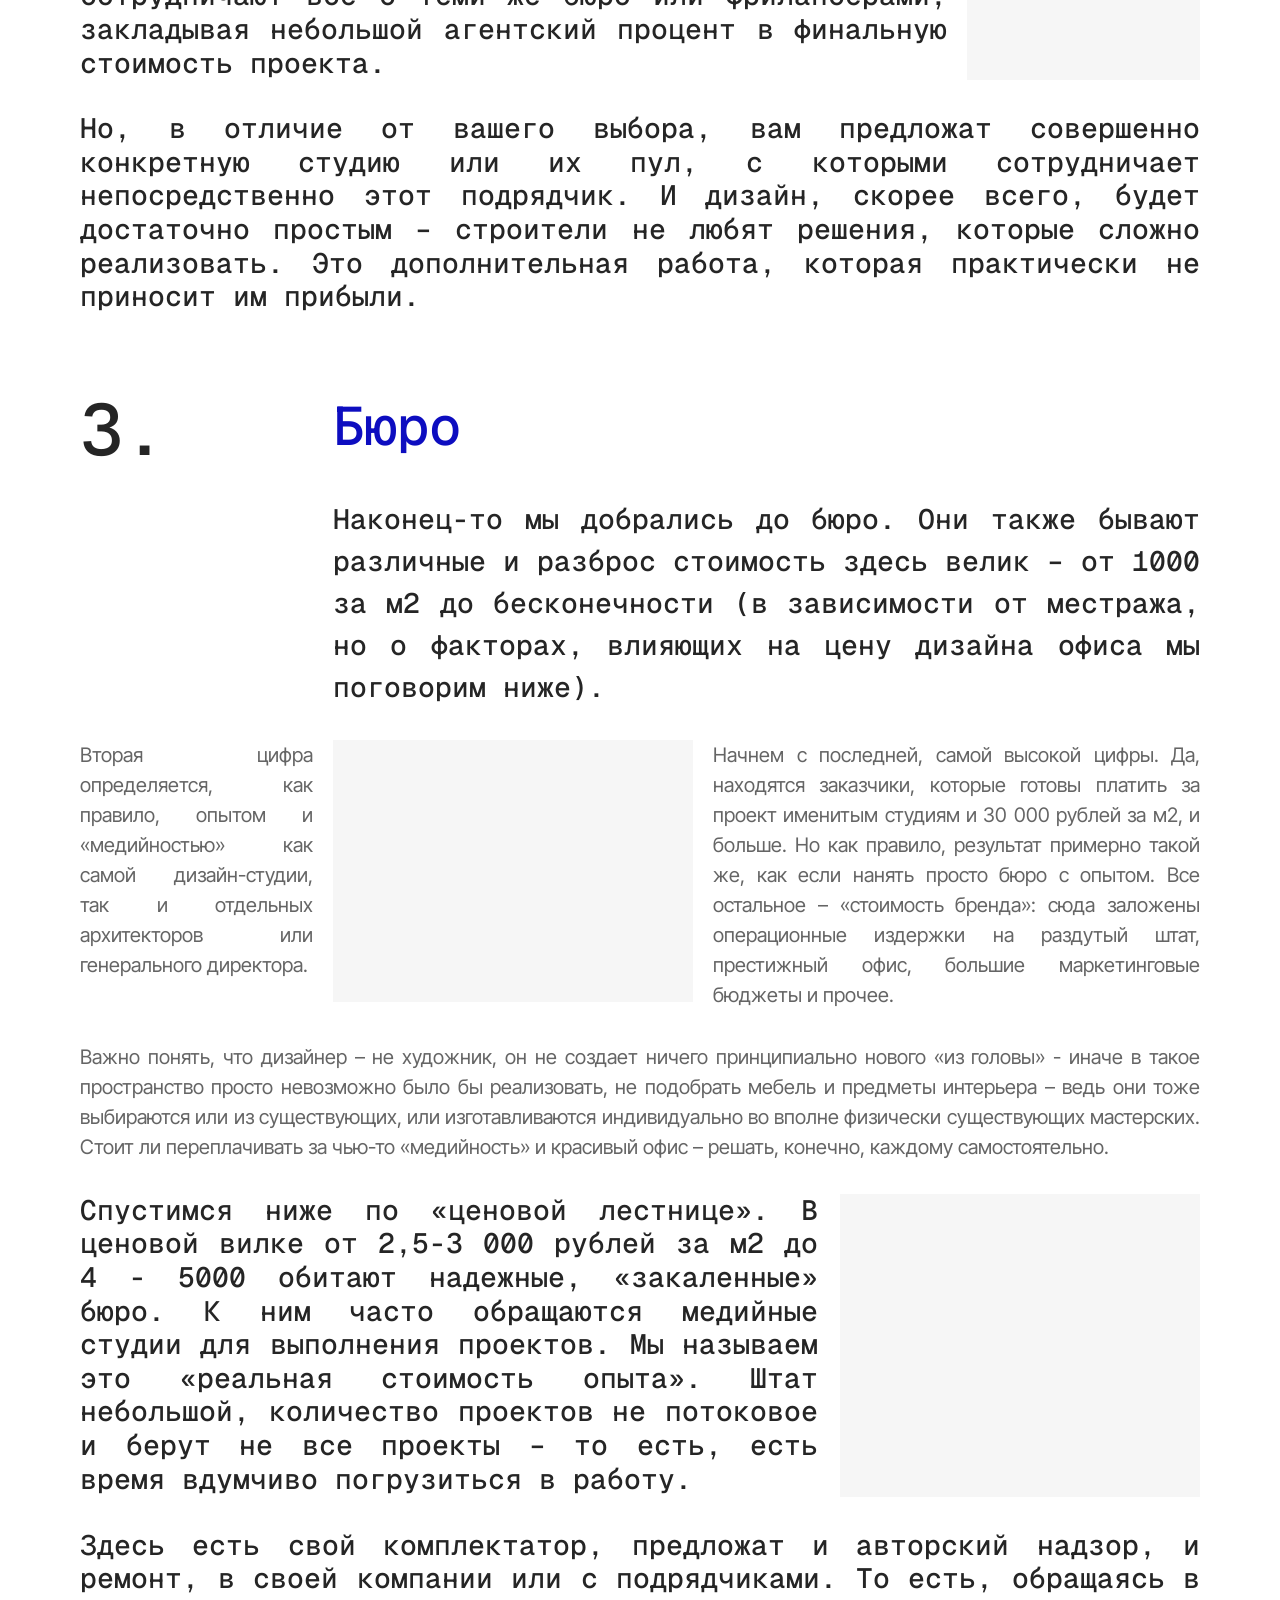
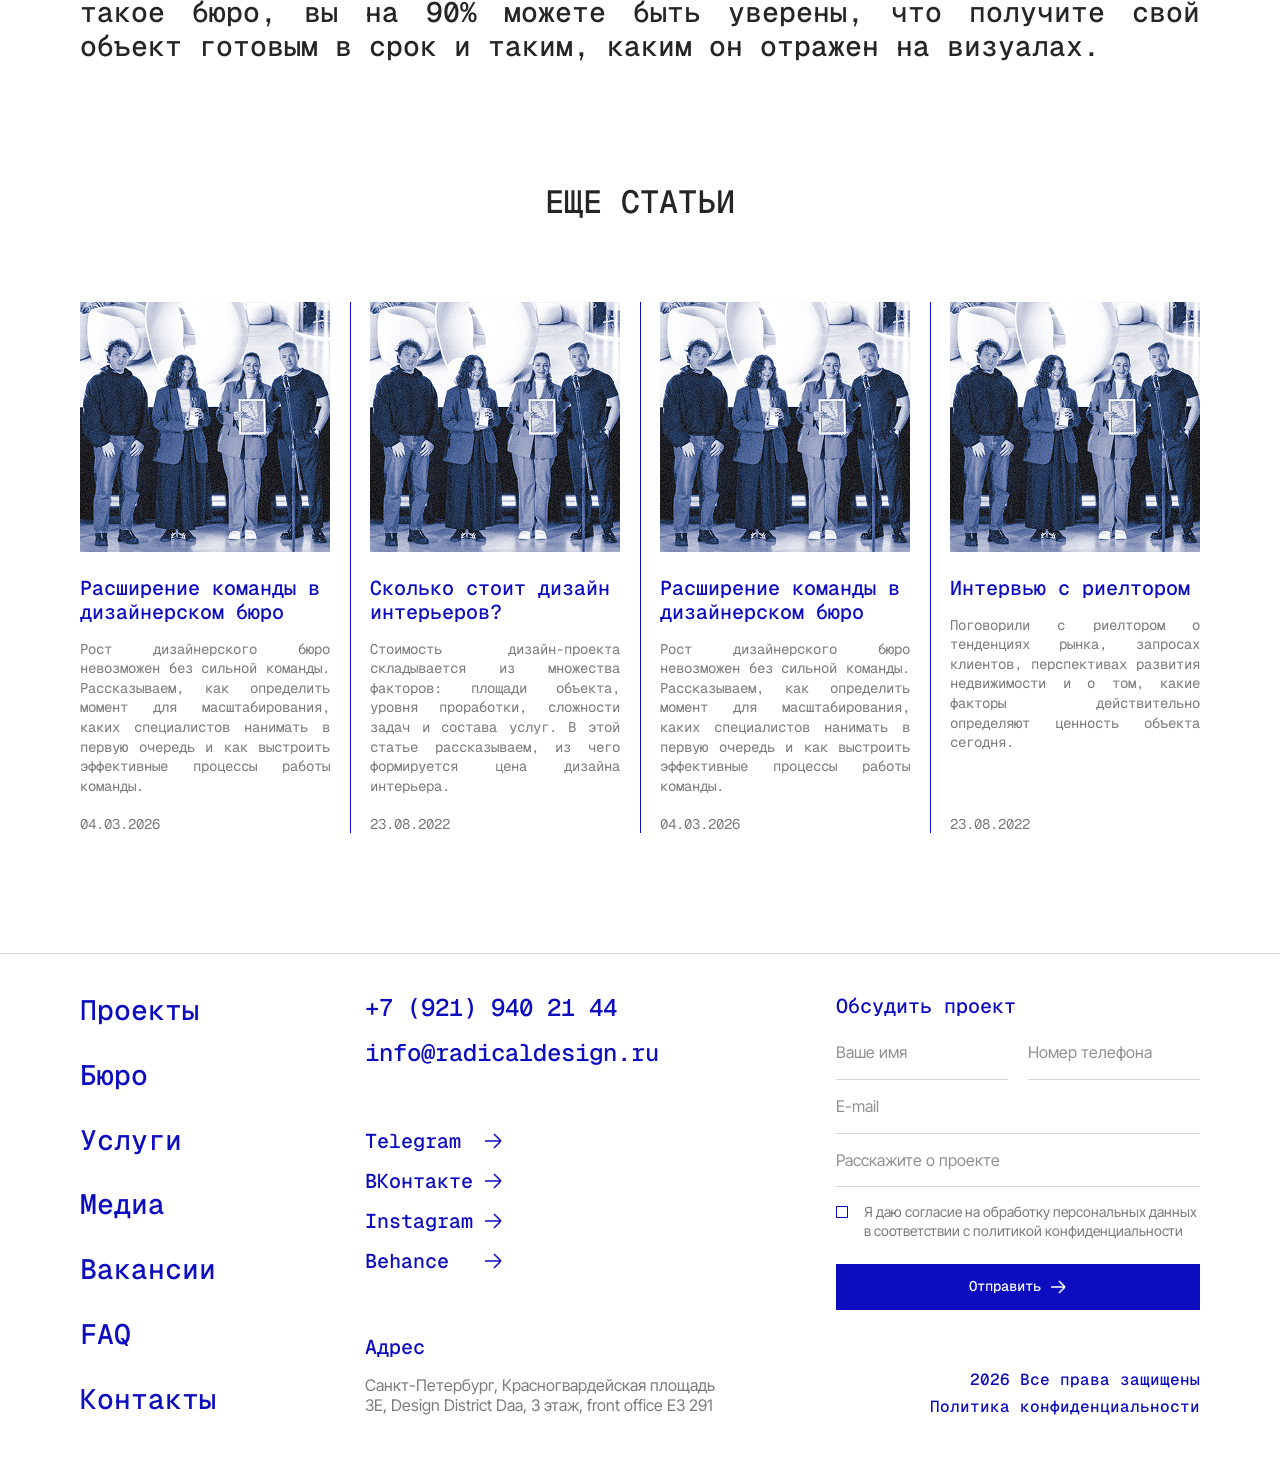
==== commit 0f1c2cee: "Article: rebuild photo/text rows as flow layout Rows were absolutely positioned with fixed heights t" ====
--- a/article.html
+++ b/article.html
@@ -92,10 +92,14 @@
       </div>
       <p class="article__section-intro">Самый понятный обывателю и бюджетный вариант. Стоимость – от 400 рублей за м2 до 4000-5000 рублей, как у средней руки бюро.</p>
 
-      <div class="article__abs-row article__abs-row--s1">
-        <div class="article__ph article__ph--s1a"></div>
-        <p class="article__side-text article__side-text--s1a">Плюсы, вроде бы, очевидны – легко найти понравившегося дизайнера (на «Авито» только в Санкт-Петербурге около 5000 предложений на любой вкус), широкий выбор ценников и стилей, гибкость в составе услуг.</p>
-        <p class="article__side-text article__side-text--s1b">Минусы также очевидны – это может быть только что закончивший трехмесячные курсы новичок, который нарисует красивую «картинку», реализовать которую будет невозможно или возьмет идею чужого дизайна из Pinterest. Соответственно, ответственность за проект и доверие к такому подрядчику будут значительно ниже – часто у них нет юридического лица.</p>
+      <div class="article__row article__row--s1">
+        <div class="article__col">
+          <div class="article__col-top">
+            <div class="article__ph article__ph--s1a"></div>
+            <p class="article__side-text article__side-text--s1a">Плюсы, вроде бы, очевидны – легко найти понравившегося дизайнера (на «Авито» только в Санкт-Петербурге около 5000 предложений на любой вкус), широкий выбор ценников и стилей, гибкость в составе услуг.</p>
+          </div>
+          <p class="article__side-text article__side-text--s1b">Минусы также очевидны – это может быть только что закончивший трехмесячные курсы новичок, который нарисует красивую «картинку», реализовать которую будет невозможно или возьмет идею чужого дизайна из Pinterest. Соответственно, ответственность за проект и доверие к такому подрядчику будут значительно ниже – часто у них нет юридического лица.</p>
+        </div>
         <div class="article__ph article__ph--s1b"></div>
       </div>
 
@@ -109,11 +113,15 @@
       </div>
       <p class="article__section-intro">Конечная цель, все же – не дизайн сам по себе и красивые визуализации, а офис, в котором удобно работать. Поэтому часто заказчики обращаются напрямую к ремонтным компаниям – кому, как не им, знать, как сделать квартиру уютной, как подобрать и где купить все материалы и по выгодной цене?</p>
 
-      <div class="article__abs-row article__abs-row--s2">
+      <div class="article__row article__row--s2">
         <div class="article__ph article__ph--s2"></div>
-        <p class="article__side-text article__side-text--s2a">Но здесь стоит обратить внимание, что дизайнер, а тем более, дизайнер-архитектор - это все же отдельная профессия, которой обучают в государственных ВУЗах. И в большинстве своем туда идут учиться специалисты, которые уже имеют художественный вкус, знания композиции и колористики.</p>
-        <p class="article__side-text article__side-text--s2b">Вряд ли даже грамотный специалист по ремонту расскажет вам о тонкостях отличия стиля индастриал от минимализма и посоветует, как лучше организовать пространство или какие использовать цвета.</p>
-        <p class="article__wide article__wide--s2">Поэтому ремонтные и строительные компании сотрудничают все с теми же бюро или фрилансерами, закладывая небольшой агентский процент в финальную стоимость проекта.</p>
+        <div class="article__col">
+          <div class="article__col-top">
+            <p class="article__side-text article__side-text--s2a">Но здесь стоит обратить внимание, что дизайнер, а тем более, дизайнер-архитектор - это все же отдельная профессия, которой обучают в государственных ВУЗах. И в большинстве своем туда идут учиться специалисты, которые уже имеют художественный вкус, знания композиции и колористики.</p>
+            <p class="article__side-text article__side-text--s2b">Вряд ли даже грамотный специалист по ремонту расскажет вам о тонкостях отличия стиля индастриал от минимализма и посоветует, как лучше организовать пространство или какие использовать цвета.</p>
+          </div>
+          <p class="article__wide article__wide--s2">Поэтому ремонтные и строительные компании сотрудничают все с теми же бюро или фрилансерами, закладывая небольшой агентский процент в финальную стоимость проекта.</p>
+        </div>
       </div>
 
       <p class="article__wide">Но, в отличие от вашего выбора, вам предложат совершенно конкретную студию или их пул, с которыми сотрудничает непосредственно этот подрядчик. И дизайн, скорее всего, будет достаточно простым – строители не любят решения, которые сложно реализовать. Это дополнительная работа, которая практически не приносит им прибыли.</p>
@@ -126,14 +134,11 @@
       </div>
       <p class="article__section-intro">Наконец-то мы добрались до бюро. Они также бывают различные и разброс стоимость здесь велик – от 1000 за м2 до бесконечности (в зависимости от местража, но о факторах, влияющих на цену дизайна офиса мы поговорим ниже).</p>
 
-      <div class="article__abs-row article__abs-row--s3a">
+      <div class="article__grid article__grid--s3">
         <p class="article__side-text article__side-text--s3a">Вторая цифра определяется, как правило, опытом и «медийностью» как самой дизайн-студии, так и отдельных архитекторов или генерального директора.</p>
         <p class="article__side-text article__side-text--s3b">Начнем с последней, самой высокой цифры. Да, находятся заказчики, которые готовы платить за проект именитым студиям и 30 000 рублей за м2, и больше. Но как правило, результат примерно такой же, как если нанять просто бюро с опытом. Все остальное – «стоимость бренда»: сюда заложены операционные издержки на раздутый штат, престижный офис, большие маркетинговые бюджеты и прочее.</p>
-      </div>
-
-      <div class="article__float-row article__float-row--s3">
         <div class="article__ph article__ph--s3a"></div>
-        <p class="article__side-text">Важно понять, что дизайнер – не художник, он не создает ничего принципиально нового «из головы» - иначе в такое пространство просто невозможно было бы реализовать, не подобрать мебель и предметы интерьера – ведь они тоже выбираются или из существующих, или изготавливаются индивидуально во вполне физически существующих мастерских. Стоит ли переплачивать за чью-то «медийность» и красивый офис – решать, конечно, каждому самостоятельно.</p>
+        <p class="article__side-text article__side-text--s3c">Важно понять, что дизайнер – не художник, он не создает ничего принципиально нового «из головы» - иначе в такое пространство просто невозможно было бы реализовать, не подобрать мебель и предметы интерьера – ведь они тоже выбираются или из существующих, или изготавливаются индивидуально во вполне физически существующих мастерских. Стоит ли переплачивать за чью-то «медийность» и красивый офис – решать, конечно, каждому самостоятельно.</p>
       </div>
 
       <div class="article__row article__row--s3b">
--- a/assets/css/style.css
+++ b/assets/css/style.css
@@ -574,12 +574,11 @@
   display: flex;
   align-items: center;
   padding: 20px 0;
-  border-bottom: 1px solid var(--color-border);
   color: var(--color-text);
   transition: color 0.2s ease;
 }
 
-.awards__list .award:first-child {
+.award + .award {
   border-top: 1px solid var(--color-border);
 }
 
@@ -1406,6 +1405,7 @@
   flex-direction: column;
   align-items: center;
   gap: 36px;
+  margin-top: 60px;
 }
 
 .project__slider-media {
@@ -1462,6 +1462,7 @@
   display: flex;
   flex-direction: column;
   gap: 60px;
+  margin-top: 60px;
 }
 
 .project__media-row {
@@ -1517,6 +1518,7 @@
   width: 100%;
   aspect-ratio: 1120 / 631;
   overflow: hidden;
+  margin-top: 60px;
 }
 
 .project__video img {
@@ -1561,6 +1563,7 @@
   display: flex;
   flex-direction: column;
   gap: 32px;
+  margin-top: 60px;
 }
 
 .authors__title {
@@ -2070,7 +2073,7 @@
 .vacancy__title {
   font-family: var(--font-mono);
   font-weight: 500;
-  font-size: 24px;
+  font-size: 20px;
   line-height: 1.2;
 }
 
@@ -2124,17 +2127,13 @@
 }
 
 .vacancy__list-items li {
-  position: relative;
-  padding-left: 16px;
   font-size: 16px;
   line-height: 1.3;
   opacity: 0.6;
 }
 
 .vacancy__list-items li::before {
-  content: "—";
-  position: absolute;
-  left: 0;
+  content: "— ";
 }
 
 .vacancy__contact {
@@ -2455,8 +2454,8 @@
 .contacts__address {
   margin: 0;
   font-family: var(--font-mono);
-  font-weight: 400;
-  font-size: 20px;
+  font-weight: 500;
+  font-size: 24px;
   line-height: 1.5;
   color: var(--color-text);
 }
@@ -2476,8 +2475,8 @@
 
 .contacts__label {
   font-family: var(--font-mono);
-  font-weight: 400;
-  font-size: 20px;
+  font-weight: 500;
+  font-size: 24px;
   line-height: 1.2;
   color: var(--color-text);
   opacity: 0.5;
@@ -2493,7 +2492,7 @@
 
 .contacts__email {
   font-family: var(--font-mono);
-  font-weight: 400;
+  font-weight: 500;
   font-size: 24px;
   line-height: 1.2;
   color: var(--color-text);
@@ -2563,6 +2562,19 @@
   background: var(--color-accent);
 }
 
+/* Horizontal divider between rows — first card of every row after the first,
+   centered in the existing 40px row gap (20px to the date above, 20px to the
+   image below), spanning all 4 columns */
+.media-card:nth-child(4n+1):not(:first-child)::after {
+  content: "";
+  position: absolute;
+  top: -20px;
+  left: 0;
+  width: calc(400% + 120px);
+  height: 1px;
+  background: var(--color-accent);
+}
+
 .media-card__img {
   display: block;
   width: 100%;
@@ -2683,6 +2695,7 @@
   font-size: 32px;
   line-height: 1.3;
   color: var(--color-text);
+  text-align: justify;
 }
 
 .article__lead-row {
@@ -2707,8 +2720,9 @@
   font-family: var(--font-mono);
   font-weight: 500;
   font-size: 28px;
-  line-height: 1.5;
+  line-height: 1.2;
   color: var(--color-text);
+  text-align: justify;
 }
 
 .article__section .article__wide {
@@ -2726,9 +2740,10 @@
   font-family: var(--font-body);
   font-weight: 400;
   font-size: 20px;
-  line-height: 1.4;
+  line-height: 1.5;
   color: var(--color-text);
   opacity: 0.7;
+  text-align: justify;
 }
 
 .article__ph {
@@ -2773,66 +2788,88 @@
   font-size: 28px;
   line-height: 1.5;
   color: var(--color-text);
-}
-
-/* Rows with absolutely-positioned children, matching exact Figma coordinates */
-
-.article__abs-row {
-  position: relative;
+  text-align: justify;
+}
+
+/* Photo/text rows. Column widths come from Figma, but heights flow from the
+   content so longer copy pushes the layout down instead of overlapping it. */
+
+.article__row {
+  display: flex;
+  align-items: flex-start;
   margin-bottom: 32px;
 }
 
-.article__abs-row .article__ph,
-.article__abs-row .article__side-text {
-  position: absolute;
-}
-
-.article__abs-row--s1 {
-  height: 320px;
-}
-
-.article__ph--s1a { left: 0; top: 0; width: 233px; height: 150px; }
-.article__side-text--s1a { left: 253px; top: 0; width: 484px; }
-.article__ph--s1b { left: 760px; top: 0; width: 358px; height: 320px; }
-.article__side-text--s1b { left: 0; top: 170px; width: 735px; }
-
-.article__abs-row--s2 {
+/* Text column that stacks a two-up row above a full-width paragraph */
+.article__col {
+  display: flex;
+  flex-direction: column;
+  gap: 32px;
+}
+
+.article__col-top {
+  display: flex;
+  align-items: flex-start;
+}
+
+.article__row--s1 {
+  gap: 25px;
+}
+
+.article__row--s1 .article__col {
+  flex: 0 0 735px;
+  gap: 20px;
+}
+
+.article__row--s1 .article__col-top {
+  gap: 20px;
+}
+
+.article__ph--s1a { flex: 0 0 233px; height: 150px; }
+.article__side-text--s1a { flex: 1; min-width: 0; }
+.article__ph--s1b { flex: 0 0 358px; height: 320px; }
+
+.article__row--s2 {
+  gap: 20px;
+}
+
+.article__row--s2 .article__col {
+  flex: 0 0 867px;
+}
+
+.article__row--s2 .article__col-top {
+  gap: 24px;
+}
+
+/* Photo sits first in the DOM so it can float right on mobile */
+.article__ph--s2 {
+  order: 2;
+  flex: 0 0 233px;
   height: 376px;
 }
 
-.article__ph--s2 { left: 887px; top: 0; width: 233px; height: 376px; }
-.article__side-text--s2a { left: 0; top: 5px; width: 484px; }
-.article__side-text--s2b { left: 508px; top: 5px; width: 360px; }
+.article__side-text--s2a { flex: 0 0 484px; }
+.article__side-text--s2b { flex: 1; min-width: 0; }
 
 .article__wide--s2 {
-  position: absolute;
-  left: 0;
-  top: 247px;
-  width: 867px;
   margin: 0;
 }
 
-.article__abs-row--s3a {
-  height: 270px;
-}
-
-.article__side-text--s3a { left: 0; top: 0; width: 233px; }
-.article__side-text--s3b { left: 633px; top: 0; width: 487px; }
-
-/* Photo lives with the paragraph it wraps on mobile; on desktop it is pulled
-   back up into the row above (row height 270 + its 32px margin). */
-
-.article__float-row {
-  position: relative;
-}
-
-.article__ph--s3a {
-  position: absolute;
-  left: 253px;
-  top: -302px;
-  width: 360px;
-  height: 262px;
-}
+/* Grid lets the photo sit between the two text columns on desktop while
+   staying next to the paragraph it wraps on mobile (DOM order is the mobile
+   one; grid-column/row place it for desktop). */
+
+.article__grid--s3 {
+  display: grid;
+  grid-template-columns: 233px 360px 487px;
+  gap: 32px 20px;
+  margin-bottom: 32px;
+}
+
+.article__side-text--s3a { grid-column: 1; grid-row: 1; }
+.article__ph--s3a { grid-column: 2; grid-row: 1; height: 262px; }
+.article__side-text--s3b { grid-column: 3; grid-row: 1; }
+.article__side-text--s3c { grid-column: 1 / -1; grid-row: 2; }
 
 .article__row--s3b {
   display: flex;
@@ -2863,34 +2900,6 @@
   line-height: 1.2;
   text-transform: uppercase;
   text-align: center;
-}
-
-.article__row--s2 > :nth-child(1) {
-  flex: 2;
-}
-
-.article__row--s2 > :nth-child(2) {
-  flex: 2;
-}
-
-.article__row--s2 > :nth-child(3) {
-  flex: 1;
-}
-
-.article__row--s3 > :nth-child(1) {
-  flex: 1;
-}
-
-.article__row--s3 > :nth-child(2) {
-  flex: 2;
-}
-
-.article__row--s3 > :nth-child(3) {
-  flex: 2;
-}
-
-.article__row--s3b > :nth-child(2) {
-  flex: 0 0 260px;
 }
 
 /* Responsive */
@@ -3158,7 +3167,8 @@
 
   /* Stacked columns break the nth(4n+1) row math for the desktop vertical
      divider, so swap it for a horizontal rule above each card instead */
-  .media-card:not(:nth-child(4n+1))::before {
+  .media-card:not(:nth-child(4n+1))::before,
+  .media-card:nth-child(4n+1):not(:first-child)::after {
     display: none;
   }
 
@@ -3762,25 +3772,21 @@
     text-align: justify;
   }
 
-  /* Absolute rows become plain flow */
-  .article__abs-row,
-  .article__abs-row--s1,
-  .article__abs-row--s2,
-  .article__abs-row--s3a {
-    height: auto;
+  /* Desktop columns collapse into one; wrappers go transparent so the
+     floats below sit in the row's own block context */
+  .article__row {
+    display: block;
     margin-bottom: 24px;
   }
 
-  .article__abs-row .article__ph,
-  .article__abs-row .article__side-text,
-  .article__abs-row .article__wide {
-    position: static;
-    left: auto;
-    top: auto;
-  }
-
-  .article__abs-row .article__side-text {
-    width: auto;
+  .article__col,
+  .article__col-top {
+    display: contents;
+  }
+
+  .article__grid--s3 {
+    display: block;
+    margin-bottom: 24px;
   }
 
   /* 1. Фрилансеры */
@@ -3807,7 +3813,7 @@
   }
 
   /* 2. Ремонтные компании */
-  .article__abs-row--s2 {
+  .article__row--s2 {
     margin-bottom: 16px;
   }
 
@@ -3838,17 +3844,12 @@
   }
 
   .article__ph--s3a {
-    position: static;
     float: left;
     width: 133px;
     height: 216px;
     margin: 0 10px 0 0;
   }
 
-  .article__float-row {
-    margin-bottom: 24px;
-  }
-
   .article__row--s3b {
     flex-direction: column;
     gap: 24px;
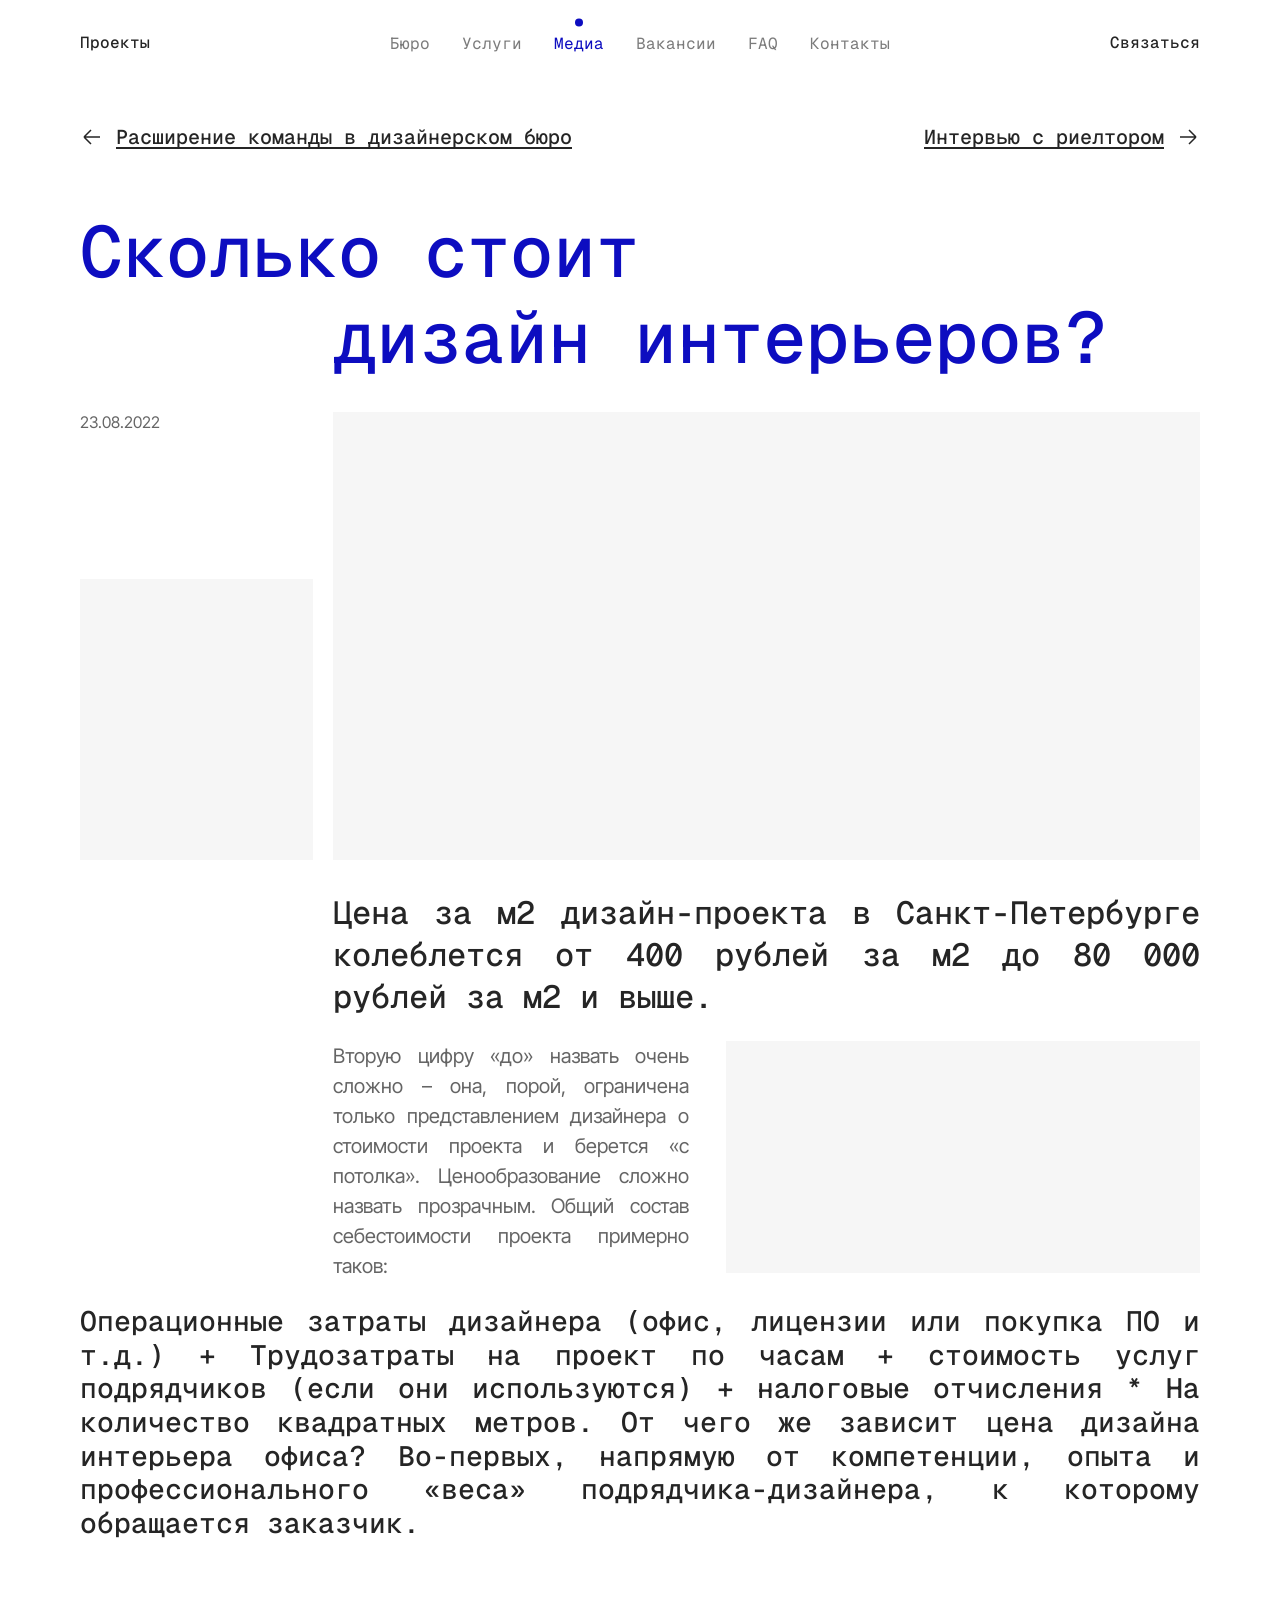
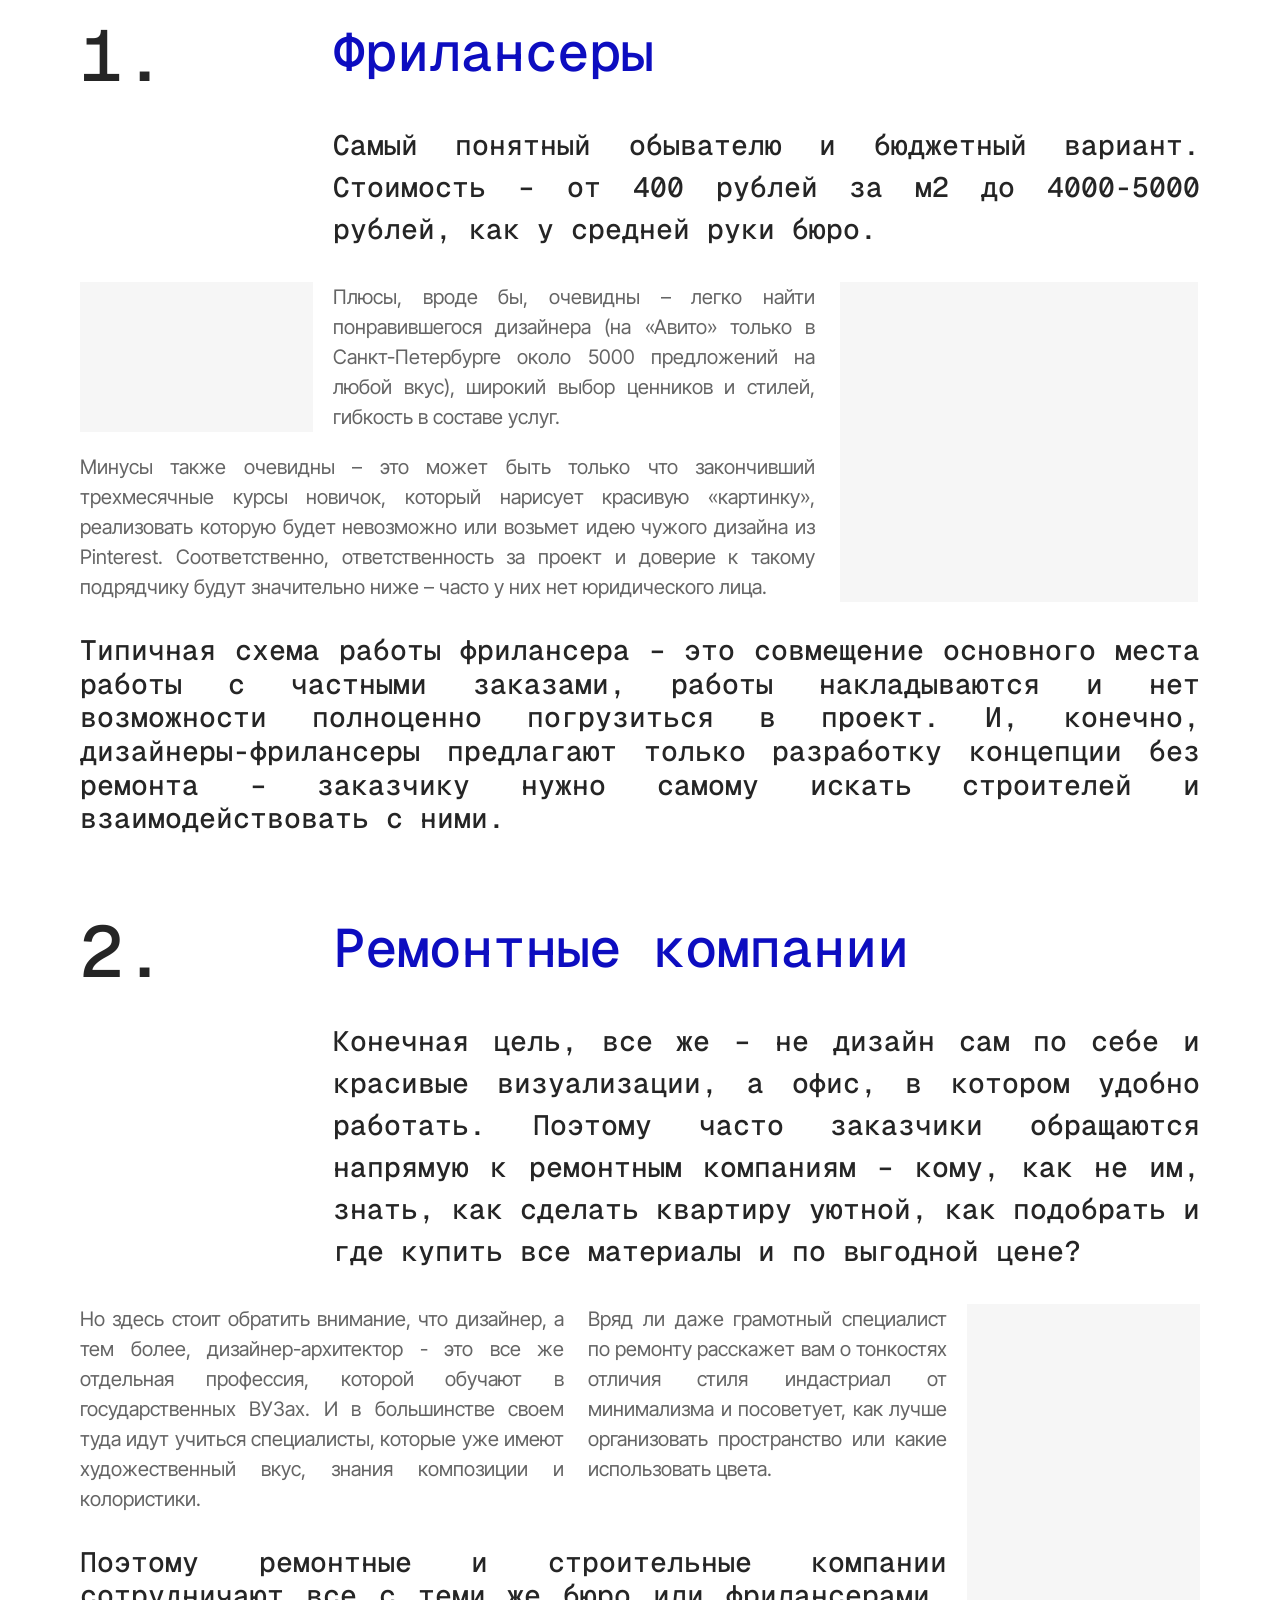
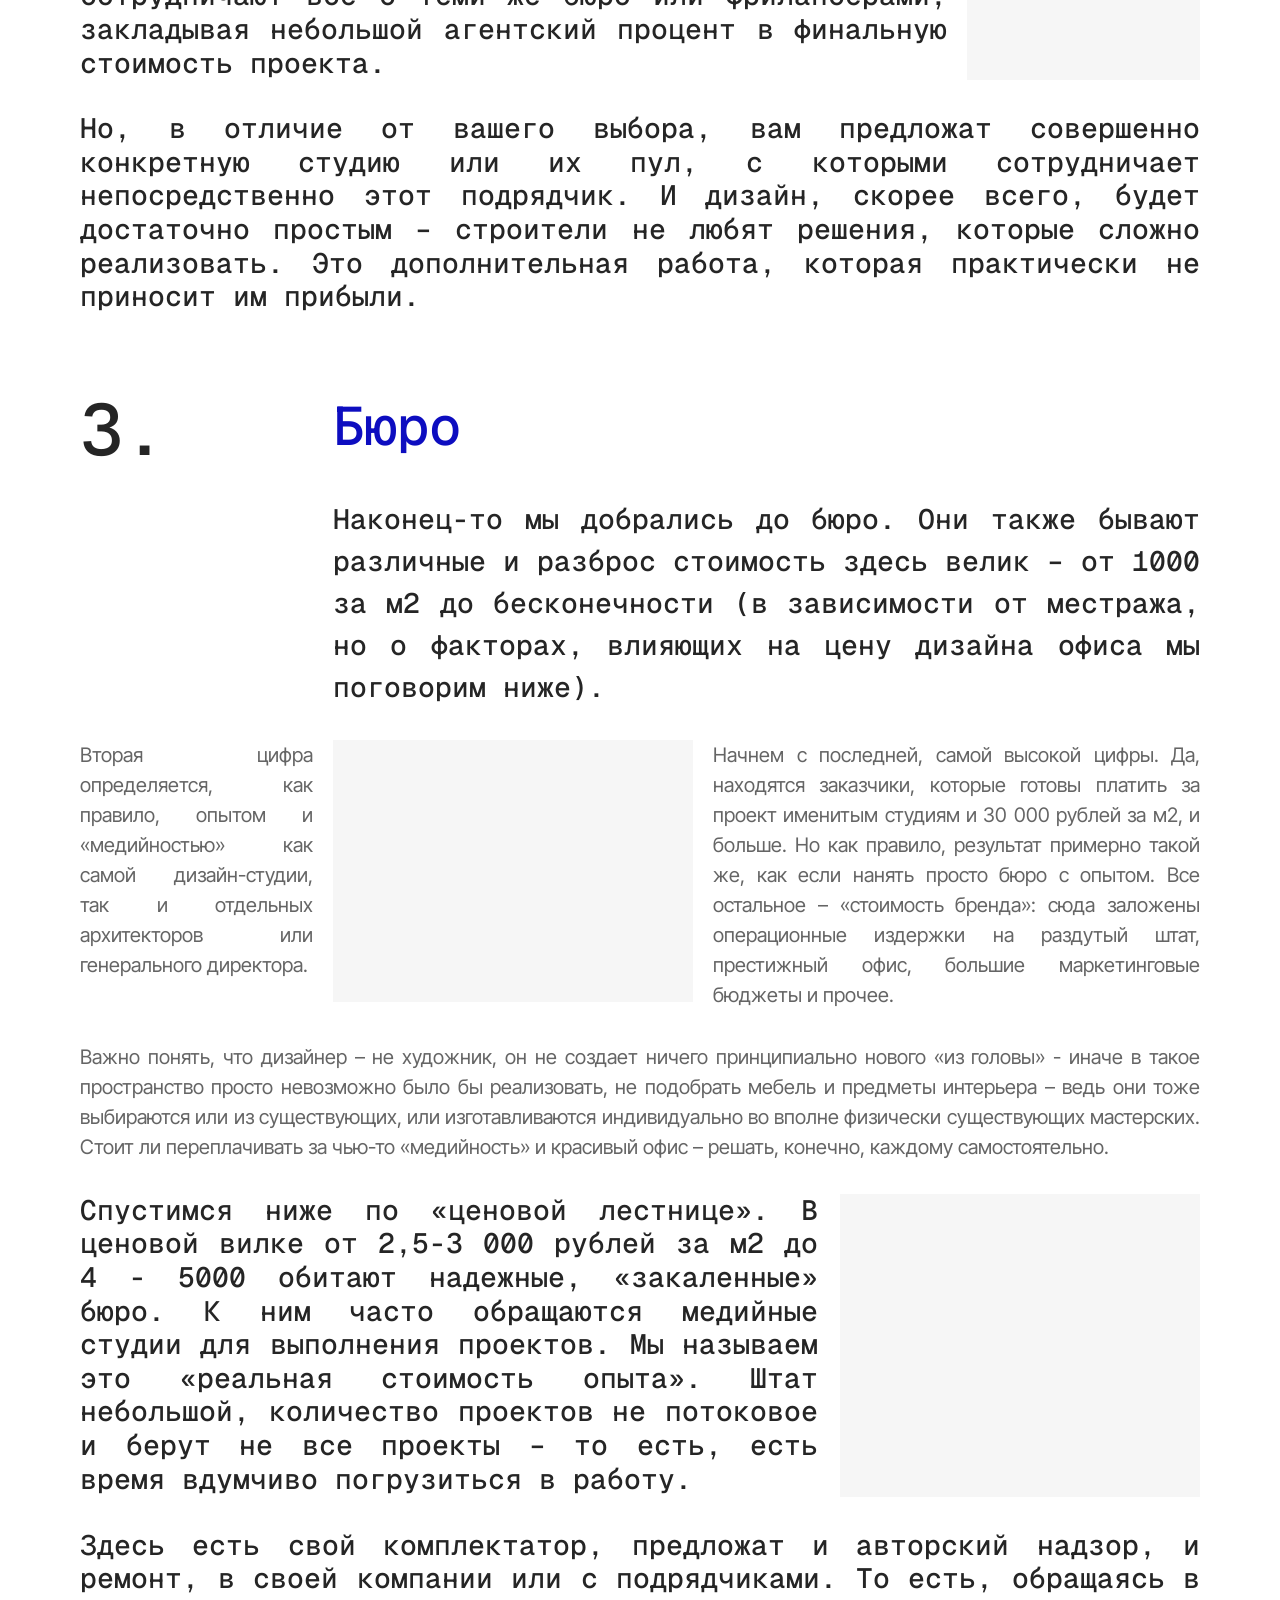
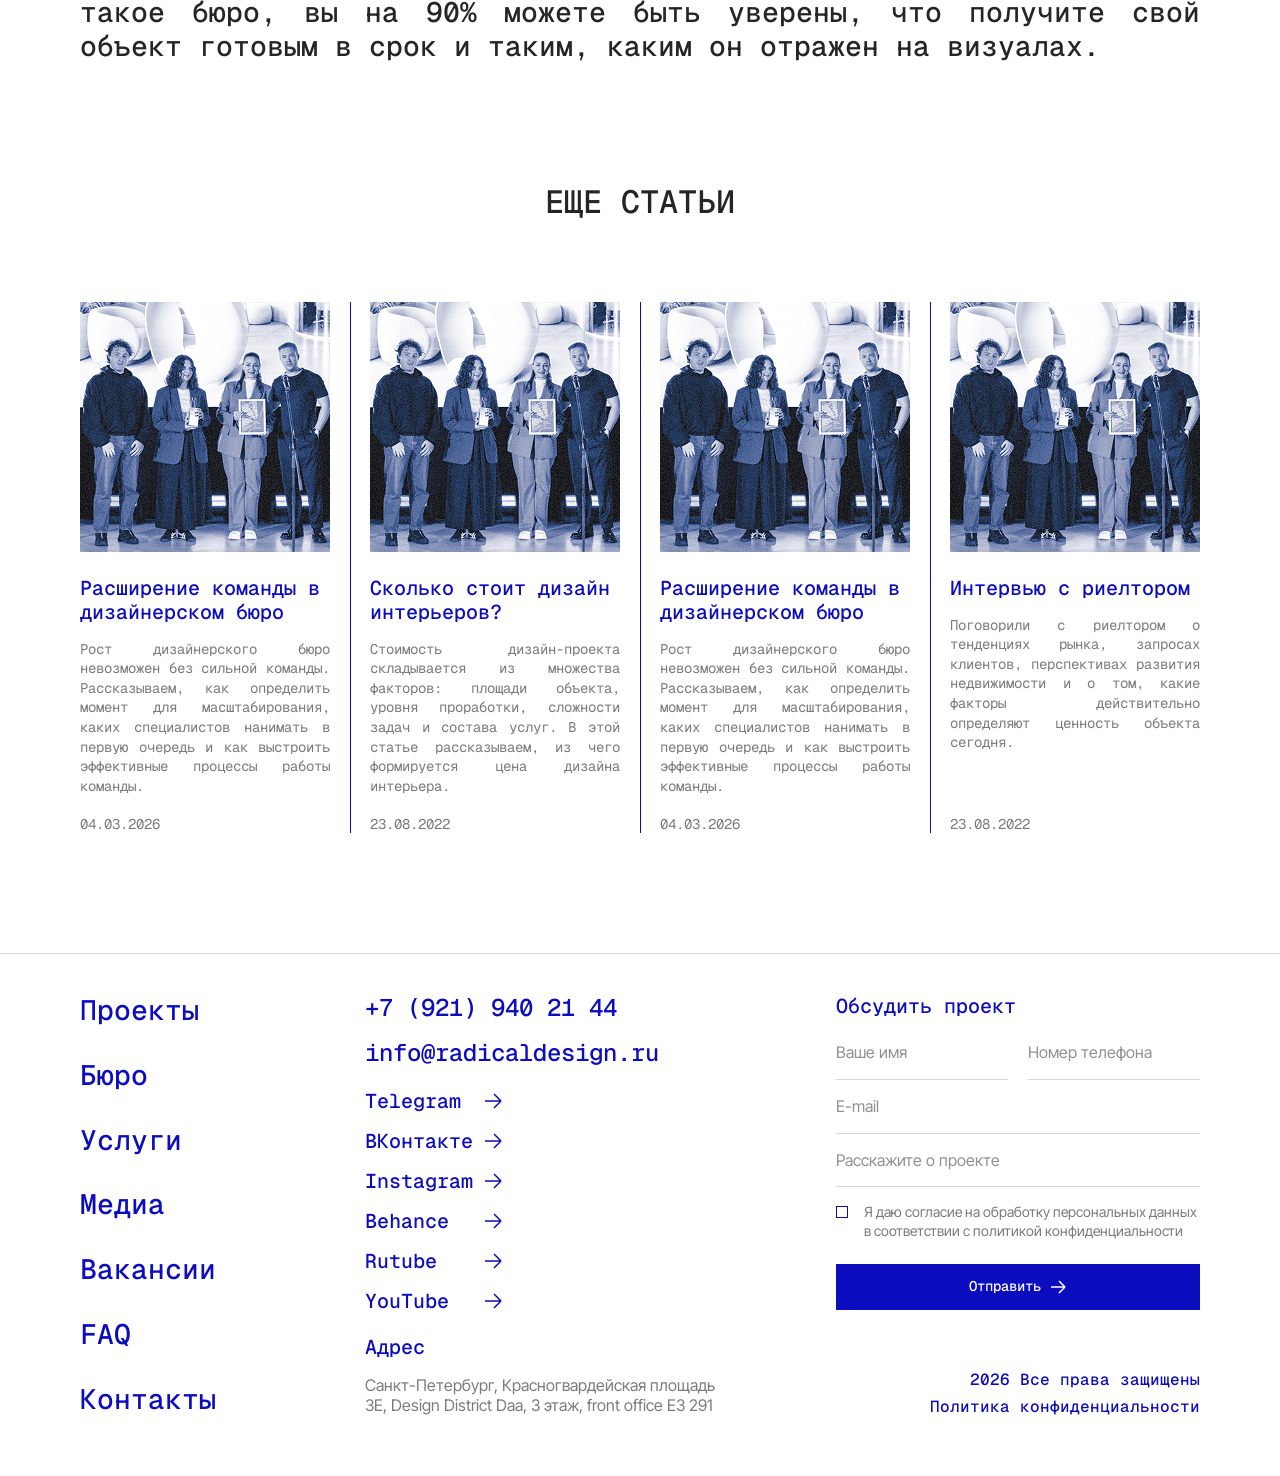
==== commit c9f0e8f0: "Footer: wire up real social links, add Rutube and YouTube Telegram/VK/Instagram were placeholder "#"" ====
--- a/article.html
+++ b/article.html
@@ -206,10 +206,12 @@
       </div>
 
       <div class="footer__socials">
-        <a href="#" class="footer__social">Telegram <svg class="icon" width="24" height="24" viewBox="0 0 24 24" fill="none"><path d="M4 12H20M20 12L13 5M20 12L13 19" stroke="currentColor" stroke-width="1.5"/></svg></a>
-        <a href="#" class="footer__social">ВКонтакте <svg class="icon" width="24" height="24" viewBox="0 0 24 24" fill="none"><path d="M4 12H20M20 12L13 5M20 12L13 19" stroke="currentColor" stroke-width="1.5"/></svg></a>
-        <a href="#" class="footer__social">Instagram <svg class="icon" width="24" height="24" viewBox="0 0 24 24" fill="none"><path d="M4 12H20M20 12L13 5M20 12L13 19" stroke="currentColor" stroke-width="1.5"/></svg></a>
+        <a href="https://t.me/radicaldesignstudio" class="footer__social">Telegram <svg class="icon" width="24" height="24" viewBox="0 0 24 24" fill="none"><path d="M4 12H20M20 12L13 5M20 12L13 19" stroke="currentColor" stroke-width="1.5"/></svg></a>
+        <a href="https://vk.com/radicaldesign" class="footer__social">ВКонтакте <svg class="icon" width="24" height="24" viewBox="0 0 24 24" fill="none"><path d="M4 12H20M20 12L13 5M20 12L13 19" stroke="currentColor" stroke-width="1.5"/></svg></a>
+        <a href="https://www.instagram.com/radical_design_studio/" class="footer__social">Instagram <svg class="icon" width="24" height="24" viewBox="0 0 24 24" fill="none"><path d="M4 12H20M20 12L13 5M20 12L13 19" stroke="currentColor" stroke-width="1.5"/></svg></a>
         <a href="#" class="footer__social">Behance <svg class="icon" width="24" height="24" viewBox="0 0 24 24" fill="none"><path d="M4 12H20M20 12L13 5M20 12L13 19" stroke="currentColor" stroke-width="1.5"/></svg></a>
+        <a href="https://rutube.ru/channel/67643275/" class="footer__social">Rutube <svg class="icon" width="24" height="24" viewBox="0 0 24 24" fill="none"><path d="M4 12H20M20 12L13 5M20 12L13 19" stroke="currentColor" stroke-width="1.5"/></svg></a>
+        <a href="https://www.youtube.com/@Radical_Design" class="footer__social">YouTube <svg class="icon" width="24" height="24" viewBox="0 0 24 24" fill="none"><path d="M4 12H20M20 12L13 5M20 12L13 19" stroke="currentColor" stroke-width="1.5"/></svg></a>
       </div>
 
       <div class="footer__address">
--- a/assets/css/style.css
+++ b/assets/css/style.css
@@ -121,9 +121,30 @@
   flex-direction: column;
   min-height: 100vh;
   min-height: 100svh;
-  background: #818181; /* placeholder — replace with hero video/photo */
+  background: #818181;
   color: #fff;
   overflow: hidden;
+}
+
+.home-hero__video {
+  position: absolute;
+  inset: 0;
+  width: 100%;
+  height: 100%;
+  object-fit: cover;
+  z-index: 0;
+}
+
+.home-hero__video--mobile {
+  display: none;
+}
+
+.home-hero::after {
+  content: "";
+  position: absolute;
+  inset: 0;
+  background: rgba(0, 0, 0, 0.35);
+  z-index: 1;
 }
 
 .home-hero__header {
@@ -243,7 +264,11 @@
 /* Header */
 
 .header {
+  position: sticky;
+  top: 0;
+  z-index: 100;
   padding: 32px 0;
+  background: var(--color-bg);
 }
 
 .header__row {
@@ -1054,6 +1079,12 @@
   gap: 32px;
 }
 
+.department__head {
+  display: flex;
+  align-items: center;
+  justify-content: space-between;
+}
+
 .department__title {
   margin: 0;
   font-family: var(--font-mono);
@@ -1063,13 +1094,39 @@
   text-transform: uppercase;
 }
 
+.department__nav {
+  display: flex;
+  gap: 16px;
+}
+
+.department__arrow {
+  padding: 0;
+  border: none;
+  background: none;
+  color: var(--color-text);
+  transition: color 0.2s ease, opacity 0.2s ease;
+}
+
+.department__arrow:disabled {
+  opacity: 0.3;
+}
+
+.department__arrow:not(:disabled):hover {
+  color: var(--color-accent);
+}
+
+.team__viewport {
+  overflow: hidden;
+}
+
 .team__grid {
-  display: grid;
-  grid-template-columns: repeat(3, 1fr);
-  gap: 34px 20px;
+  display: flex;
+  gap: 20px;
+  transition: transform 0.5s cubic-bezier(0.4, 0, 0.2, 1);
 }
 
 .member {
+  flex: 0 0 265px;
   display: flex;
   flex-direction: column;
   gap: 24px;
@@ -1555,6 +1612,12 @@
 .project__video:hover .project__video-play {
   background: var(--color-accent);
   border-color: var(--color-accent);
+}
+
+/* Bounding-box-centered triangle reads as shifted left (its solid edge
+   is left, point is right) — nudge right so it looks centered */
+.project__video-play svg {
+  margin-left: 3px;
 }
 
 /* Authors */
@@ -3098,11 +3161,7 @@
   }
 
   .header {
-    position: sticky;
-    top: 0;
-    z-index: 100;
     padding: 24px 0;
-    background: var(--color-bg);
   }
 
   .header__nav,
@@ -3124,6 +3183,14 @@
   .home-hero__projects,
   .home-hero__contact {
     display: none;
+  }
+
+  .home-hero__video--desktop {
+    display: none;
+  }
+
+  .home-hero__video--mobile {
+    display: block;
   }
 
   .home-hero__title {
@@ -3235,7 +3302,11 @@
   }
 
   .team__grid {
-    grid-template-columns: repeat(2, 1fr);
+    gap: 16px;
+  }
+
+  .member {
+    flex-basis: calc((100% - 16px) / 2);
   }
 
   /* Portfolio */
@@ -3537,12 +3608,18 @@
     font-size: 12px;
   }
 
+  .department__nav {
+    display: none;
+  }
+
   .team__grid {
+    display: grid;
     grid-template-columns: none;
     grid-auto-flow: column;
     grid-auto-columns: 169px;
     gap: 12px 10px;
     overflow-x: auto;
+    transition: none;
   }
 
   .member__photo {
@@ -3646,6 +3723,7 @@
   .project__video-play svg {
     width: 14px;
     height: auto;
+    margin-left: 1.5px;
   }
 
   /* Portfolio */
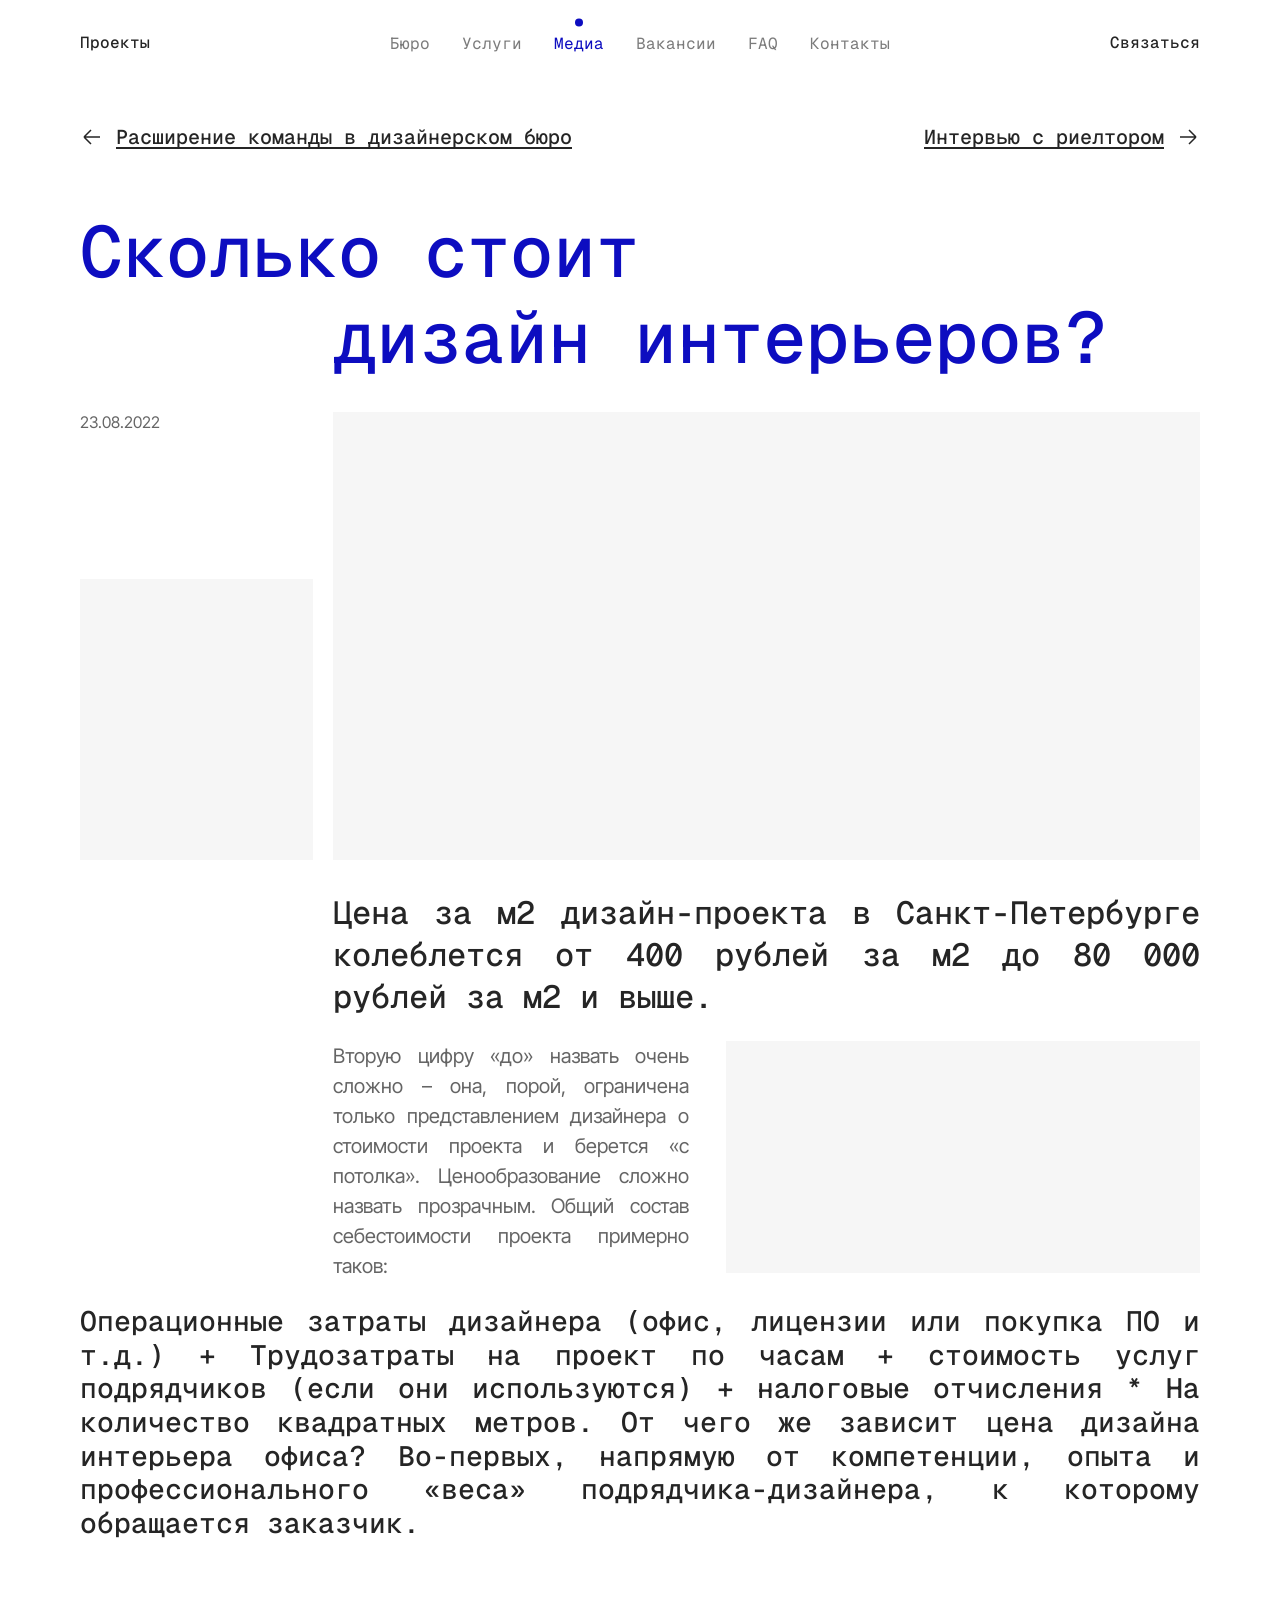
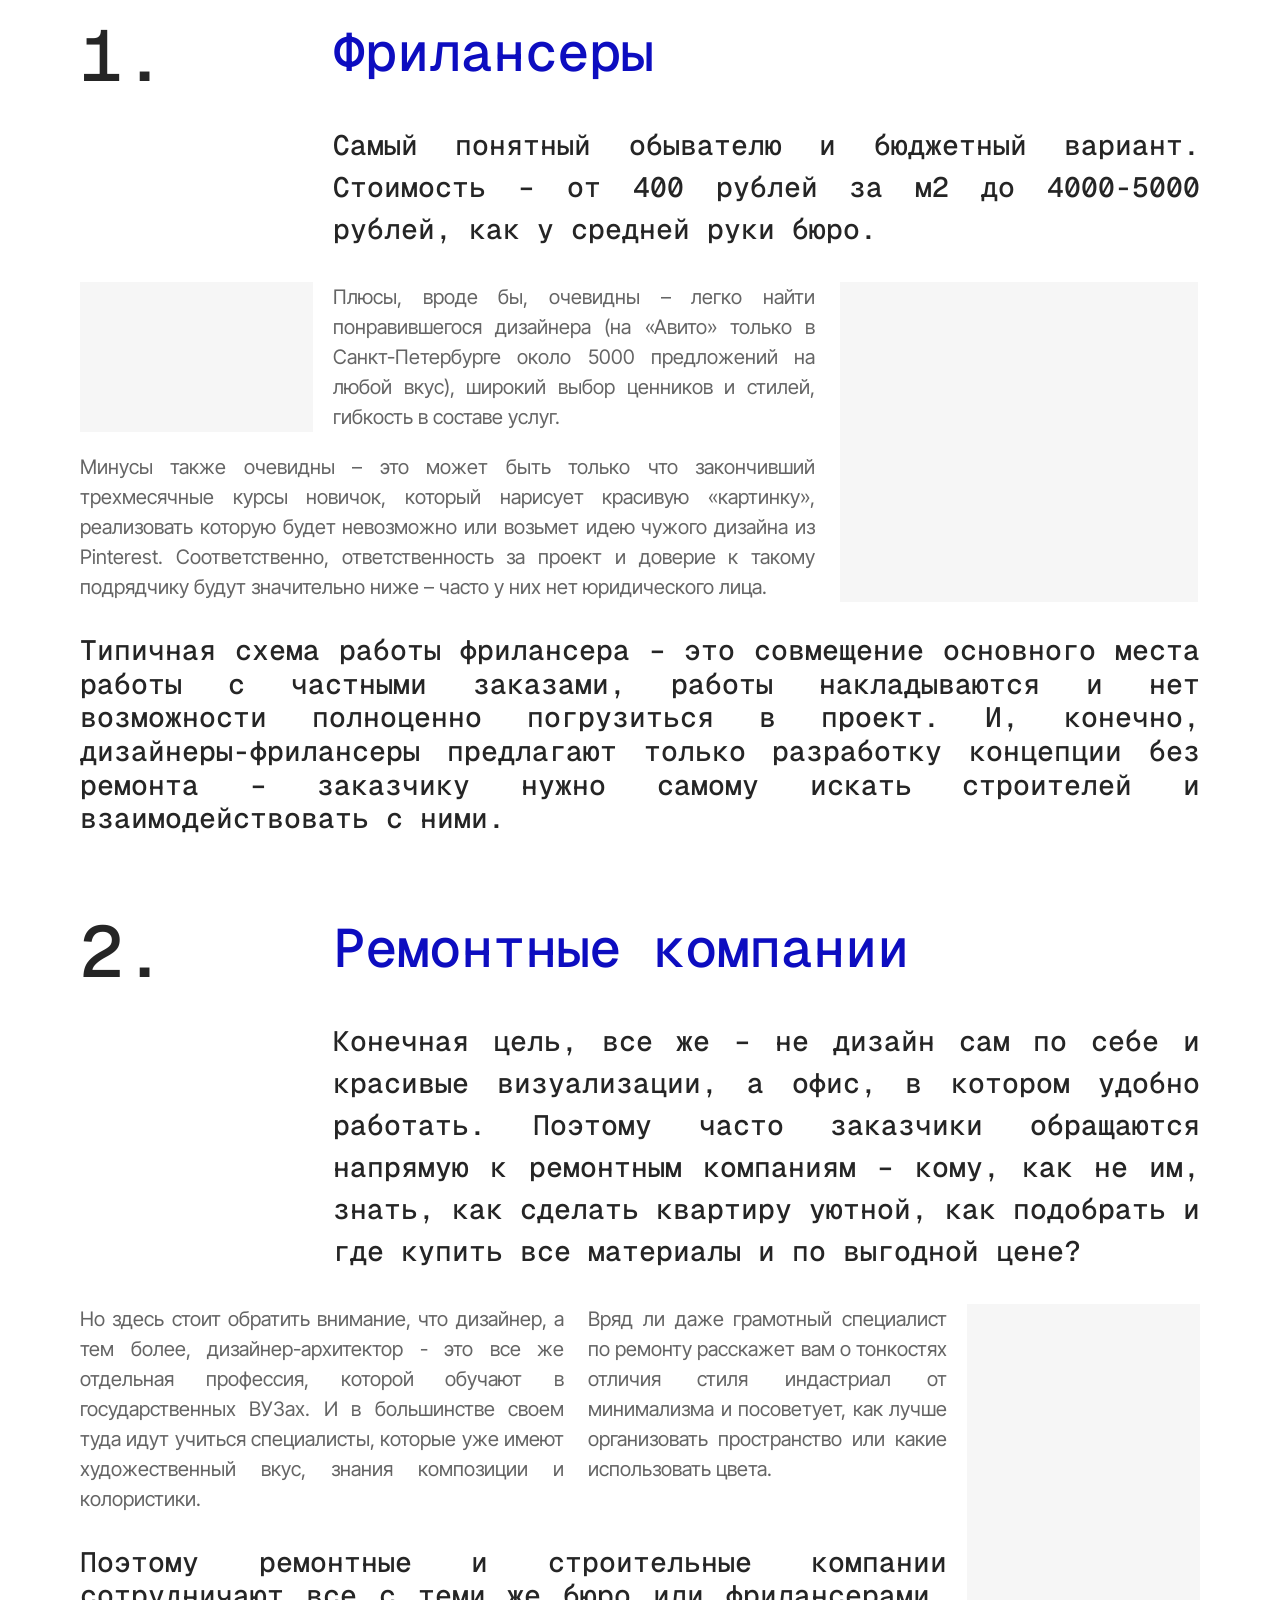
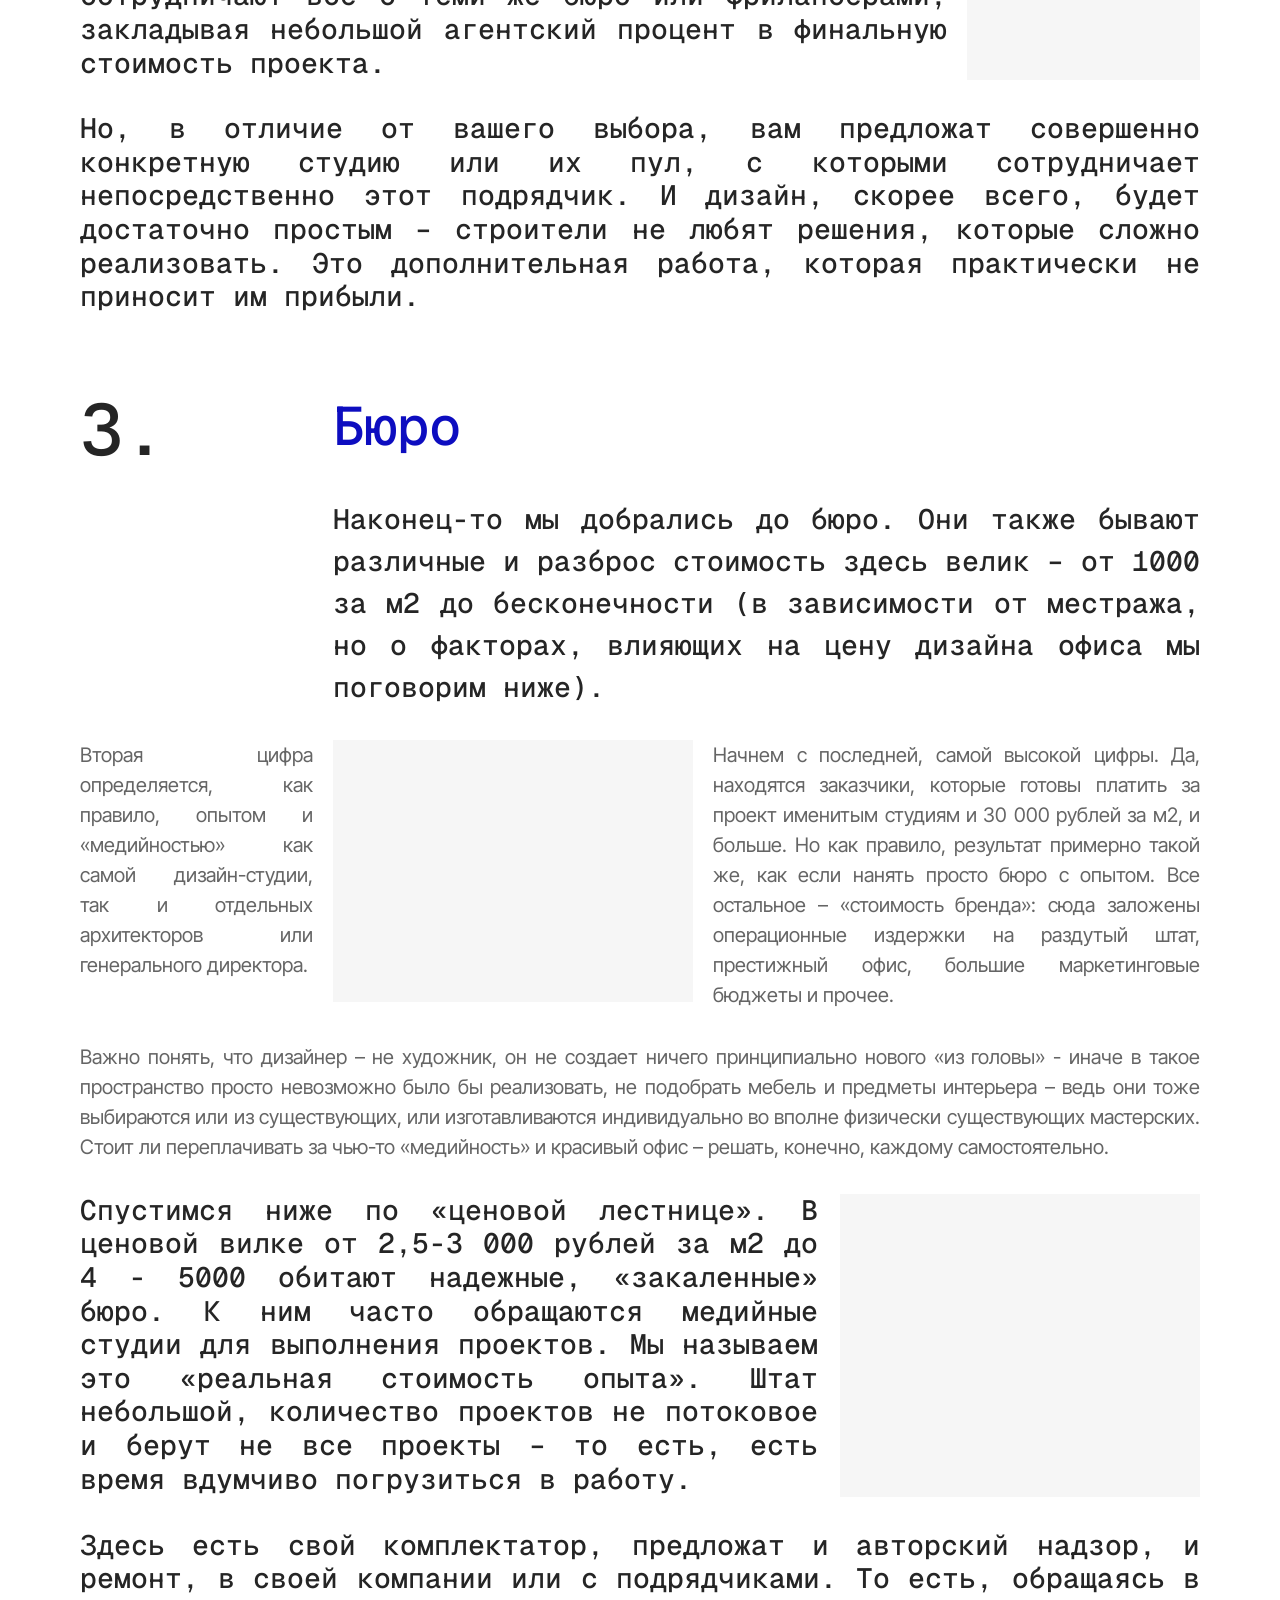
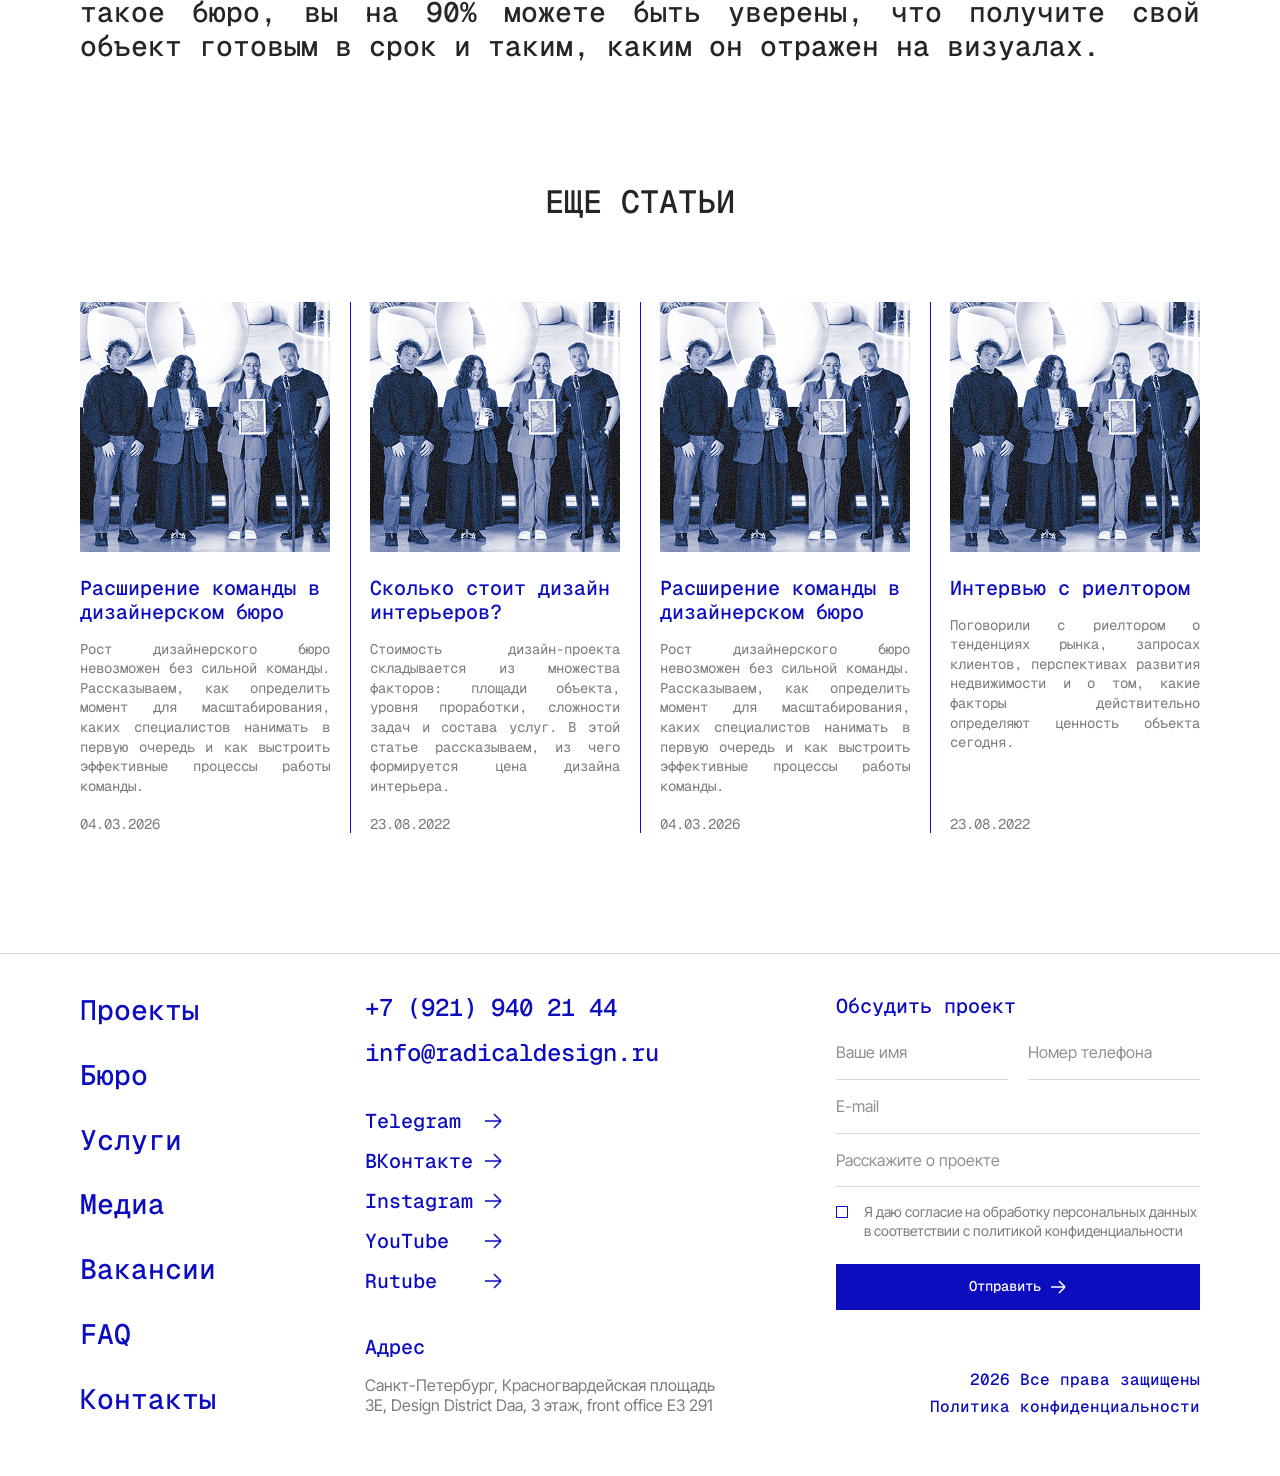
==== commit 065cf4b8: "Footer: replace Behance placeholder with YouTube Behance had no URL yet; dropped it and moved YouTub" ====
--- a/article.html
+++ b/article.html
@@ -209,9 +209,8 @@
         <a href="https://t.me/radicaldesignstudio" class="footer__social">Telegram <svg class="icon" width="24" height="24" viewBox="0 0 24 24" fill="none"><path d="M4 12H20M20 12L13 5M20 12L13 19" stroke="currentColor" stroke-width="1.5"/></svg></a>
         <a href="https://vk.com/radicaldesign" class="footer__social">ВКонтакте <svg class="icon" width="24" height="24" viewBox="0 0 24 24" fill="none"><path d="M4 12H20M20 12L13 5M20 12L13 19" stroke="currentColor" stroke-width="1.5"/></svg></a>
         <a href="https://www.instagram.com/radical_design_studio/" class="footer__social">Instagram <svg class="icon" width="24" height="24" viewBox="0 0 24 24" fill="none"><path d="M4 12H20M20 12L13 5M20 12L13 19" stroke="currentColor" stroke-width="1.5"/></svg></a>
-        <a href="#" class="footer__social">Behance <svg class="icon" width="24" height="24" viewBox="0 0 24 24" fill="none"><path d="M4 12H20M20 12L13 5M20 12L13 19" stroke="currentColor" stroke-width="1.5"/></svg></a>
+        <a href="https://www.youtube.com/@Radical_Design" class="footer__social">YouTube <svg class="icon" width="24" height="24" viewBox="0 0 24 24" fill="none"><path d="M4 12H20M20 12L13 5M20 12L13 19" stroke="currentColor" stroke-width="1.5"/></svg></a>
         <a href="https://rutube.ru/channel/67643275/" class="footer__social">Rutube <svg class="icon" width="24" height="24" viewBox="0 0 24 24" fill="none"><path d="M4 12H20M20 12L13 5M20 12L13 19" stroke="currentColor" stroke-width="1.5"/></svg></a>
-        <a href="https://www.youtube.com/@Radical_Design" class="footer__social">YouTube <svg class="icon" width="24" height="24" viewBox="0 0 24 24" fill="none"><path d="M4 12H20M20 12L13 5M20 12L13 19" stroke="currentColor" stroke-width="1.5"/></svg></a>
       </div>
 
       <div class="footer__address">
